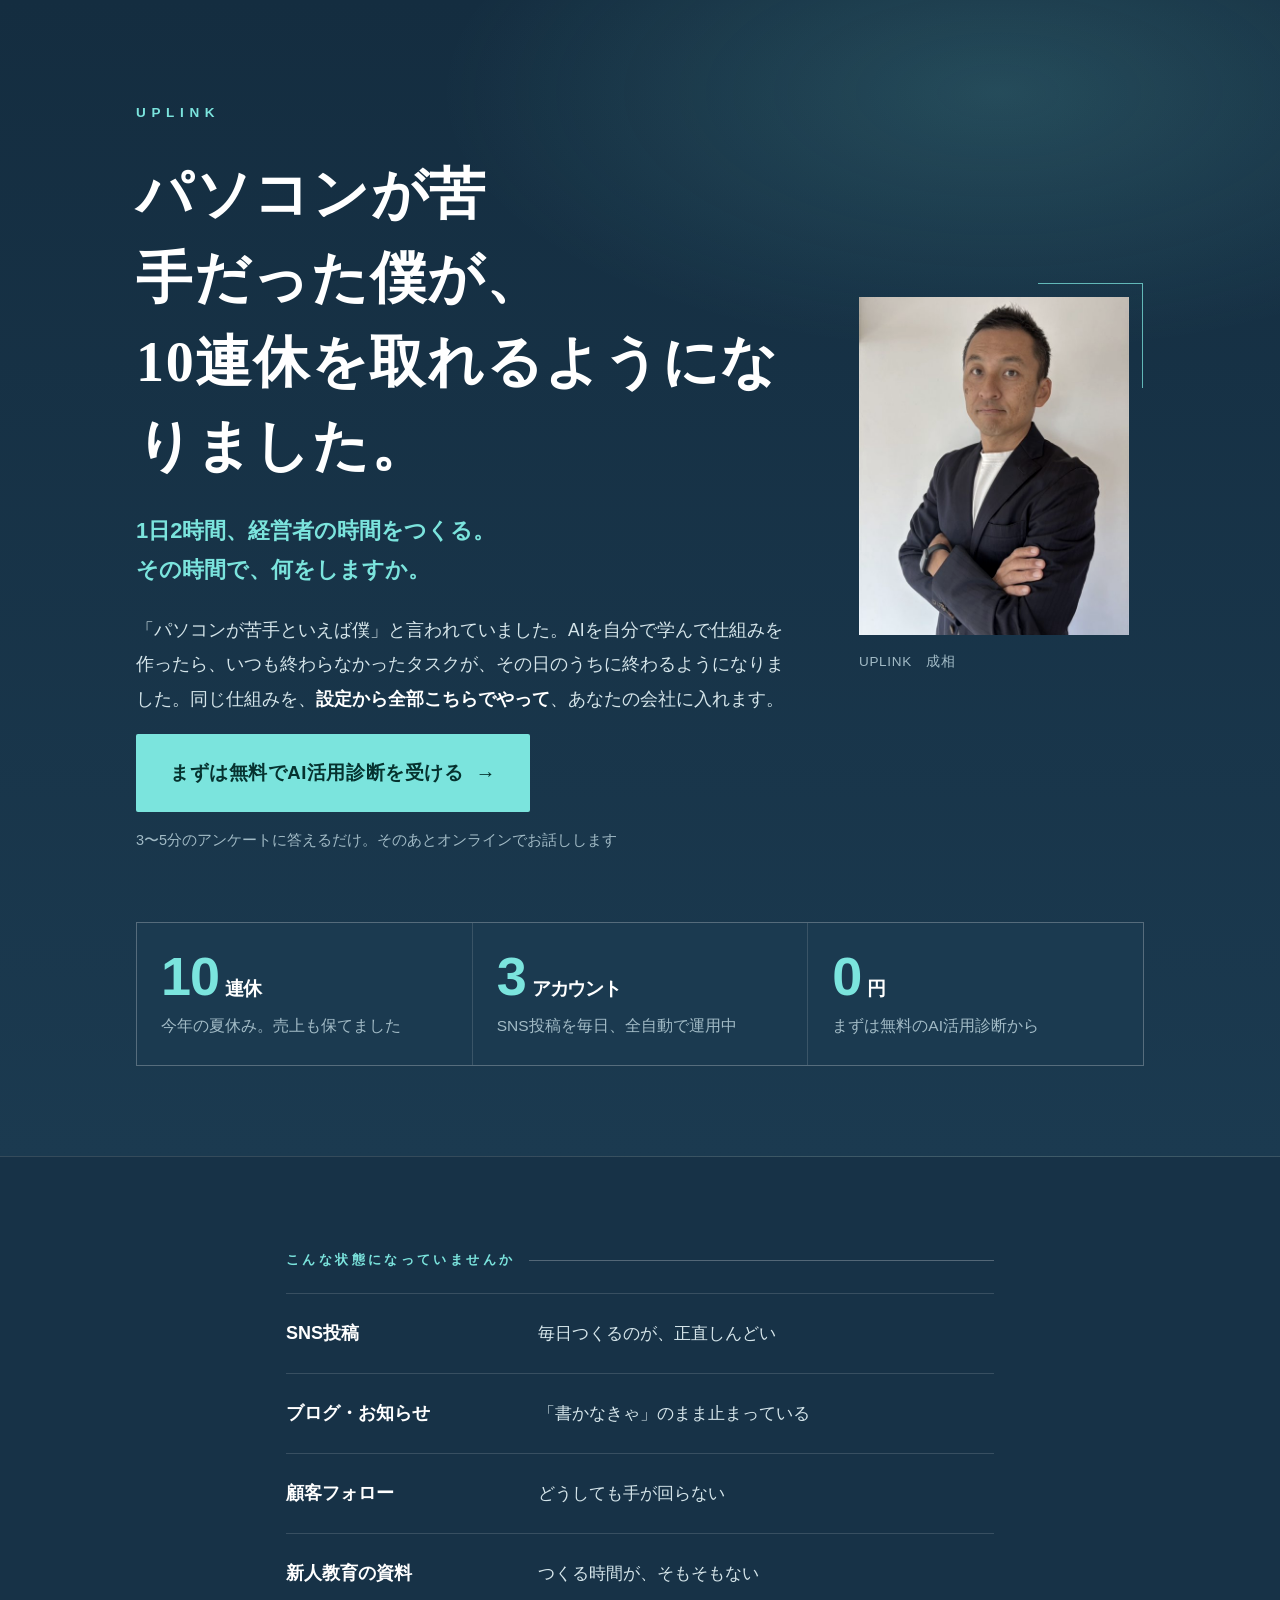
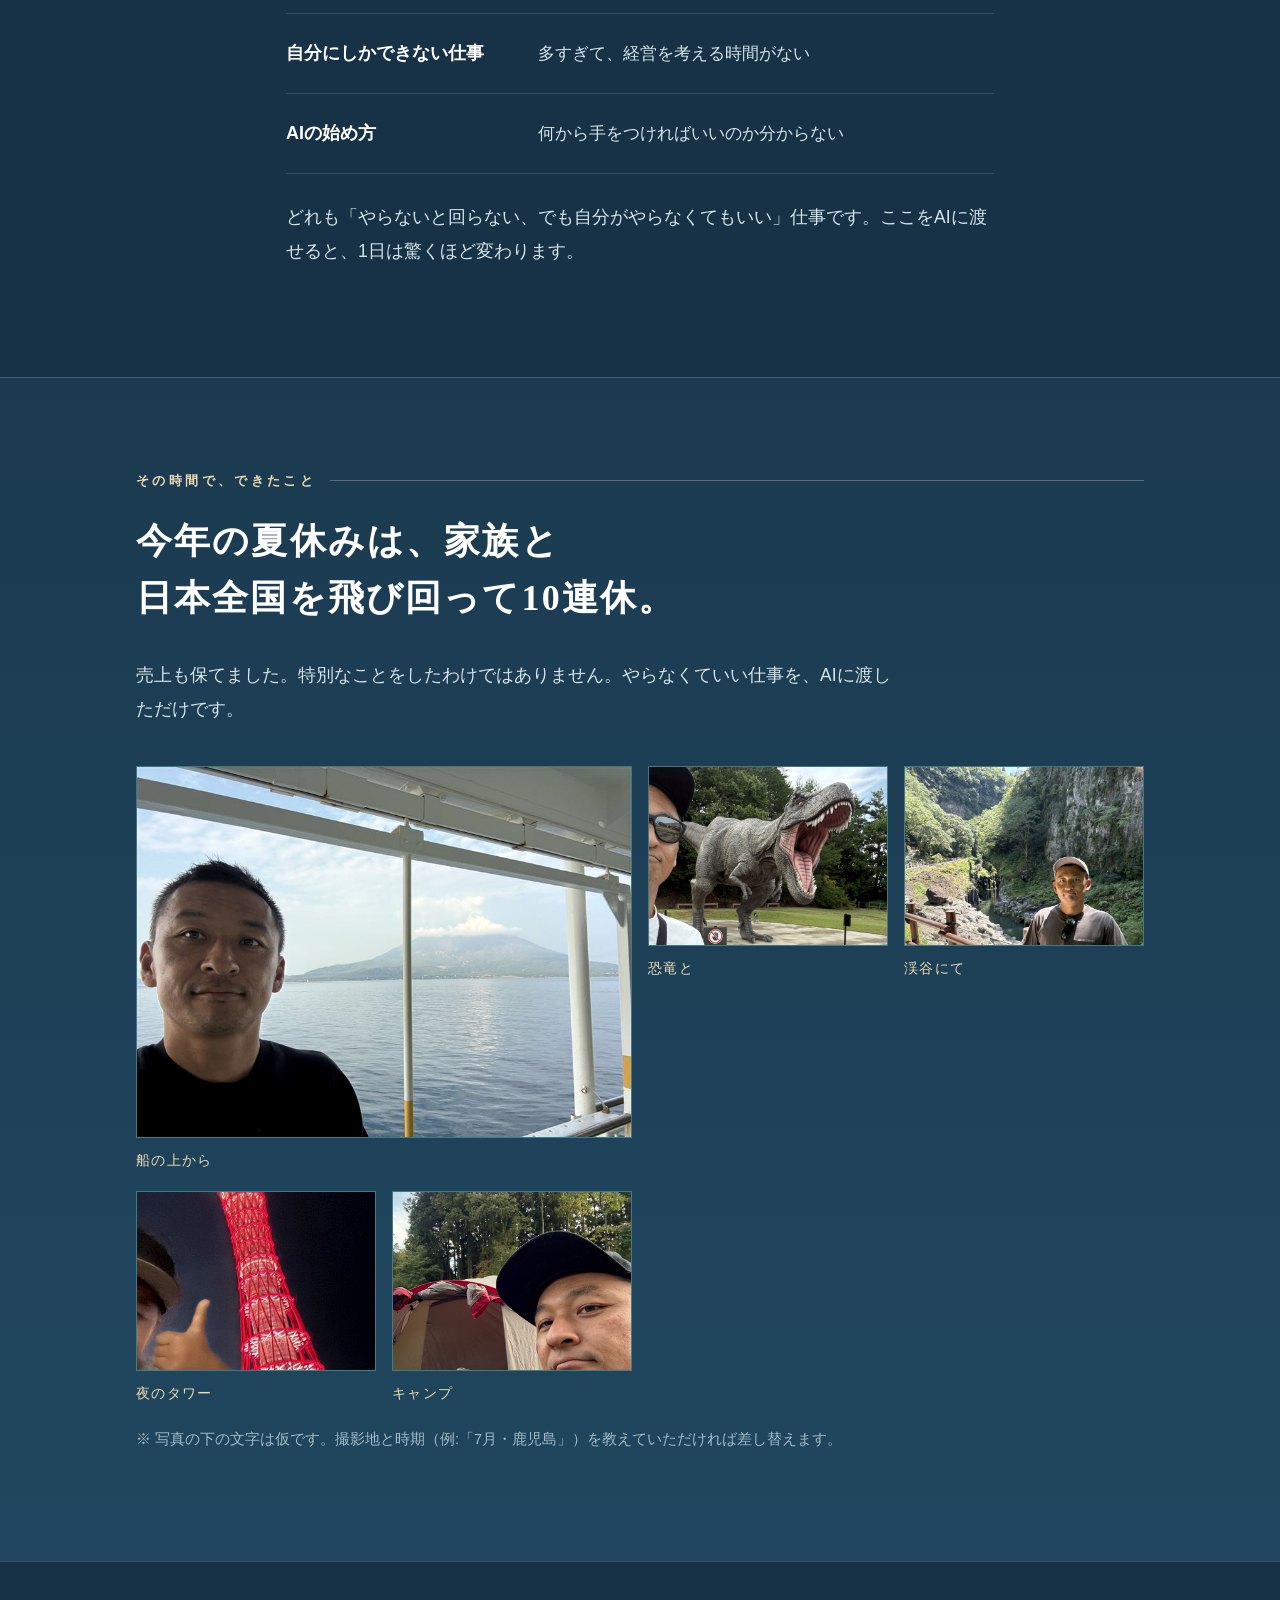
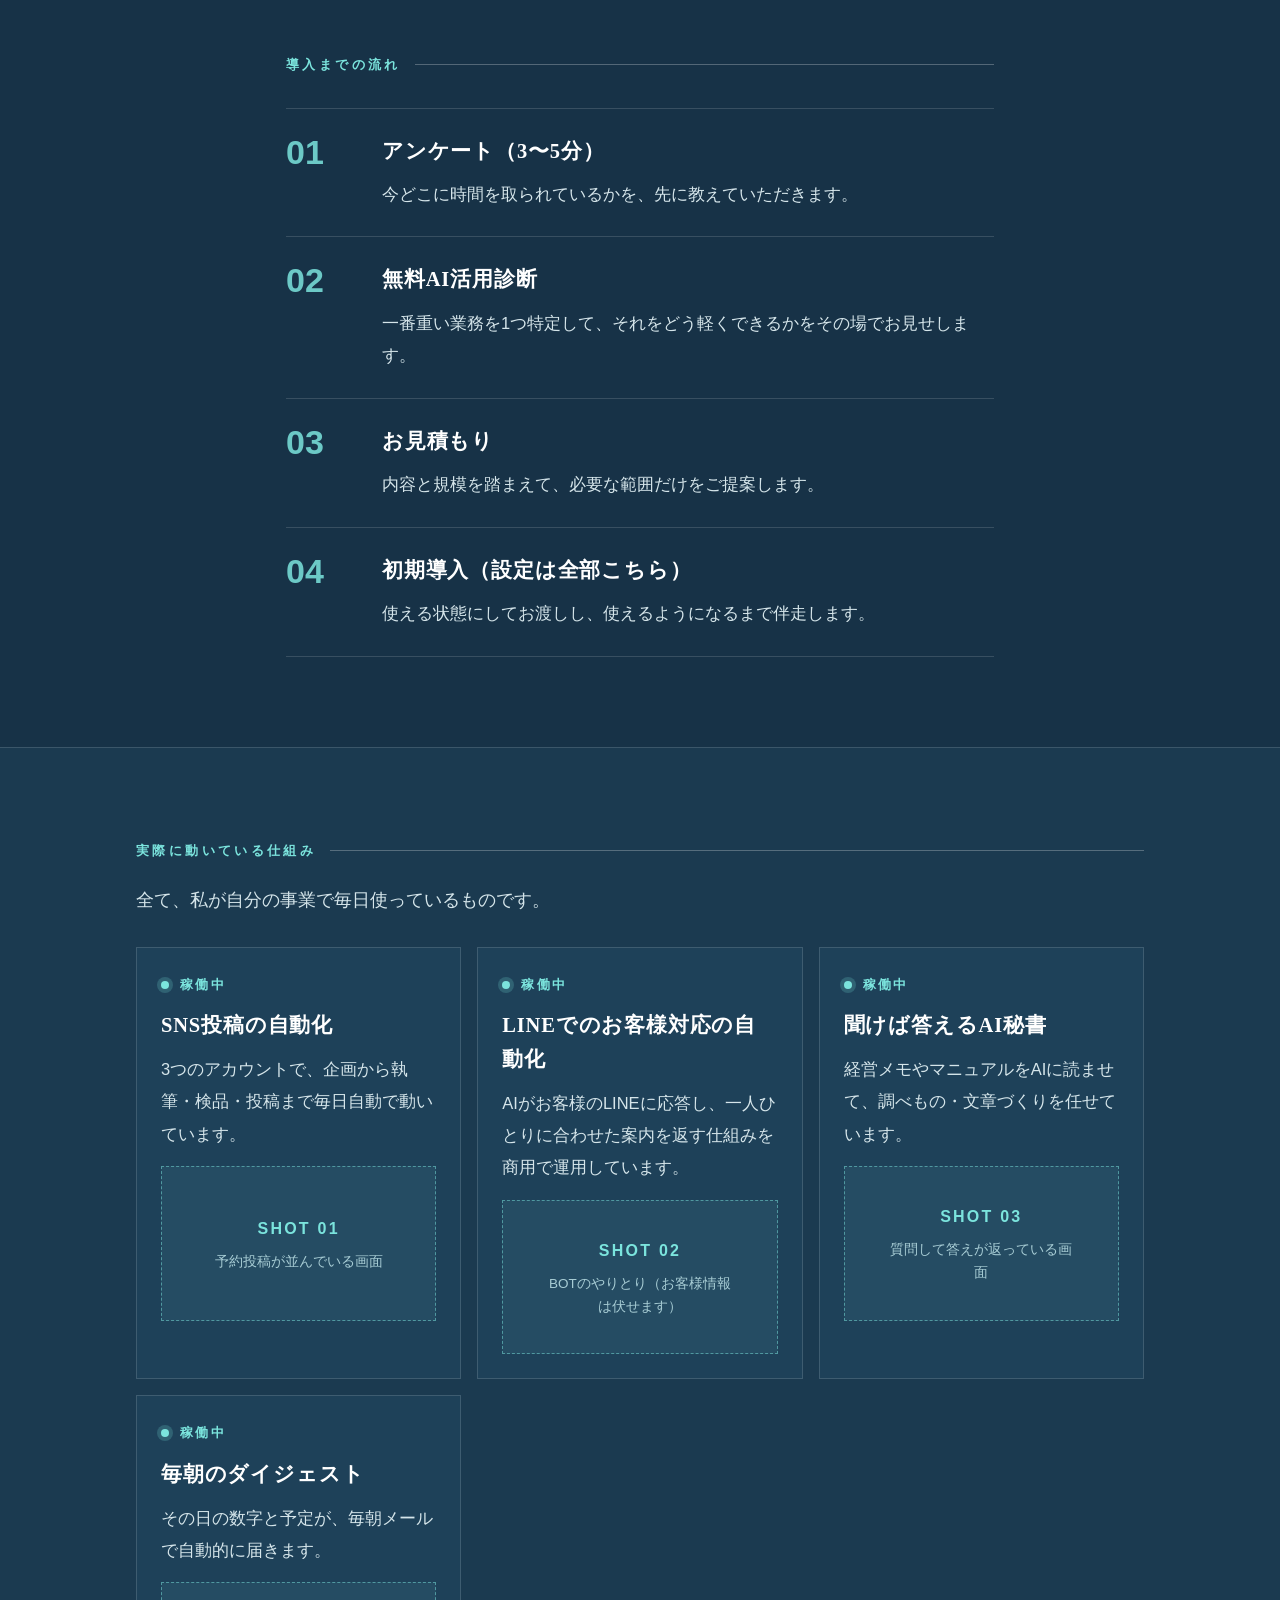
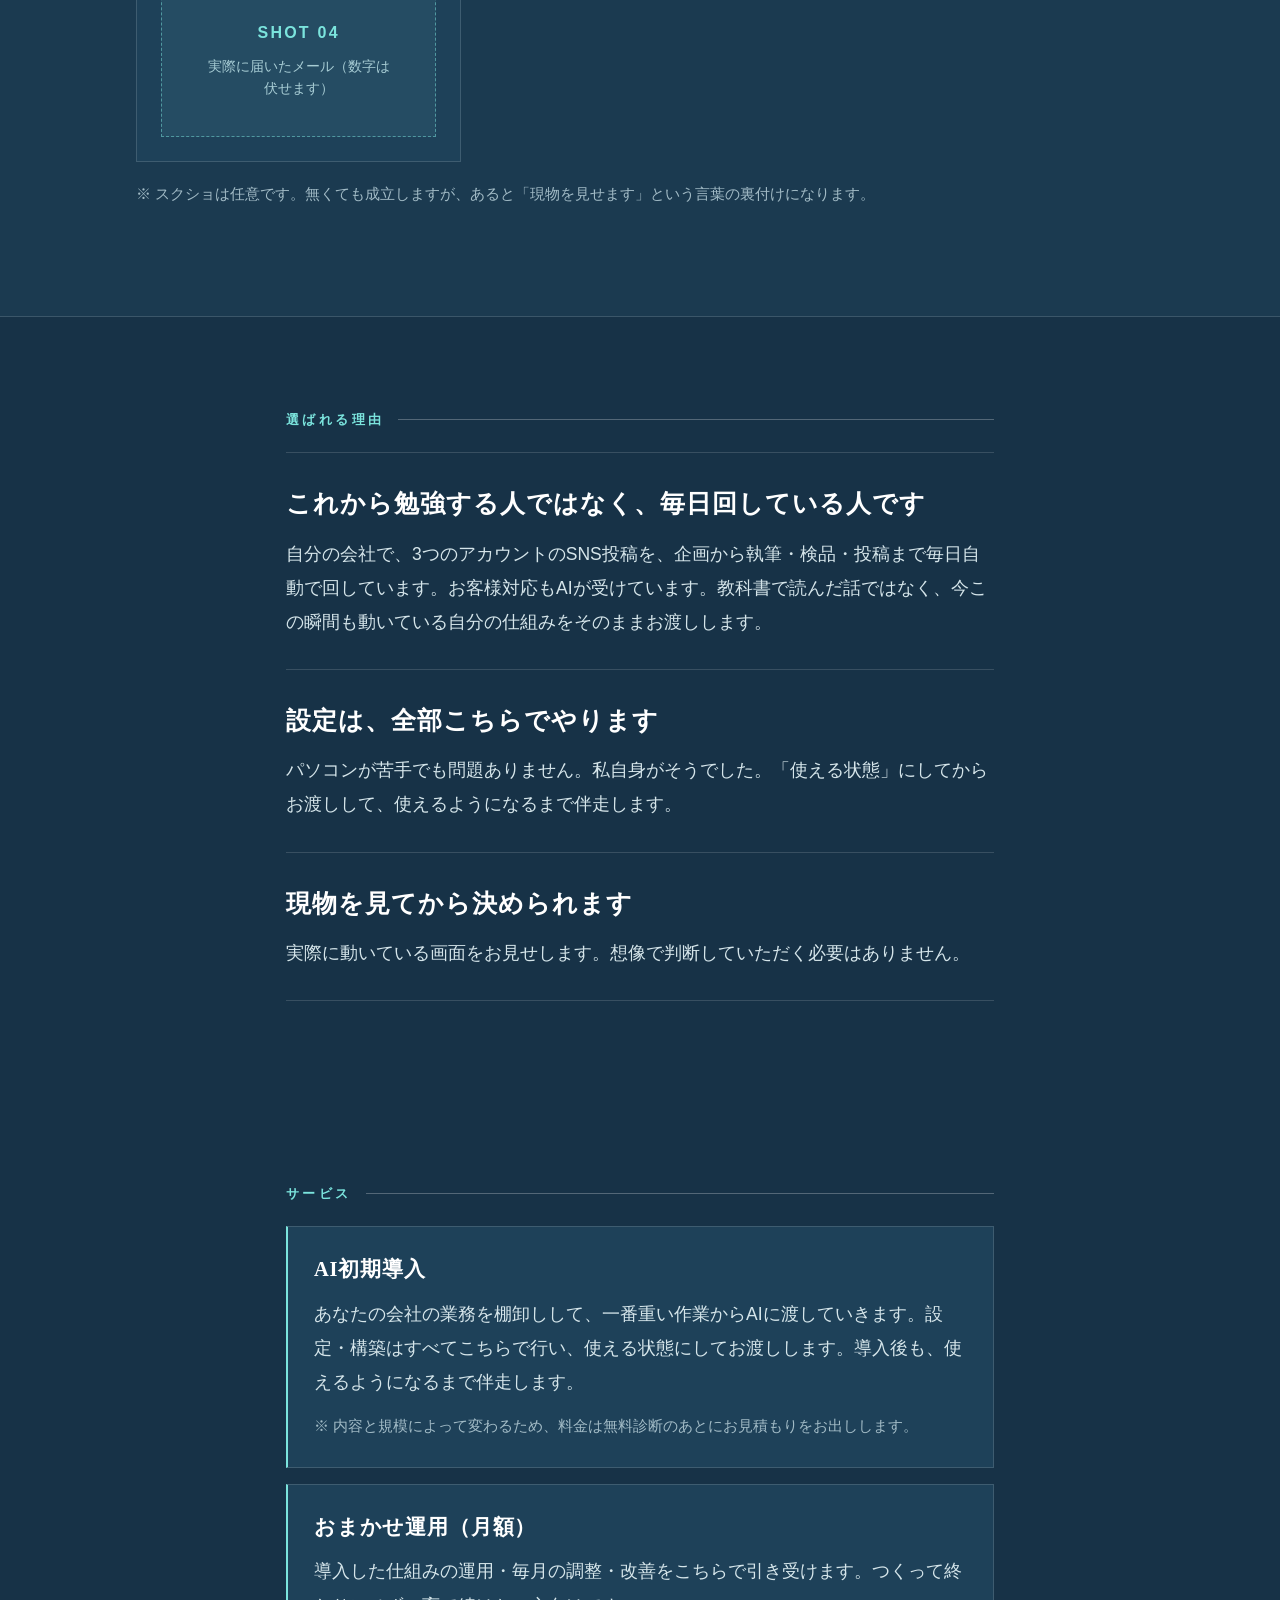
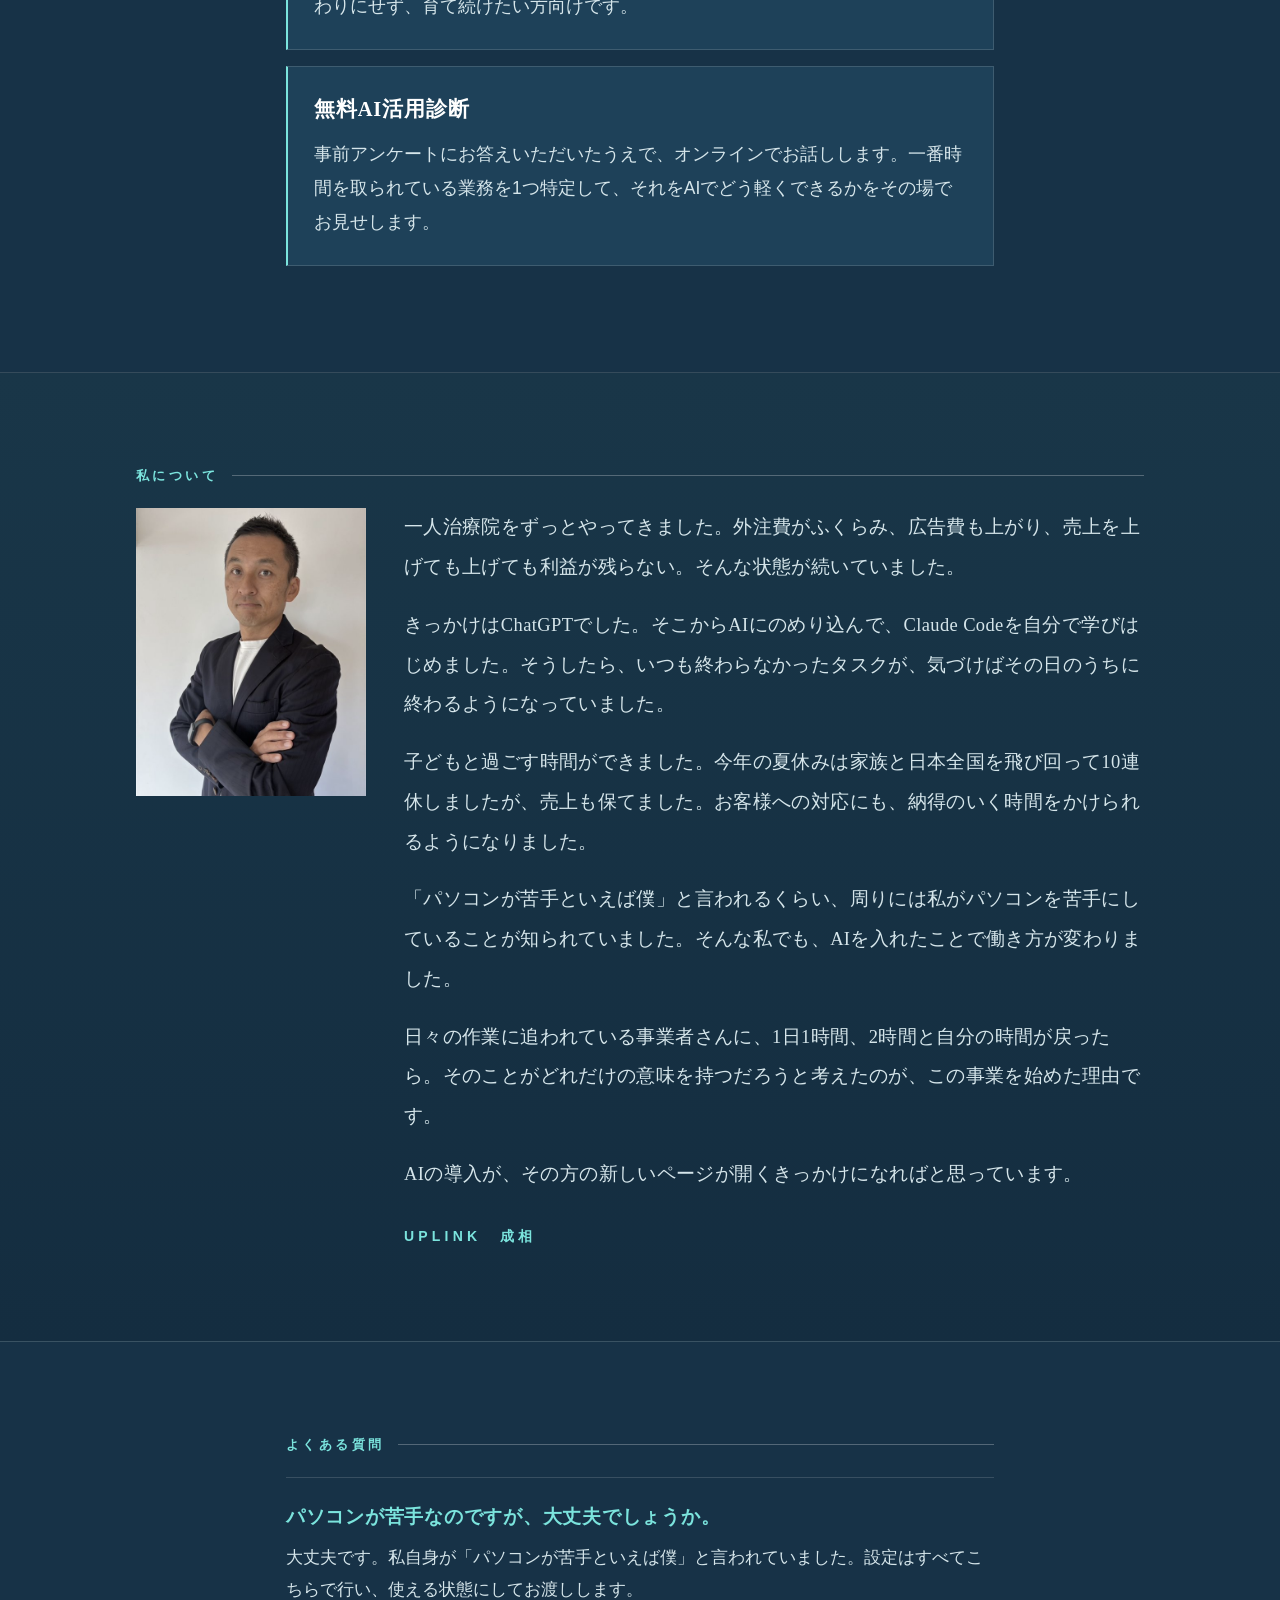
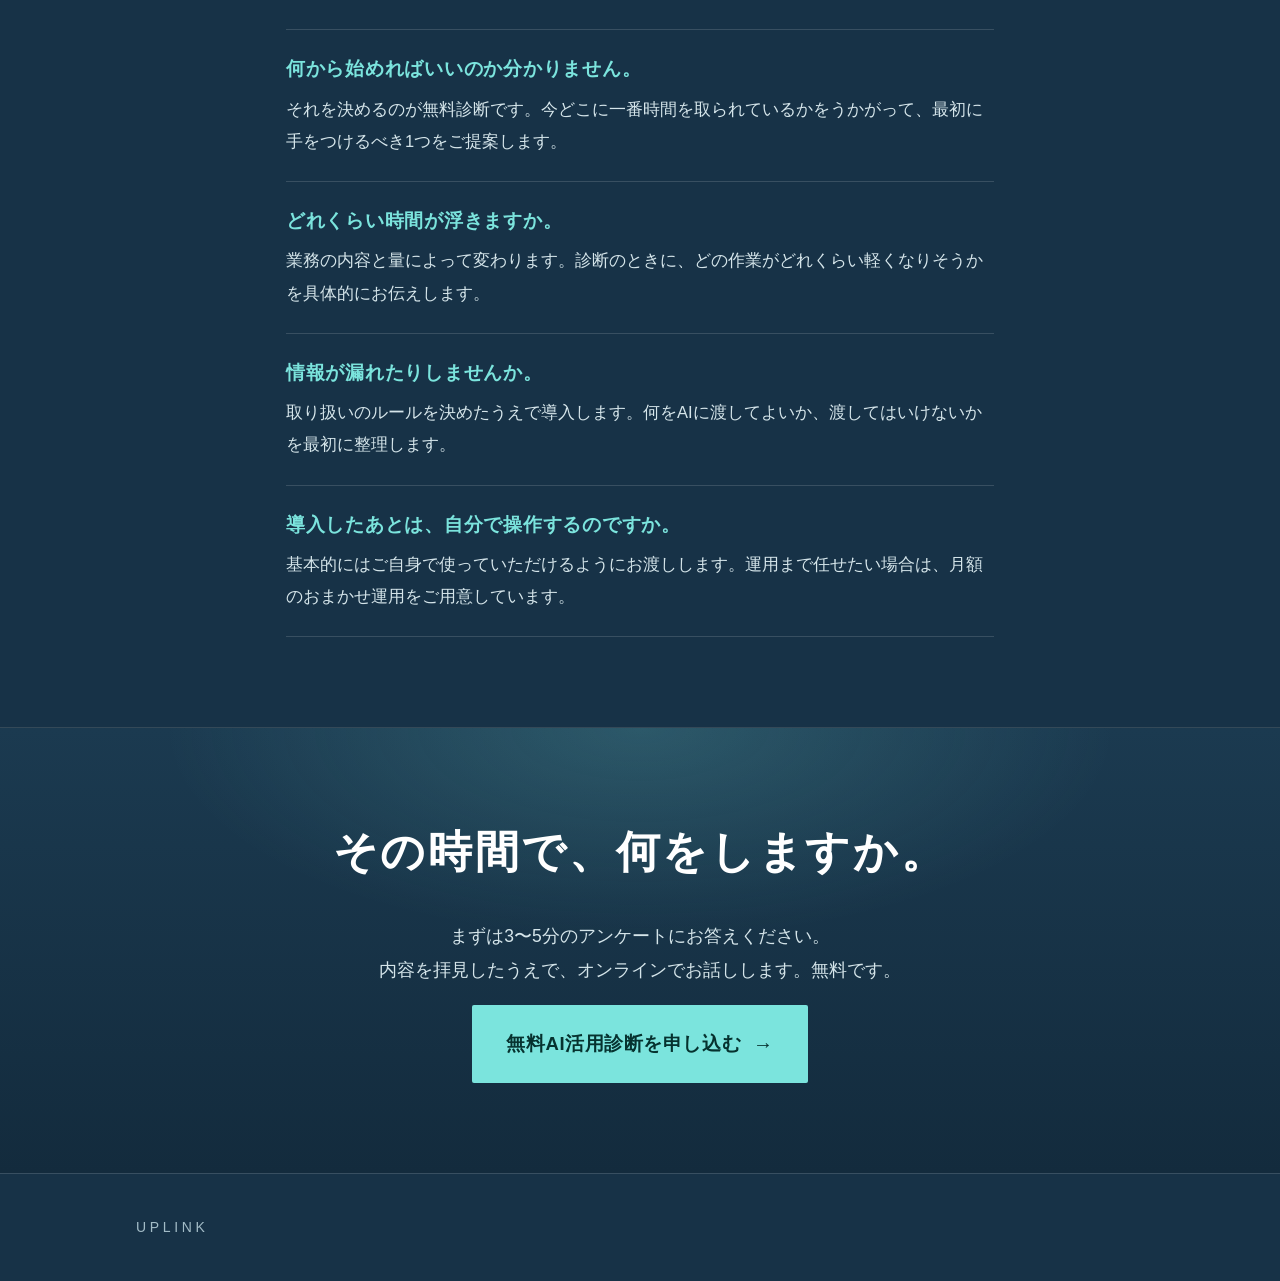
==== index.html @ 213b049e "UPLINK LP 初回公開" ====
<!DOCTYPE html>
<html lang="ja">
<head>
<meta charset="UTF-8">
<meta name="viewport" content="width=device-width, initial-scale=1">
<title>UPLINK｜パソコンが苦手な経営者のためのAI初期導入</title>
<meta name="description" content="1日2時間、経営者の時間をつくる。SNS投稿・顧客対応・書類作成をAIに任せる仕組みを、設定から全部こちらで行って導入します。まずは無料のAI活用診断から。">
<link rel="canonical" href="__SITE_URL__/">
<meta property="og:type" content="website">
<meta property="og:title" content="UPLINK｜パソコンが苦手な経営者のためのAI初期導入">
<meta property="og:description" content="1日2時間、経営者の時間をつくる。その時間で、何をしますか。">
<meta property="og:image" content="__SITE_URL__/images/ogp.jpg">
<meta property="og:url" content="__SITE_URL__/">
<meta property="og:site_name" content="UPLINK">
<meta name="twitter:card" content="summary_large_image">
<link rel="icon" href="favicon.svg" type="image/svg+xml">
<link rel="stylesheet" href="css/style.css">
</head>
<body>
<div class="lp">

  <div class="hero">
    <div class="wrap heroin">
      <div>
        <p class="brand">UPLINK</p>
        <h1>パソコンが苦手だった僕が、<br>10連休を取れるようになりました。</h1>
        <p class="sub">1日2時間、経営者の時間をつくる。<br>その時間で、何をしますか。</p>
        <p class="lead">「パソコンが苦手といえば僕」と言われていました。AIを自分で学んで仕組みを作ったら、いつも終わらなかったタスクが、その日のうちに終わるようになりました。同じ仕組みを、<strong>設定から全部こちらでやって</strong>、あなたの会社に入れます。</p>
        <a class="cta" href="https://timerex.net/s/tujido.rapport2019_afb5/5daf3edf" target="_blank" rel="noopener">まずは無料でAI活用診断を受ける</a>
        <p class="ctanote">3〜5分のアンケートに答えるだけ。そのあとオンラインでお話しします</p>
      </div>
      <figure class="portwrap" style="margin:0">
        <img src="images/portrait.jpg" alt="UPLINK 成相">
        <figcaption class="portcap">UPLINK　成相</figcaption>
      </figure>
    </div>
    <div class="wrap">
      <div class="figrow rv">
        <div class="fig"><b>10<i>連休</i></b><span>今年の夏休み。売上も保てました</span></div>
        <div class="fig"><b>3<i>アカウント</i></b><span>SNS投稿を毎日、全自動で運用中</span></div>
        <div class="fig"><b>0<i>円</i></b><span>まずは無料のAI活用診断から</span></div>
      </div>
    </div>
  </div>

  <div class="sec"><div class="wrap narrow">
    <p class="eye">こんな状態になっていませんか</p>
    <div class="probs rv">
      <div class="prob"><b>SNS投稿</b><span>毎日つくるのが、正直しんどい</span></div>
      <div class="prob"><b>ブログ・お知らせ</b><span>「書かなきゃ」のまま止まっている</span></div>
      <div class="prob"><b>顧客フォロー</b><span>どうしても手が回らない</span></div>
      <div class="prob"><b>新人教育の資料</b><span>つくる時間が、そもそもない</span></div>
      <div class="prob"><b>自分にしかできない仕事</b><span>多すぎて、経営を考える時間がない</span></div>
      <div class="prob"><b>AIの始め方</b><span>何から手をつければいいのか分からない</span></div>
    </div>
    <p style="margin-top:26px" class="lead">どれも「やらないと回らない、でも自分がやらなくてもいい」仕事です。ここをAIに渡せると、1日は驚くほど変わります。</p>
  </div></div>

  <div class="sec travel"><div class="wrap">
    <p class="eye am">その時間で、できたこと</p>
    <h2>今年の夏休みは、家族と<br>日本全国を飛び回って10連休。</h2>
    <p class="lead narrow">売上も保てました。特別なことをしたわけではありません。やらなくていい仕事を、AIに渡しただけです。</p>
    <div class="gal rv">
        <figure class="shot"><img src="images/t1.jpg" alt="船の上から" loading="lazy"><figcaption>船の上から</figcaption></figure>
        <figure class="shot"><img src="images/t2.jpg" alt="恐竜と" loading="lazy"><figcaption>恐竜と</figcaption></figure>
        <figure class="shot"><img src="images/t3.jpg" alt="渓谷にて" loading="lazy"><figcaption>渓谷にて</figcaption></figure>
        <figure class="shot"><img src="images/t4.jpg" alt="夜のタワー" loading="lazy"><figcaption>夜のタワー</figcaption></figure>
        <figure class="shot"><img src="images/t5.jpg" alt="キャンプ" loading="lazy"><figcaption>キャンプ</figcaption></figure>
    </div>
    <p class="mut" style="font-size:14.5px;margin-top:18px">※ 写真の下の文字は仮です。撮影地と時期（例:「7月・鹿児島」）を教えていただければ差し替えます。</p>
  </div></div>

  <div class="sec"><div class="wrap narrow">
    <p class="eye">導入までの流れ</p>
    <div class="steps rv">
      <div class="step"><div class="no">01</div><div><h3>アンケート（3〜5分）</h3><p>今どこに時間を取られているかを、先に教えていただきます。</p></div></div>
      <div class="step"><div class="no">02</div><div><h3>無料AI活用診断</h3><p>一番重い業務を1つ特定して、それをどう軽くできるかをその場でお見せします。</p></div></div>
      <div class="step"><div class="no">03</div><div><h3>お見積もり</h3><p>内容と規模を踏まえて、必要な範囲だけをご提案します。</p></div></div>
      <div class="step"><div class="no">04</div><div><h3>初期導入（設定は全部こちら）</h3><p>使える状態にしてお渡しし、使えるようになるまで伴走します。</p></div></div>
    </div>
  </div></div>

  <div class="sec" style="background:var(--bg2);border-block:1px solid var(--line)"><div class="wrap">
    <p class="eye">実際に動いている仕組み</p>
    <p class="lead">全て、私が自分の事業で毎日使っているものです。</p>
    <div class="mods rv">
      <div class="mod"><div class="modhead"><i class="dot"></i><span>稼働中</span></div>
        <h3>SNS投稿の自動化</h3><p>3つのアカウントで、企画から執筆・検品・投稿まで毎日自動で動いています。</p>
        <div class="slot wide"><b>SHOT 01</b><span>予約投稿が並んでいる画面</span></div></div>
      <div class="mod"><div class="modhead"><i class="dot"></i><span>稼働中</span></div>
        <h3>LINEでのお客様対応の自動化</h3><p>AIがお客様のLINEに応答し、一人ひとりに合わせた案内を返す仕組みを商用で運用しています。</p>
        <div class="slot wide"><b>SHOT 02</b><span>BOTのやりとり（お客様情報は伏せます）</span></div></div>
      <div class="mod"><div class="modhead"><i class="dot"></i><span>稼働中</span></div>
        <h3>聞けば答えるAI秘書</h3><p>経営メモやマニュアルをAIに読ませて、調べもの・文章づくりを任せています。</p>
        <div class="slot wide"><b>SHOT 03</b><span>質問して答えが返っている画面</span></div></div>
      <div class="mod"><div class="modhead"><i class="dot"></i><span>稼働中</span></div>
        <h3>毎朝のダイジェスト</h3><p>その日の数字と予定が、毎朝メールで自動的に届きます。</p>
        <div class="slot wide"><b>SHOT 04</b><span>実際に届いたメール（数字は伏せます）</span></div></div>
    </div>
    <p class="mut" style="font-size:14.5px;margin-top:18px">※ スクショは任意です。無くても成立しますが、あると「現物を見せます」という言葉の裏付けになります。</p>
  </div></div>

  <div class="sec"><div class="wrap narrow">
    <p class="eye">選ばれる理由</p>
    <div class="rv">
      <div class="reason"><h3>これから勉強する人ではなく、毎日回している人です</h3><p>自分の会社で、3つのアカウントのSNS投稿を、企画から執筆・検品・投稿まで毎日自動で回しています。お客様対応もAIが受けています。教科書で読んだ話ではなく、今この瞬間も動いている自分の仕組みをそのままお渡しします。</p></div>
      <div class="reason"><h3>設定は、全部こちらでやります</h3><p>パソコンが苦手でも問題ありません。私自身がそうでした。「使える状態」にしてからお渡しして、使えるようになるまで伴走します。</p></div>
      <div class="reason"><h3>現物を見てから決められます</h3><p>実際に動いている画面をお見せします。想像で判断していただく必要はありません。</p></div>
    </div>
  </div></div>

  <div class="sec"><div class="wrap narrow">
    <p class="eye">サービス</p>
    <div class="rv">
      <div class="svc"><h3>AI初期導入</h3><p>あなたの会社の業務を棚卸しして、一番重い作業からAIに渡していきます。設定・構築はすべてこちらで行い、使える状態にしてお渡しします。導入後も、使えるようになるまで伴走します。</p><p class="pn">※ 内容と規模によって変わるため、料金は無料診断のあとにお見積もりをお出しします。</p></div>
      <div class="svc"><h3>おまかせ運用（月額）</h3><p>導入した仕組みの運用・毎月の調整・改善をこちらで引き受けます。つくって終わりにせず、育て続けたい方向けです。</p></div>
      <div class="svc"><h3>無料AI活用診断</h3><p>事前アンケートにお答えいただいたうえで、オンラインでお話しします。一番時間を取られている業務を1つ特定して、それをAIでどう軽くできるかをその場でお見せします。</p></div>
    </div>
  </div></div>

  <div class="sec about"><div class="wrap">
    <p class="eye">私について</p>
    <div class="aboutin rv">
      <figure style="margin:0">
        <img src="images/portrait.jpg" alt="UPLINK 成相">
        
      </figure>
      <div class="story">
        <p>一人治療院をずっとやってきました。外注費がふくらみ、広告費も上がり、売上を上げても上げても利益が残らない。そんな状態が続いていました。</p>
        <p>きっかけはChatGPTでした。そこからAIにのめり込んで、Claude Codeを自分で学びはじめました。そうしたら、いつも終わらなかったタスクが、気づけばその日のうちに終わるようになっていました。</p>
        <p>子どもと過ごす時間ができました。今年の夏休みは家族と日本全国を飛び回って10連休しましたが、売上も保てました。お客様への対応にも、納得のいく時間をかけられるようになりました。</p>
        <p>「パソコンが苦手といえば僕」と言われるくらい、周りには私がパソコンを苦手にしていることが知られていました。そんな私でも、AIを入れたことで働き方が変わりました。</p>
        <p>日々の作業に追われている事業者さんに、1日1時間、2時間と自分の時間が戻ったら。そのことがどれだけの意味を持つだろうと考えたのが、この事業を始めた理由です。</p>
        <p>AIの導入が、その方の新しいページが開くきっかけになればと思っています。</p>
        <p class="sign">UPLINK　成相</p>
      </div>
    </div>
  </div></div>

  <div class="sec"><div class="wrap narrow">
    <p class="eye">よくある質問</p>
    <div class="rv">
      <div class="qa"><h3>パソコンが苦手なのですが、大丈夫でしょうか。</h3><p>大丈夫です。私自身が「パソコンが苦手といえば僕」と言われていました。設定はすべてこちらで行い、使える状態にしてお渡しします。</p></div>
      <div class="qa"><h3>何から始めればいいのか分かりません。</h3><p>それを決めるのが無料診断です。今どこに一番時間を取られているかをうかがって、最初に手をつけるべき1つをご提案します。</p></div>
      <div class="qa"><h3>どれくらい時間が浮きますか。</h3><p>業務の内容と量によって変わります。診断のときに、どの作業がどれくらい軽くなりそうかを具体的にお伝えします。</p></div>
      <div class="qa"><h3>情報が漏れたりしませんか。</h3><p>取り扱いのルールを決めたうえで導入します。何をAIに渡してよいか、渡してはいけないかを最初に整理します。</p></div>
      <div class="qa"><h3>導入したあとは、自分で操作するのですか。</h3><p>基本的にはご自身で使っていただけるようにお渡しします。運用まで任せたい場合は、月額のおまかせ運用をご用意しています。</p></div>
    </div>
  </div></div>

  <div class="sec final"><div class="wrap narrow">
    <h2>その時間で、何をしますか。</h2>
    <p class="lead">まずは3〜5分のアンケートにお答えください。<br>内容を拝見したうえで、オンラインでお話しします。無料です。</p>
    <a class="cta" href="https://timerex.net/s/tujido.rapport2019_afb5/5daf3edf" target="_blank" rel="noopener">無料AI活用診断を申し込む</a>
  </div></div>

  <div class="foot"><div class="wrap">UPLINK</div></div>
</div>

<script>
  (function(){
    var els = [].slice.call(document.querySelectorAll('.rv'));
    var reduce = window.matchMedia && window.matchMedia('(prefers-reduced-motion: reduce)').matches;
    if (reduce || !('IntersectionObserver' in window)) {
      els.forEach(function(e){ e.classList.add('on'); });
      return;
    }
    var io = new IntersectionObserver(function(entries){
      entries.forEach(function(en){
        if (en.isIntersecting) { en.target.classList.add('on'); io.unobserve(en.target); }
      });
    }, { rootMargin: '0px 0px -8% 0px', threshold: 0.08 });
    els.forEach(function(e){ io.observe(e); });
  })();
</script>
</body>
</html>
---- css/style.css ----
/* 単一の世界観に振り切った設計。配色は全て明示指定 */
  .lp{
    --bg:#173247; --bg2:#1B3A50; --surf:#1E4159; --surf2:#245068;
    --line:rgba(255,255,255,.14); --line2:rgba(255,255,255,.26);
    --ink:#FFFFFF; --ink2:#D5E5EA; --mut:#A2BBC6;
    --cy:#7BE4DD; --cyd:#06322F; --am:#EBDCB6;
    --fg:"Yu Gothic","YuGothic","Hiragino Kaku Gothic ProN","Noto Sans JP",sans-serif;
    --fm:"Yu Mincho","YuMincho","Hiragino Mincho ProN","Noto Serif JP",serif;
    --fn:"Segoe UI","Helvetica Neue",Arial,sans-serif;
    --u:10px;
    background:var(--bg); color:var(--ink); font-family:var(--fg);
    font-size:17.5px; font-weight:500; line-height:1.95;
    -webkit-font-smoothing:antialiased;
  }
  .lp *{box-sizing:border-box}
  .lp .wrap{max-width:1060px;margin:0 auto;padding-inline:26px}
  .lp .narrow{max-width:760px}
  .lp .sec{padding-block:calc(var(--u)*9);position:relative}
  .lp p{margin:0 0 18px}
  .lp strong{font-weight:700;color:#FFFFFF}

  /* 見出し */
  .lp h1{font-family:var(--fm);font-size:clamp(31px,5.6vw,56px);line-height:1.5;letter-spacing:.03em;
    margin:0 0 24px;font-weight:600;color:#FFFFFF;text-wrap:balance}
  .lp h2{font-family:var(--fm);font-size:clamp(25px,3.9vw,36px);line-height:1.6;letter-spacing:.06em;
    margin:0 0 calc(var(--u)*3);font-weight:600;color:#FFFFFF;text-wrap:balance}
  .lp h3{font-family:var(--fm);font-size:20.5px;line-height:1.65;margin:0 0 10px;font-weight:600;letter-spacing:.04em;color:#FFFFFF}
  .lp .lead{color:var(--ink2)}
  .lp .mut{color:var(--mut)}

  /* セクション見出しの目印（罫線＋ラベル） */
  .lp .eye{display:flex;align-items:center;gap:14px;margin:0 0 20px;
    font-size:13px;letter-spacing:.26em;font-weight:700;color:var(--cy)}
  .lp .eye::after{content:"";flex:1;height:1px;background:var(--line2)}
  .lp .eye.am{color:var(--am)}

  /* CTA */
  .lp .cta{display:inline-flex;align-items:center;gap:12px;background:var(--cy);color:var(--cyd);
    text-decoration:none;font-weight:700;font-size:18.5px;letter-spacing:.03em;
    padding:21px 34px;border-radius:2px;transition:transform .6s ease,box-shadow .6s ease}
  .lp .cta::after{content:"→";font-family:var(--fn);font-size:20px;line-height:1}
  .lp .cta:hover{transform:translateY(-2px);box-shadow:0 12px 30px rgba(123,228,221,.30)}
  .lp .cta:focus-visible{outline:2px solid #FFFFFF;outline-offset:3px}
  .lp .ctanote{font-size:14.5px;color:var(--mut);margin-top:14px}

  /* ===== ヒーロー ===== */
  .lp .hero{background:
      radial-gradient(900px 420px at 78% 8%,rgba(123,228,221,.16),transparent 62%),
      linear-gradient(180deg,#142D40 0%,#1B3A50 100%);
    border-bottom:1px solid var(--line);padding-block:calc(var(--u)*10) calc(var(--u)*9);overflow:hidden}
  .lp .heroin{display:grid;gap:44px;grid-template-columns:1fr;align-items:center}
  @media(min-width:900px){.lp .heroin{grid-template-columns:1fr 300px}}
  .lp .brand{font-family:var(--fn);font-size:13.5px;letter-spacing:.42em;font-weight:700;
    color:var(--cy);margin:0 0 26px}
  .lp .hero p.sub{font-size:clamp(18px,2.5vw,22px);line-height:1.75;color:var(--cy);
    font-weight:700;margin:0 0 24px}
  .lp .portwrap{position:relative;justify-self:center}
  .lp .portwrap::before{content:"";position:absolute;inset:-14px -14px auto auto;
    width:104px;height:104px;border-top:1px solid var(--cy);border-right:1px solid var(--cy);opacity:.75}
  .lp .portwrap img{display:block;width:100%;max-width:270px;aspect-ratio:4/5;object-fit:cover;
    filter:grayscale(.18) contrast(1.04)}
  .lp .portcap{font-size:13.5px;color:var(--mut);margin-top:14px;letter-spacing:.05em}

  /* 大きな数字 */
  .lp .figrow{display:grid;gap:1px;background:var(--line);border:1px solid var(--line);
    grid-template-columns:repeat(auto-fit,minmax(190px,1fr));margin-top:calc(var(--u)*5)}
  .lp .fig{background:var(--bg2);padding:26px 24px}
  .lp .fig b{display:block;font-family:var(--fn);font-size:clamp(38px,6vw,54px);line-height:1;
    font-weight:700;color:var(--cy);font-variant-numeric:tabular-nums;letter-spacing:-.02em}
  .lp .fig b i{font-style:normal;font-size:19px;font-family:var(--fg);margin-left:6px;color:#FFFFFF;font-weight:700}
  .lp .fig span{display:block;font-size:15.5px;color:var(--mut);margin-top:10px;line-height:1.7}

  /* ===== 悩みリスト（連番は付けない=順序ではないため） ===== */
  .lp .probs{display:grid;gap:0;border-top:1px solid var(--line)}
  .lp .prob{display:grid;gap:6px 22px;grid-template-columns:1fr;padding:22px 0;
    border-bottom:1px solid var(--line)}
  @media(min-width:720px){.lp .prob{grid-template-columns:230px 1fr;align-items:baseline}}
  .lp .prob b{font-size:18px;color:#FFFFFF;font-weight:700}
  .lp .prob span{color:var(--ink2);font-size:16.5px}

  /* ===== 旅の記録（暖色） ===== */
  .lp .travel{background:linear-gradient(180deg,#1B3A50 0%,#20475F 100%);
    border-block:1px solid var(--line)}
  .lp .gal{display:grid;gap:16px;grid-template-columns:repeat(auto-fit,minmax(230px,1fr));margin-top:calc(var(--u)*4)}
  .lp .shot{margin:0;position:relative}
  .lp .shot img{display:block;width:100%;aspect-ratio:4/3;object-fit:cover;
    border:1px solid rgba(123,228,221,.34);filter:saturate(.94) contrast(1.03)}
  .lp .shot figcaption{font-size:14px;color:var(--am);margin-top:9px;letter-spacing:.09em}
  .lp .gal .shot:first-child{grid-column:span 2}
  @media(max-width:560px){.lp .gal .shot:first-child{grid-column:auto}}
  .lp .slot{border:1px dashed rgba(235,220,182,.5);background:rgba(235,220,182,.06);
    display:flex;flex-direction:column;align-items:center;justify-content:center;text-align:center;
    gap:7px;padding:18px;color:var(--am);aspect-ratio:4/3}
  .lp .slot b{font-family:var(--fn);font-size:16px;letter-spacing:.14em;font-weight:700}
  .lp .slot span{font-size:13.5px;line-height:1.7;color:#CFC3A0;max-width:26ch}
  .lp .slot.wide{aspect-ratio:16/9;border-color:rgba(123,228,221,.5);background:rgba(123,228,221,.07);color:var(--cy)}
  .lp .slot.wide span{color:#A7CCD4}

  /* ===== 流れ（本物の順序なので連番を使う） ===== */
  .lp .steps{display:grid;gap:0;margin-top:calc(var(--u)*3)}
  .lp .step{display:grid;grid-template-columns:74px 1fr;gap:22px;padding:26px 0;
    border-top:1px solid var(--line);position:relative}
  .lp .step:last-child{border-bottom:1px solid var(--line)}
  .lp .step .no{font-family:var(--fn);font-size:34px;font-weight:700;line-height:1;color:var(--cy);
    font-variant-numeric:tabular-nums;opacity:.85}
  .lp .step p{margin:0;color:var(--ink2);font-size:16.5px}

  /* ===== 仕組み（計器盤） ===== */
  .lp .mods{display:grid;gap:16px;grid-template-columns:repeat(auto-fit,minmax(290px,1fr));margin-top:calc(var(--u)*3)}
  .lp .mod{background:var(--surf);border:1px solid var(--line);padding:24px}
  .lp .modhead{display:flex;align-items:center;gap:11px;margin-bottom:12px}
  .lp .dot{width:8px;height:8px;border-radius:50%;background:var(--cy);flex:none;
    box-shadow:0 0 0 4px rgba(123,228,221,.20)}
  .lp .modhead span{font-family:var(--fg);font-size:13px;letter-spacing:.18em;color:var(--cy);font-weight:700}
  .lp .mod p{margin:0;color:var(--ink2);font-size:16.5px}
  .lp .mod .slot{margin-top:16px}

  /* ===== 選ばれる理由 ===== */
  .lp .reason{border-top:1px solid var(--line);padding:30px 0}
  .lp .reason:last-of-type{border-bottom:1px solid var(--line)}
  .lp .reason h3{font-size:clamp(20px,2.6vw,25px);margin-bottom:12px}
  .lp .reason p{margin:0;color:var(--ink2)}

  /* ===== サービス ===== */
  .lp .svc{background:var(--surf);border:1px solid var(--line);border-left:2px solid var(--cy);padding:26px;margin-bottom:16px}
  .lp .svc p{margin:0;color:var(--ink2)}
  .lp .svc .pn{font-size:15px;color:var(--mut);margin-top:12px}

  /* ===== 私について（明朝で声を変える） ===== */
  .lp .about{background:linear-gradient(180deg,#193648 0%,#142D40 100%);border-block:1px solid var(--line)}
  .lp .aboutin{display:grid;gap:38px;grid-template-columns:1fr}
  @media(min-width:860px){.lp .aboutin{grid-template-columns:230px 1fr}}
  .lp .aboutin img{width:100%;max-width:240px;aspect-ratio:4/5;object-fit:cover;filter:grayscale(.18)}
  .lp .story{font-family:var(--fm);font-size:18.5px;line-height:2.15;letter-spacing:.02em;color:var(--ink2)}
  .lp .story p:last-child{margin-bottom:0}
  .lp .sign{font-family:var(--fn);font-size:14px;letter-spacing:.3em;color:var(--cy);margin-top:26px;font-weight:700}

  /* ===== FAQ ===== */
  .lp .qa{border-top:1px solid var(--line);padding:24px 0}
  .lp .qa:last-of-type{border-bottom:1px solid var(--line)}
  .lp .qa h3{color:var(--cy);font-size:18.5px;margin-bottom:8px}
  .lp .qa p{margin:0;color:var(--ink2);font-size:16.5px}

  /* ===== 最終CTA ===== */
  .lp .final{background:
      radial-gradient(720px 320px at 50% 0%,rgba(123,228,221,.18),transparent 66%),
      linear-gradient(180deg,#1B3A50 0%,#132B3D 100%);
    text-align:center;border-top:1px solid var(--line)}
  .lp .final h2{font-size:clamp(28px,4.6vw,44px)}
  .lp .foot{border-top:1px solid var(--line);padding-block:calc(var(--u)*4);
    font-family:var(--fn);font-size:14px;letter-spacing:.26em;color:var(--mut)}

  /* 出現アニメーション（控えめに=0.6s） */
  .lp .rv{opacity:0;transform:translateY(10px);transition:opacity .6s ease,transform .6s ease}
  .lp .rv.on{opacity:1;transform:none}
  @media(prefers-reduced-motion:reduce){
    .lp .rv{opacity:1;transform:none;transition:none}
    .lp .cta{transition:none}
  }

  /* プレビュー用の外枠 */
  body{margin:0;background:#05080F}
  .bar{font-family:"Yu Gothic","Hiragino Kaku Gothic ProN",sans-serif;color:#93A2BA;
    background:#122736;border-bottom:1px solid rgba(255,255,255,.1);
    padding:12px 22px;font-size:13.5px;line-height:1.7}
  .bar b{color:#7BE4DD}
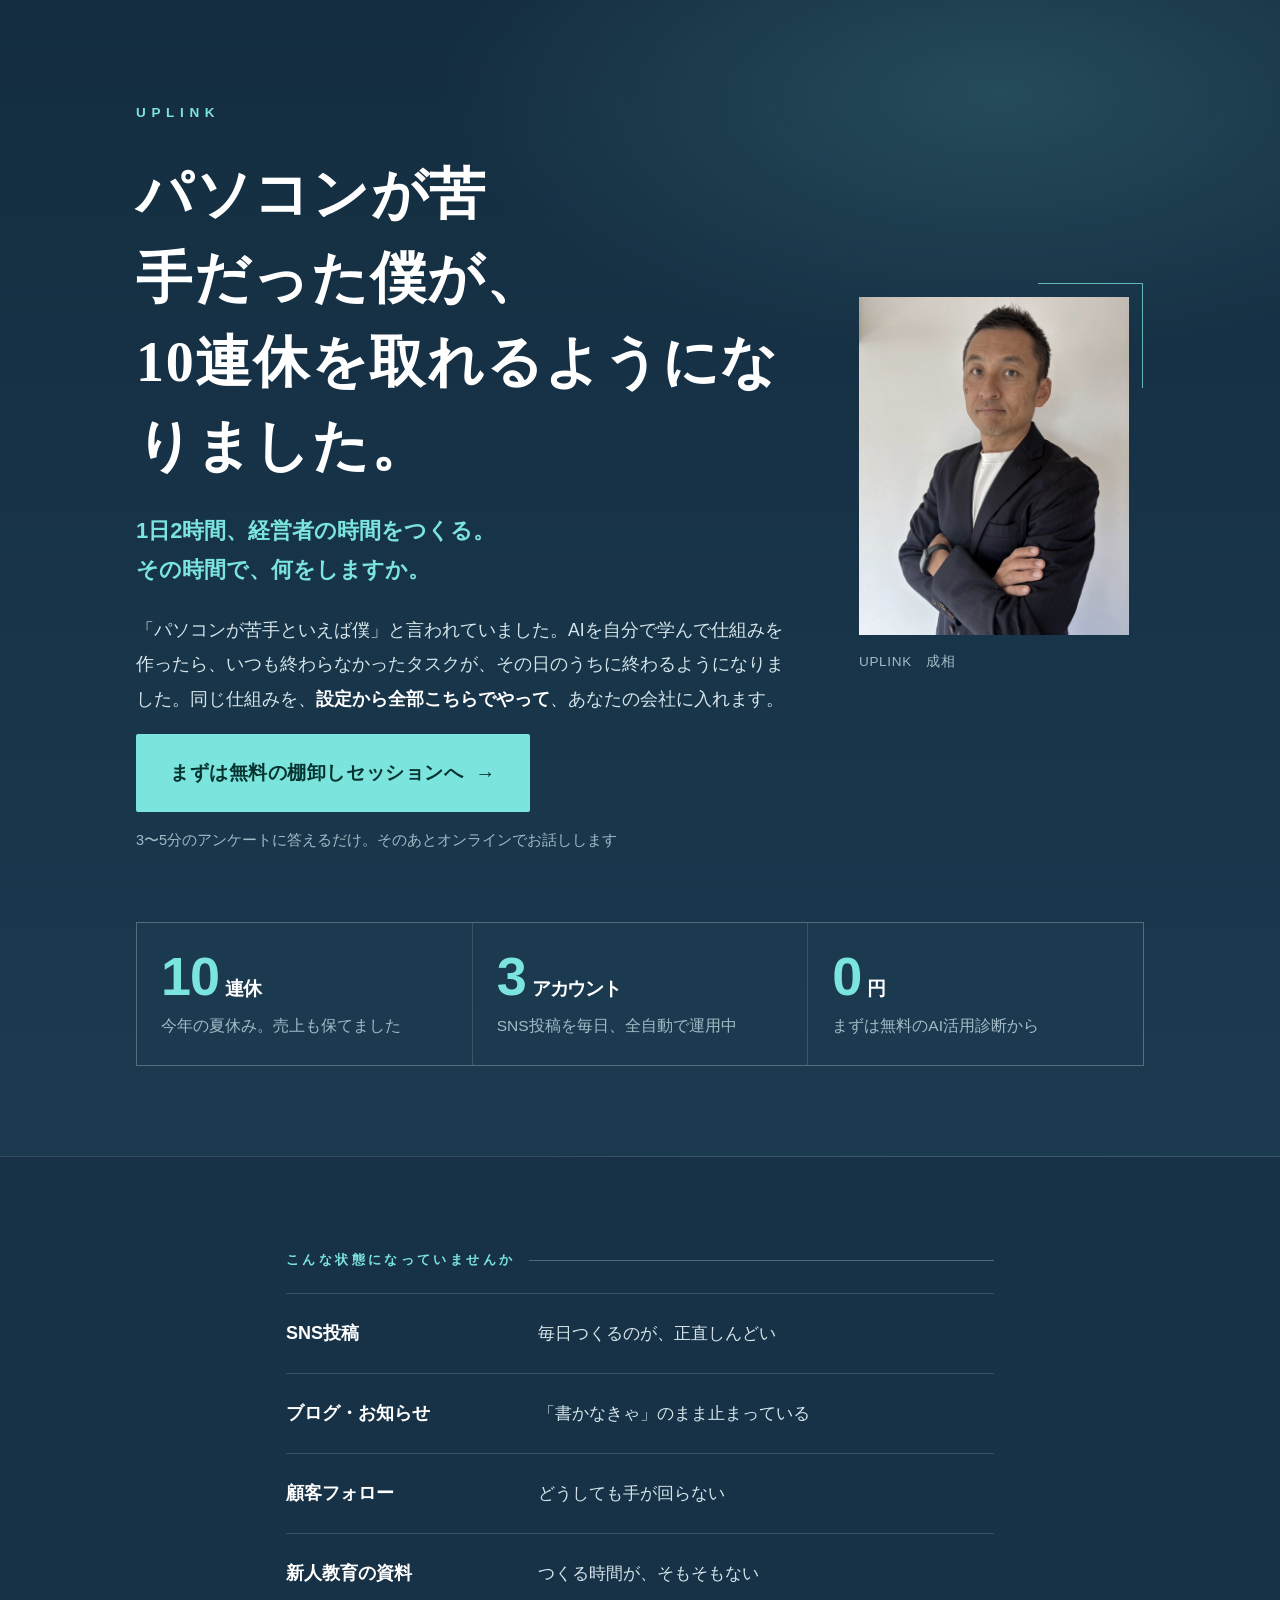
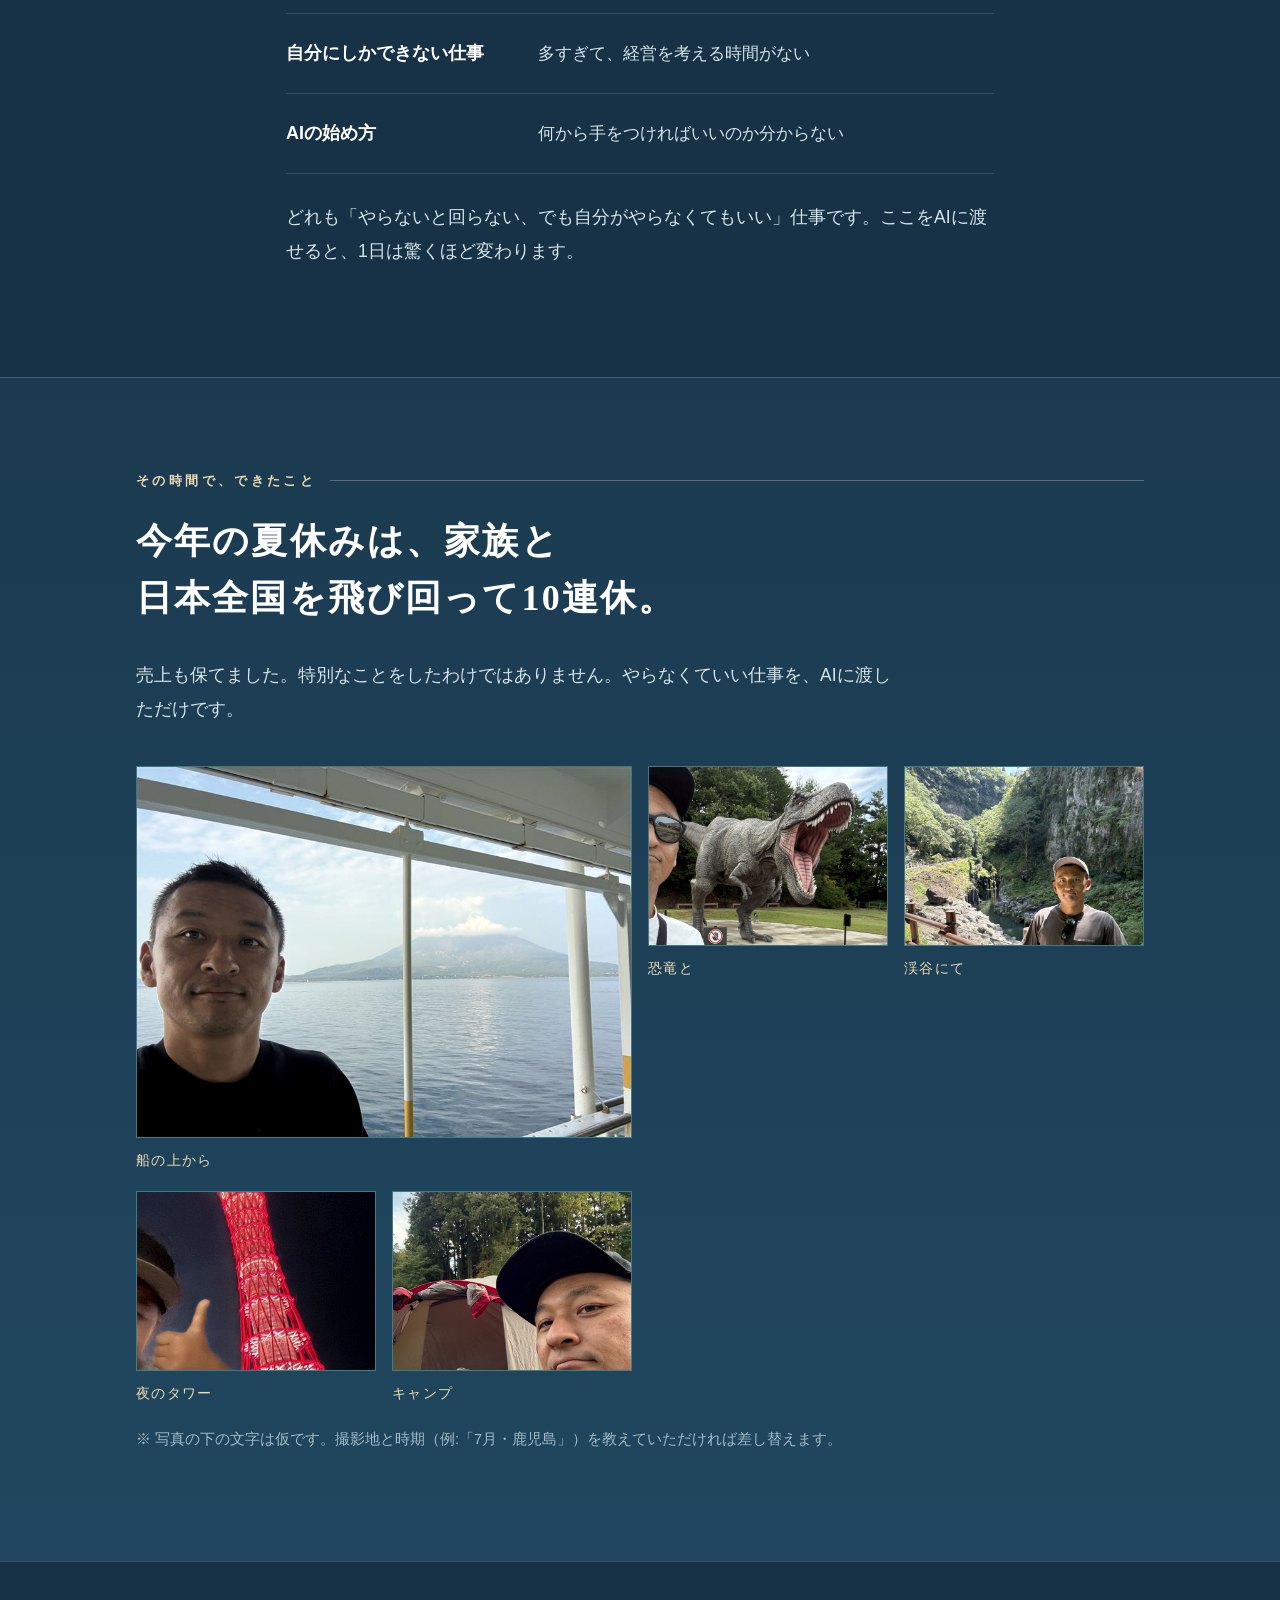
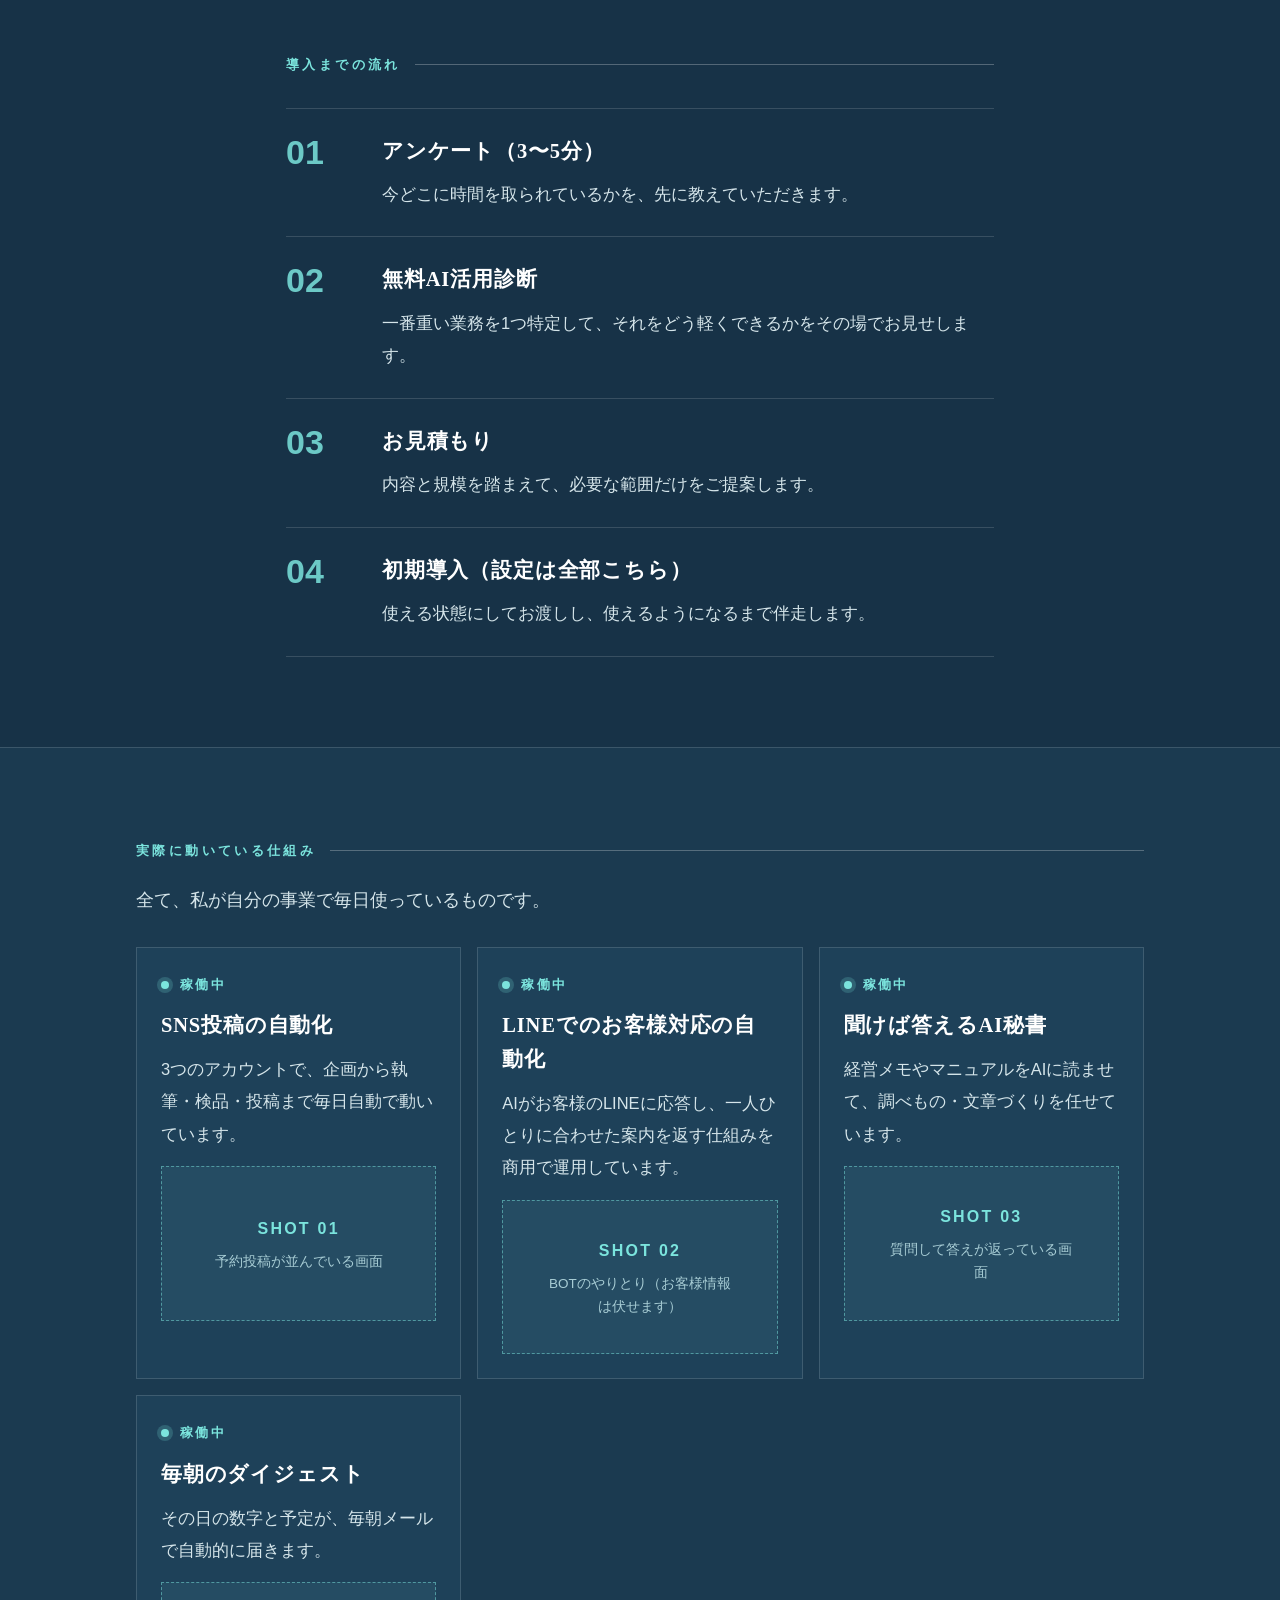
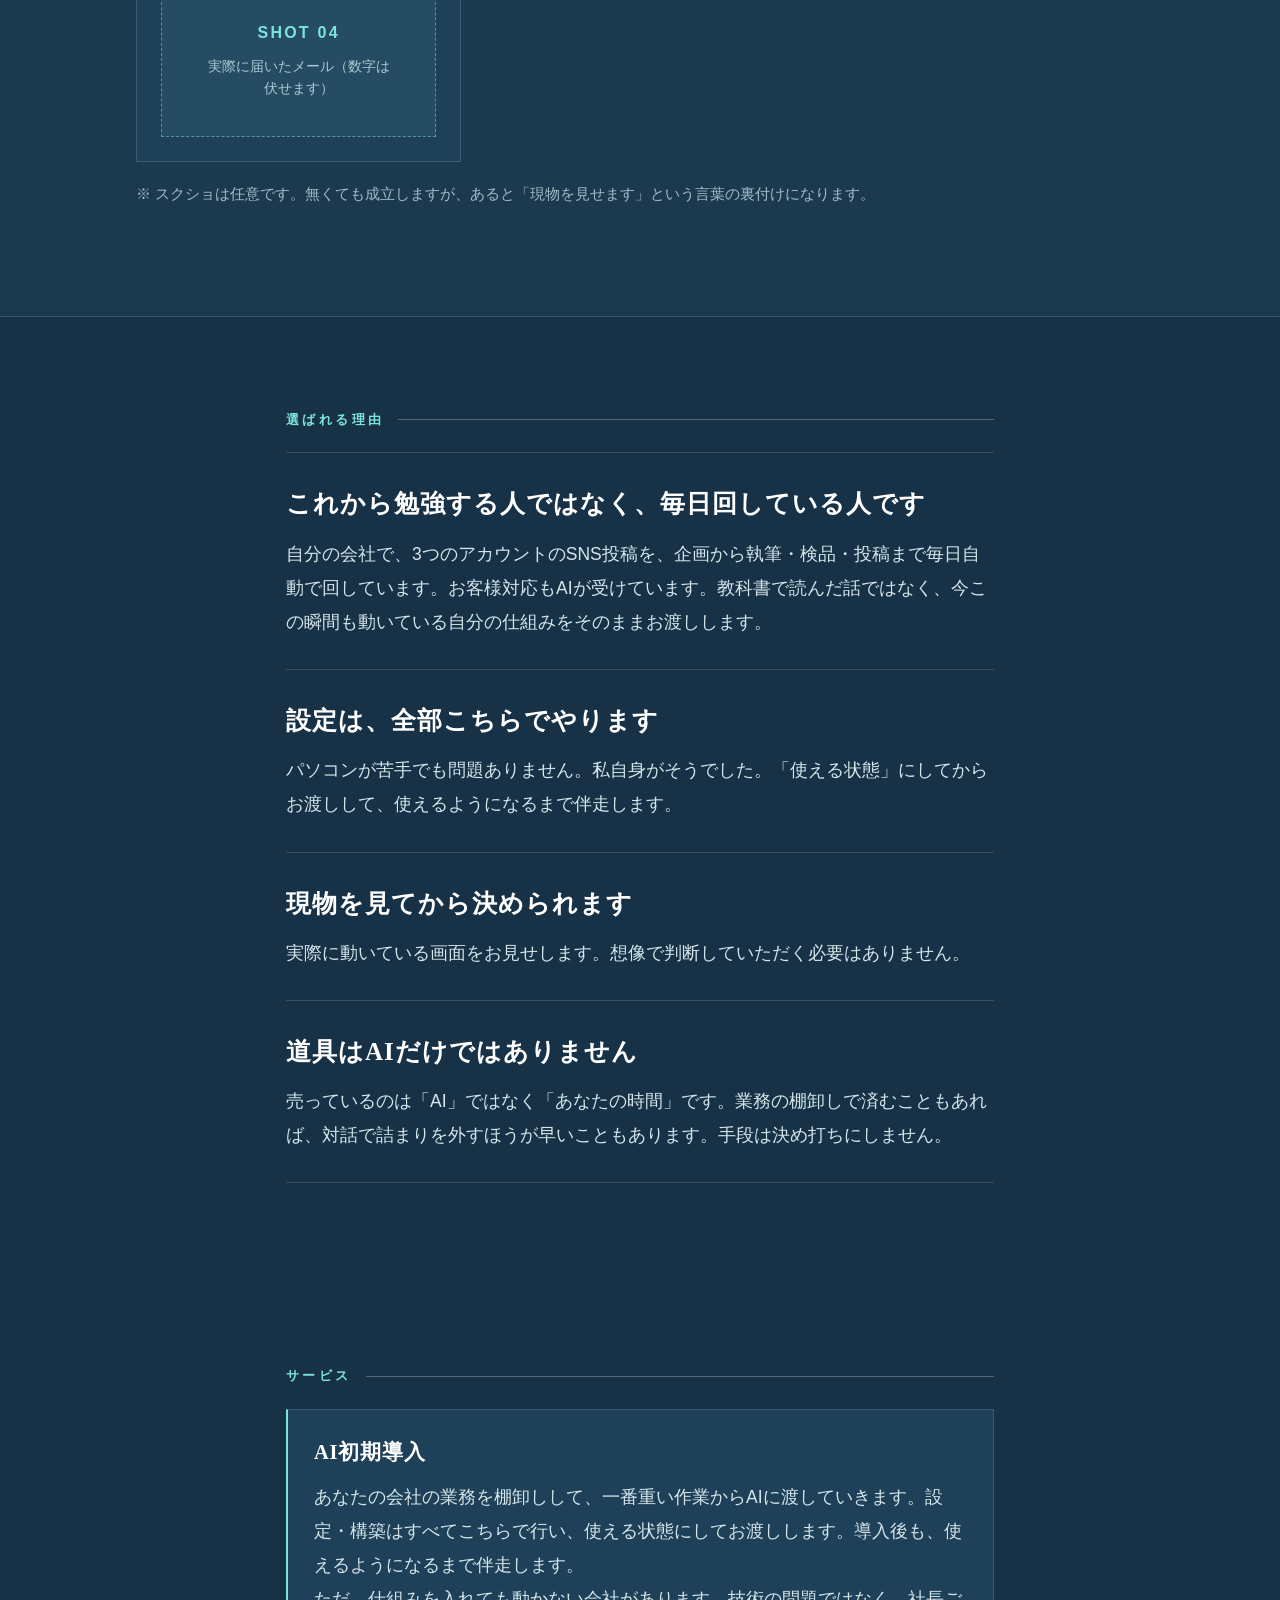
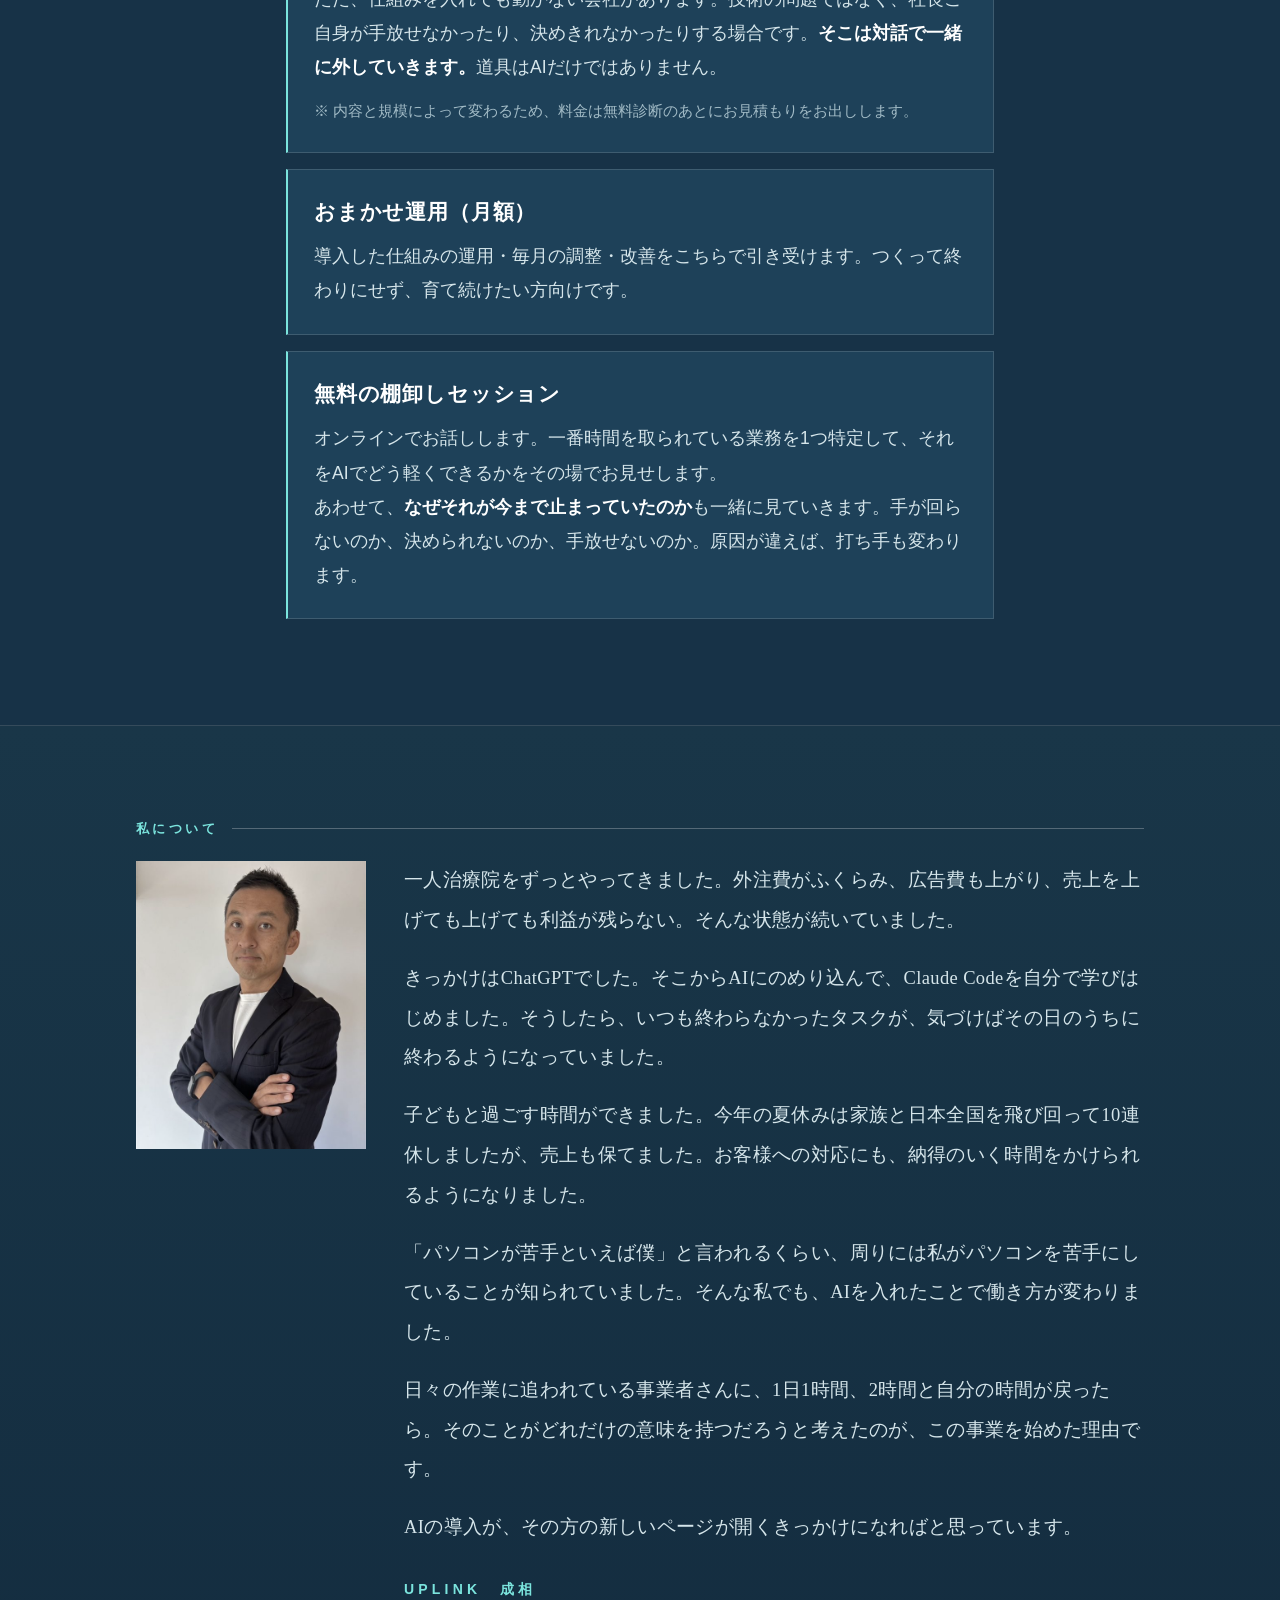
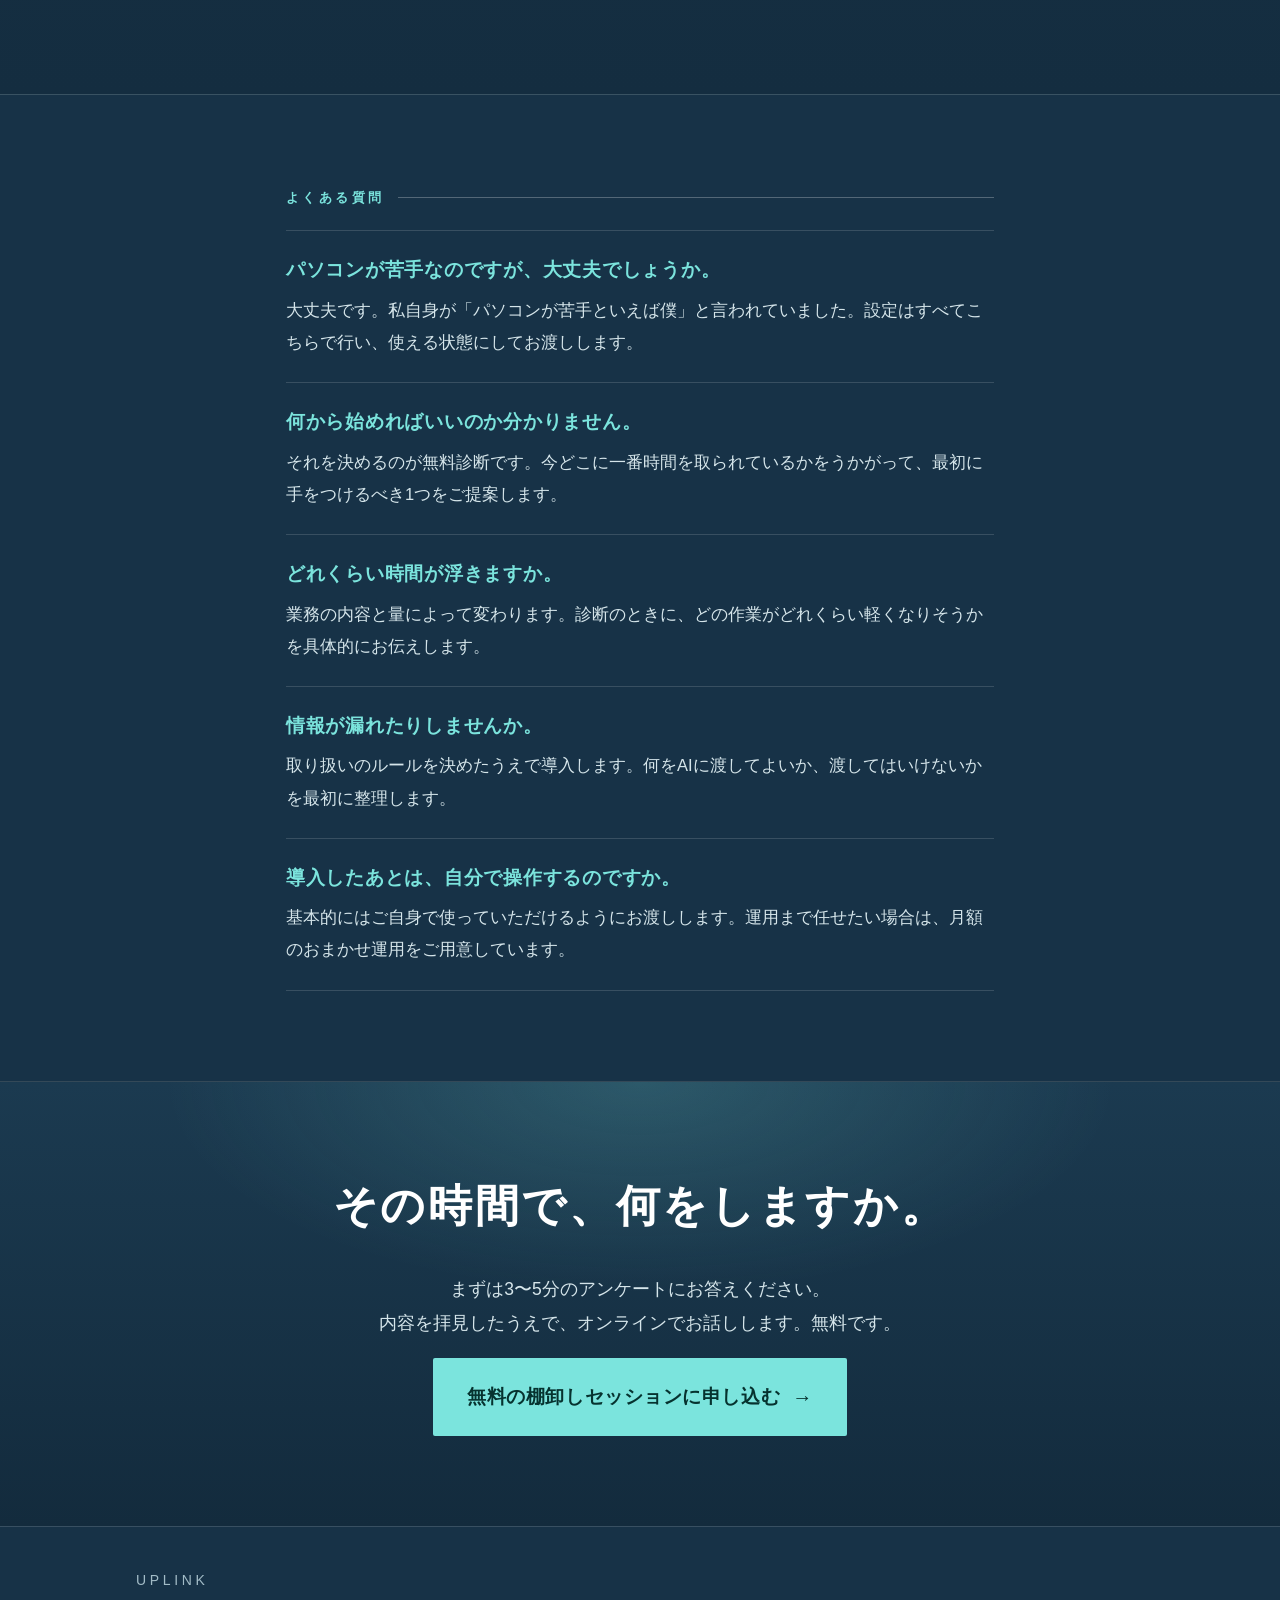
==== commit 8c86ede5: "サービス欄に棚卸しセッションとコーチングを追加" ====
--- a/index.html
+++ b/index.html
@@ -26,7 +26,7 @@
         <h1>パソコンが苦手だった僕が、<br>10連休を取れるようになりました。</h1>
         <p class="sub">1日2時間、経営者の時間をつくる。<br>その時間で、何をしますか。</p>
         <p class="lead">「パソコンが苦手といえば僕」と言われていました。AIを自分で学んで仕組みを作ったら、いつも終わらなかったタスクが、その日のうちに終わるようになりました。同じ仕組みを、<strong>設定から全部こちらでやって</strong>、あなたの会社に入れます。</p>
-        <a class="cta" href="https://timerex.net/s/tujido.rapport2019_afb5/5daf3edf" target="_blank" rel="noopener">まずは無料でAI活用診断を受ける</a>
+        <a class="cta" href="https://timerex.net/s/tujido.rapport2019_afb5/5daf3edf" target="_blank" rel="noopener">まずは無料の棚卸しセッションへ</a>
         <p class="ctanote">3〜5分のアンケートに答えるだけ。そのあとオンラインでお話しします</p>
       </div>
       <figure class="portwrap" style="margin:0">
@@ -106,15 +106,16 @@
       <div class="reason"><h3>これから勉強する人ではなく、毎日回している人です</h3><p>自分の会社で、3つのアカウントのSNS投稿を、企画から執筆・検品・投稿まで毎日自動で回しています。お客様対応もAIが受けています。教科書で読んだ話ではなく、今この瞬間も動いている自分の仕組みをそのままお渡しします。</p></div>
       <div class="reason"><h3>設定は、全部こちらでやります</h3><p>パソコンが苦手でも問題ありません。私自身がそうでした。「使える状態」にしてからお渡しして、使えるようになるまで伴走します。</p></div>
       <div class="reason"><h3>現物を見てから決められます</h3><p>実際に動いている画面をお見せします。想像で判断していただく必要はありません。</p></div>
+      <div class="reason"><h3>道具はAIだけではありません</h3><p>売っているのは「AI」ではなく「あなたの時間」です。業務の棚卸しで済むこともあれば、対話で詰まりを外すほうが早いこともあります。手段は決め打ちにしません。</p></div>
     </div>
   </div></div>
 
   <div class="sec"><div class="wrap narrow">
     <p class="eye">サービス</p>
     <div class="rv">
-      <div class="svc"><h3>AI初期導入</h3><p>あなたの会社の業務を棚卸しして、一番重い作業からAIに渡していきます。設定・構築はすべてこちらで行い、使える状態にしてお渡しします。導入後も、使えるようになるまで伴走します。</p><p class="pn">※ 内容と規模によって変わるため、料金は無料診断のあとにお見積もりをお出しします。</p></div>
+      <div class="svc"><h3>AI初期導入</h3><p>あなたの会社の業務を棚卸しして、一番重い作業からAIに渡していきます。設定・構築はすべてこちらで行い、使える状態にしてお渡しします。導入後も、使えるようになるまで伴走します。</p><p>ただ、仕組みを入れても動かない会社があります。技術の問題ではなく、社長ご自身が手放せなかったり、決めきれなかったりする場合です。<strong>そこは対話で一緒に外していきます。</strong>道具はAIだけではありません。</p><p class="pn">※ 内容と規模によって変わるため、料金は無料診断のあとにお見積もりをお出しします。</p></div>
       <div class="svc"><h3>おまかせ運用（月額）</h3><p>導入した仕組みの運用・毎月の調整・改善をこちらで引き受けます。つくって終わりにせず、育て続けたい方向けです。</p></div>
-      <div class="svc"><h3>無料AI活用診断</h3><p>事前アンケートにお答えいただいたうえで、オンラインでお話しします。一番時間を取られている業務を1つ特定して、それをAIでどう軽くできるかをその場でお見せします。</p></div>
+      <div class="svc"><h3>無料の棚卸しセッション</h3><p>オンラインでお話しします。一番時間を取られている業務を1つ特定して、それをAIでどう軽くできるかをその場でお見せします。</p><p>あわせて、<strong>なぜそれが今まで止まっていたのか</strong>も一緒に見ていきます。手が回らないのか、決められないのか、手放せないのか。原因が違えば、打ち手も変わります。</p></div>
     </div>
   </div></div>
 
@@ -151,7 +152,7 @@
   <div class="sec final"><div class="wrap narrow">
     <h2>その時間で、何をしますか。</h2>
     <p class="lead">まずは3〜5分のアンケートにお答えください。<br>内容を拝見したうえで、オンラインでお話しします。無料です。</p>
-    <a class="cta" href="https://timerex.net/s/tujido.rapport2019_afb5/5daf3edf" target="_blank" rel="noopener">無料AI活用診断を申し込む</a>
+    <a class="cta" href="https://timerex.net/s/tujido.rapport2019_afb5/5daf3edf" target="_blank" rel="noopener">無料の棚卸しセッションに申し込む</a>
   </div></div>
 
   <div class="foot"><div class="wrap">UPLINK</div></div>
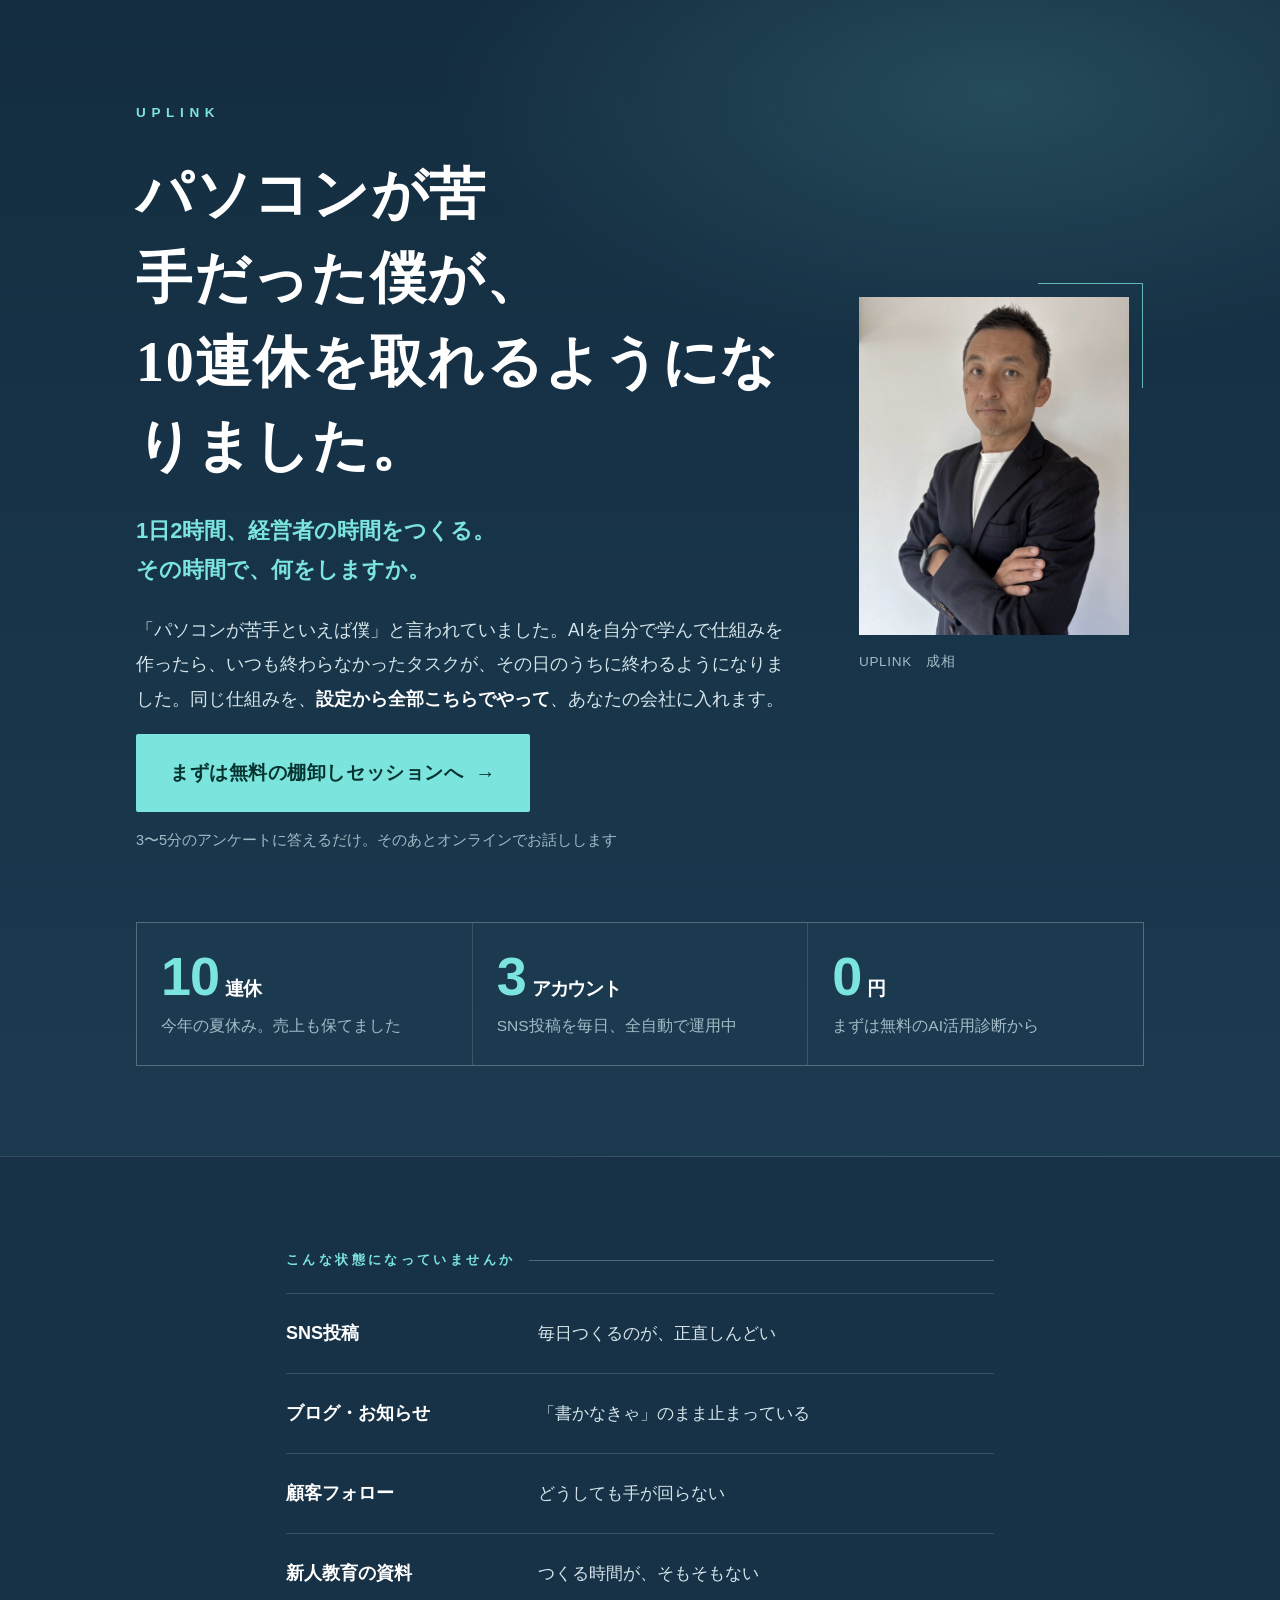
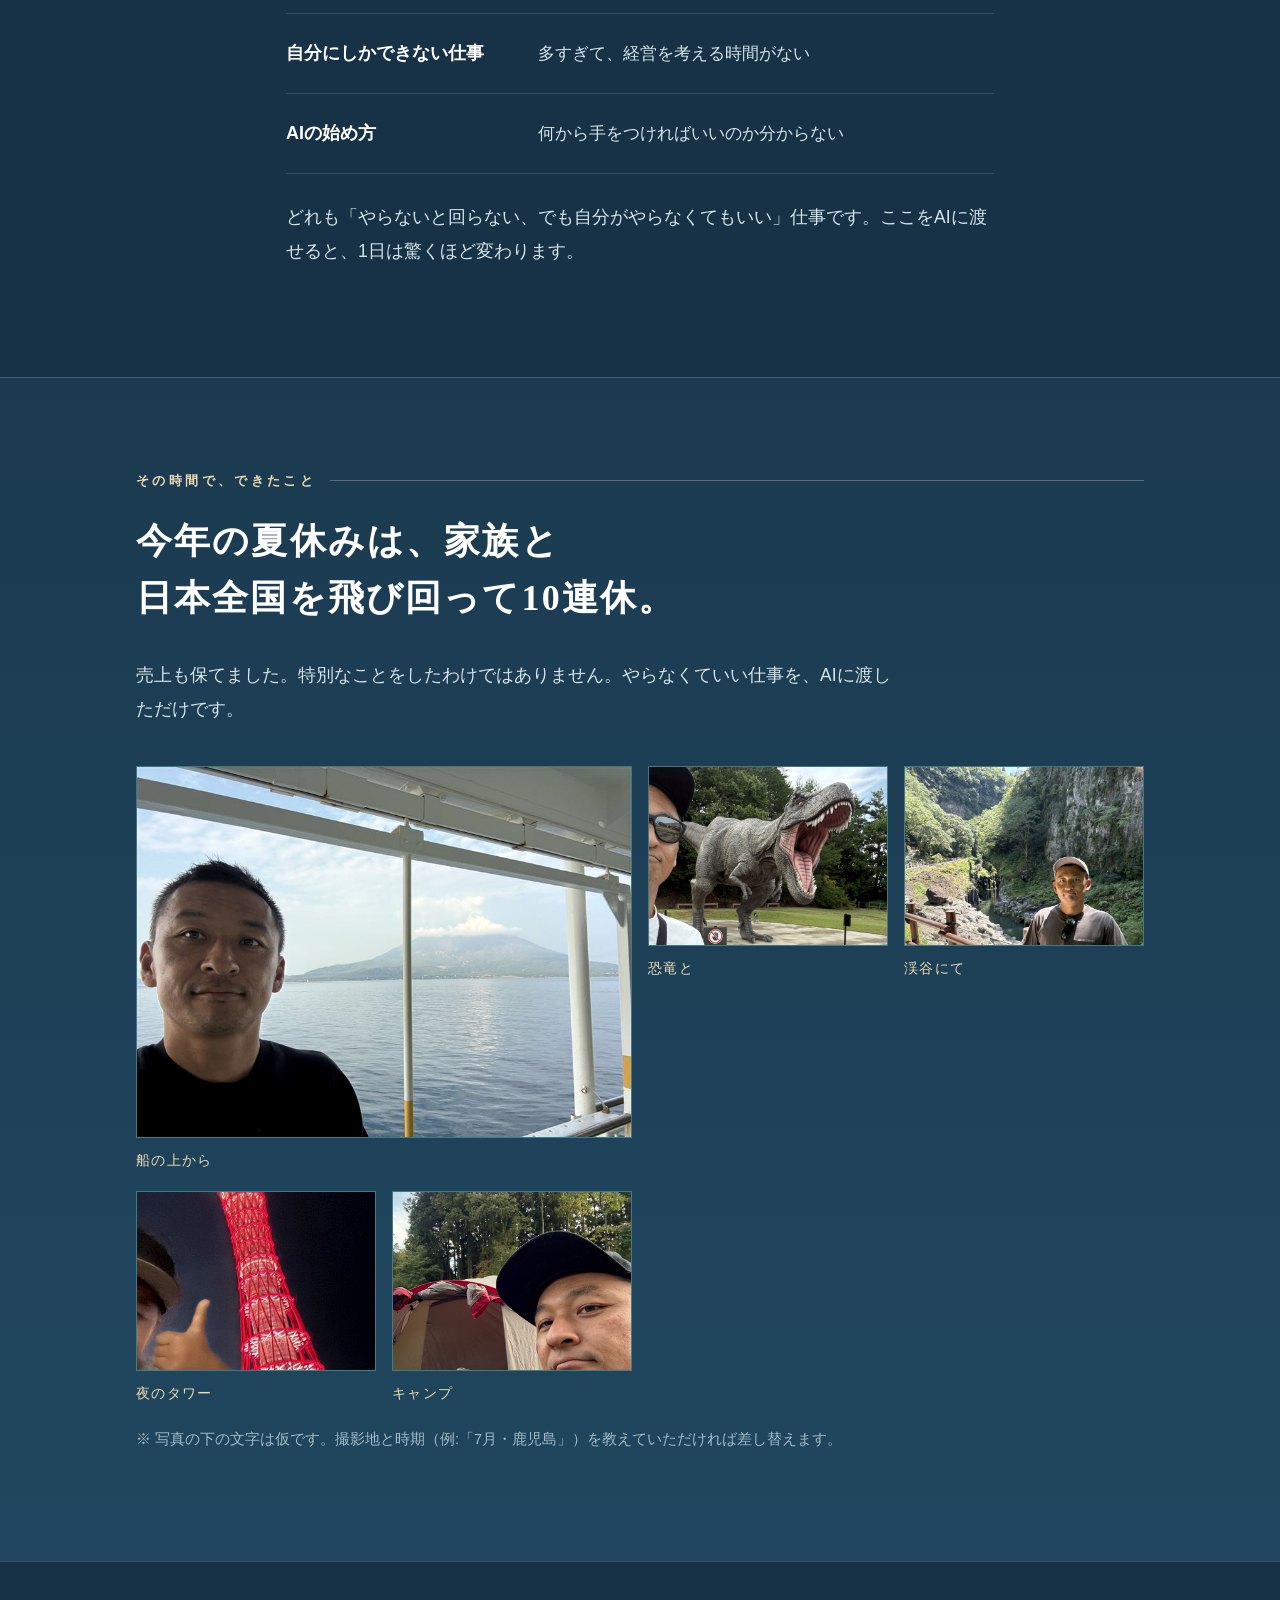
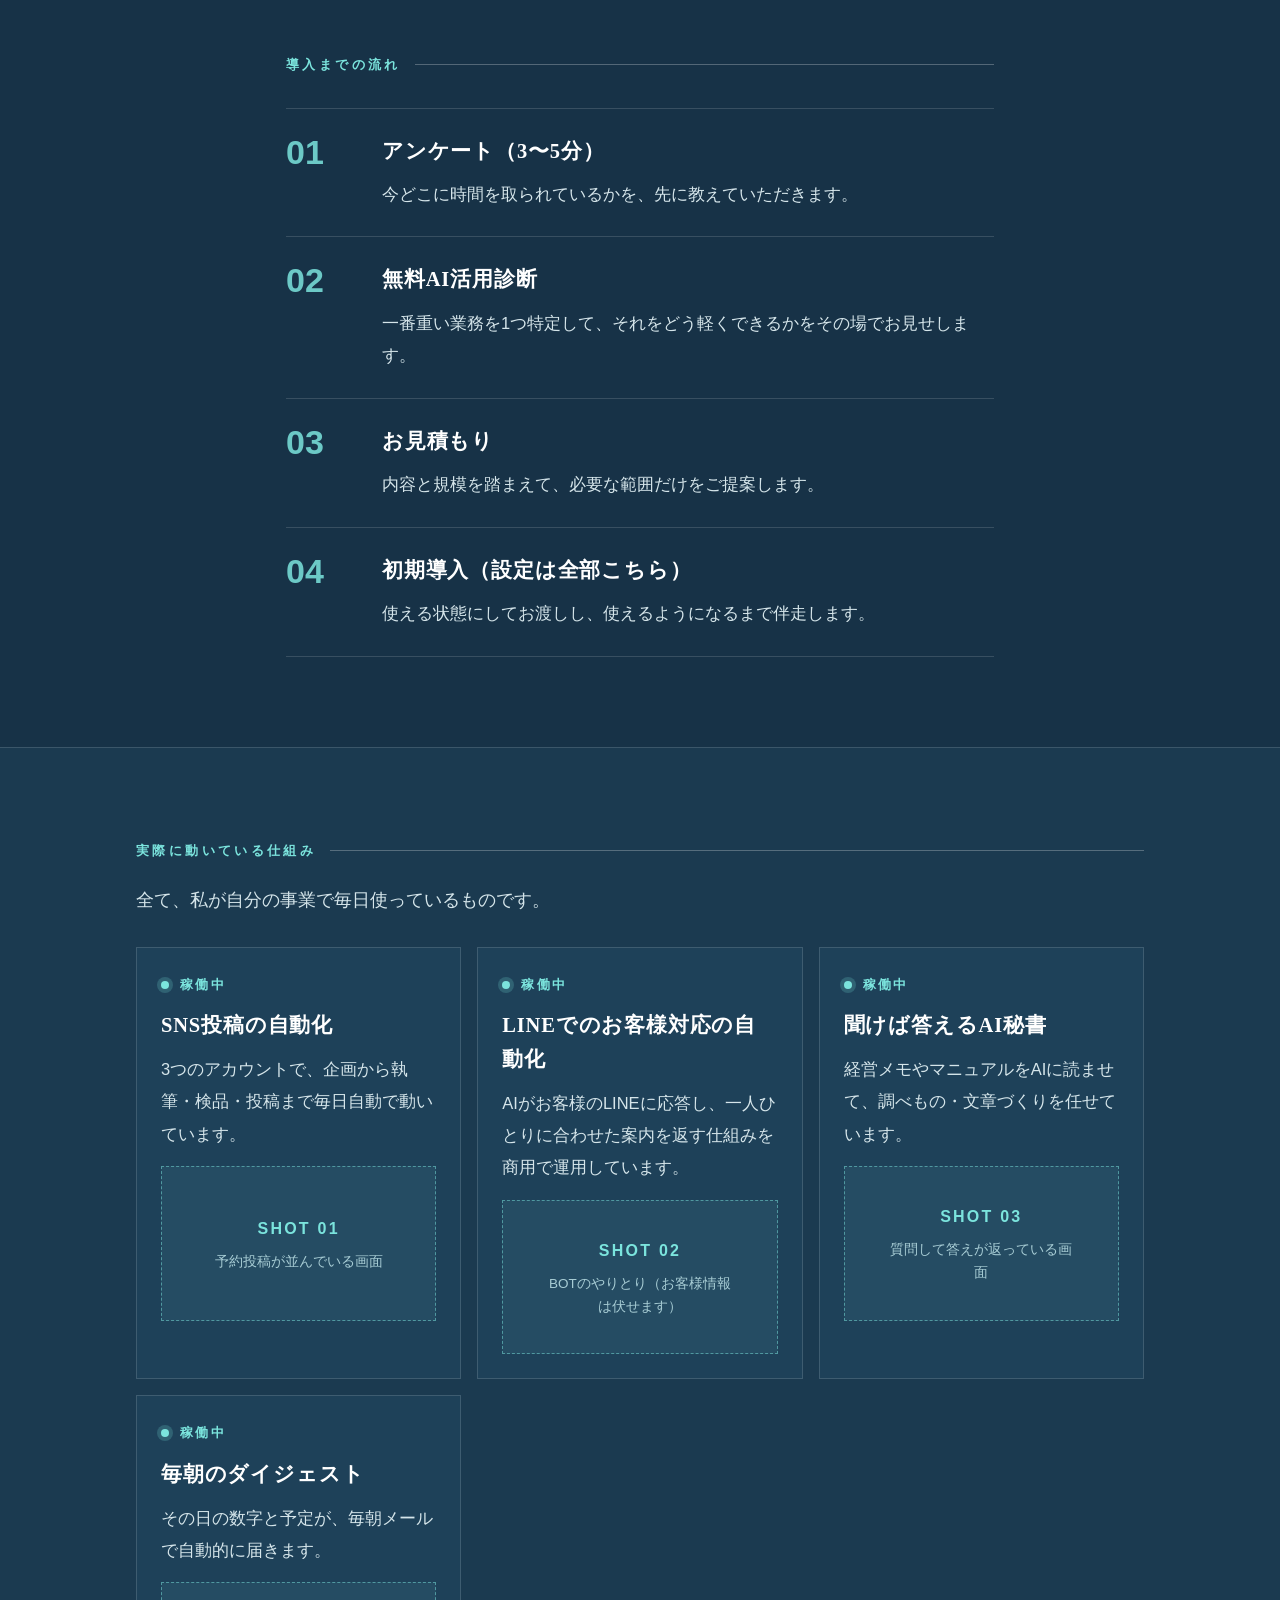
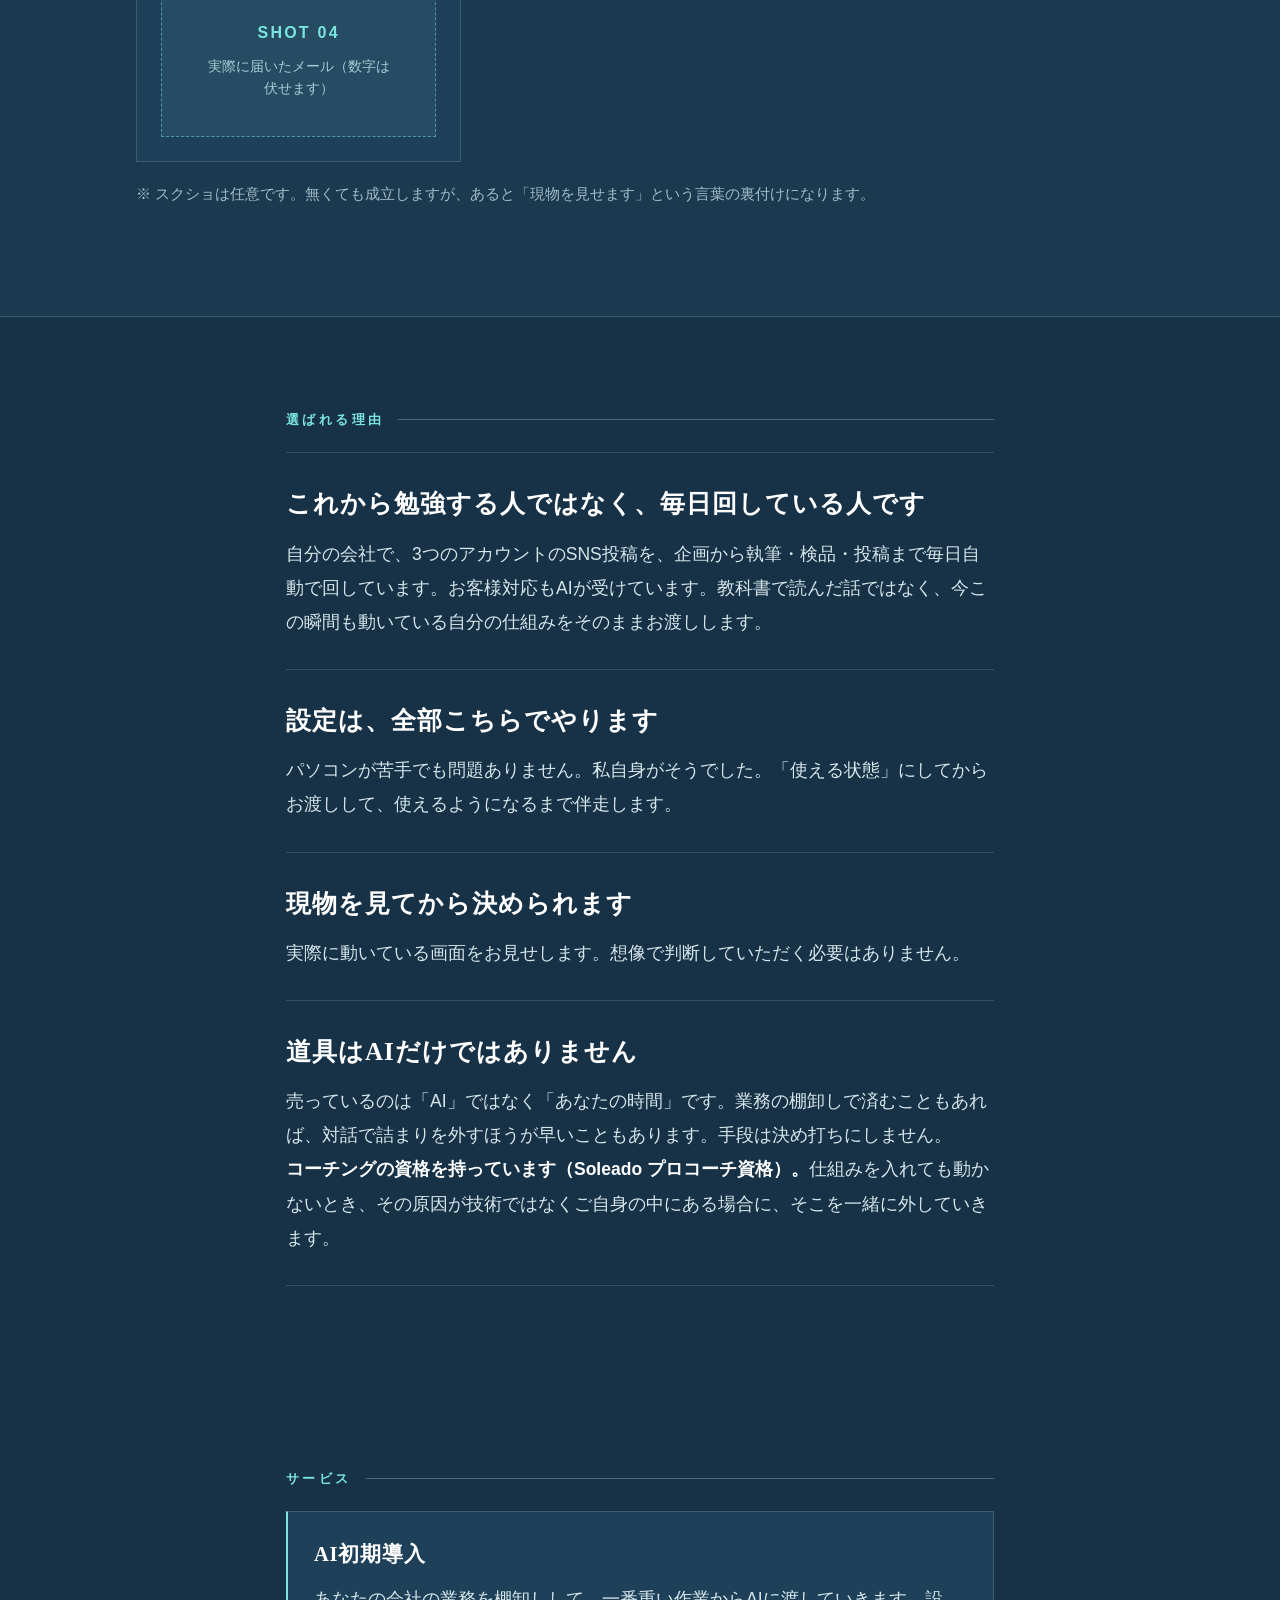
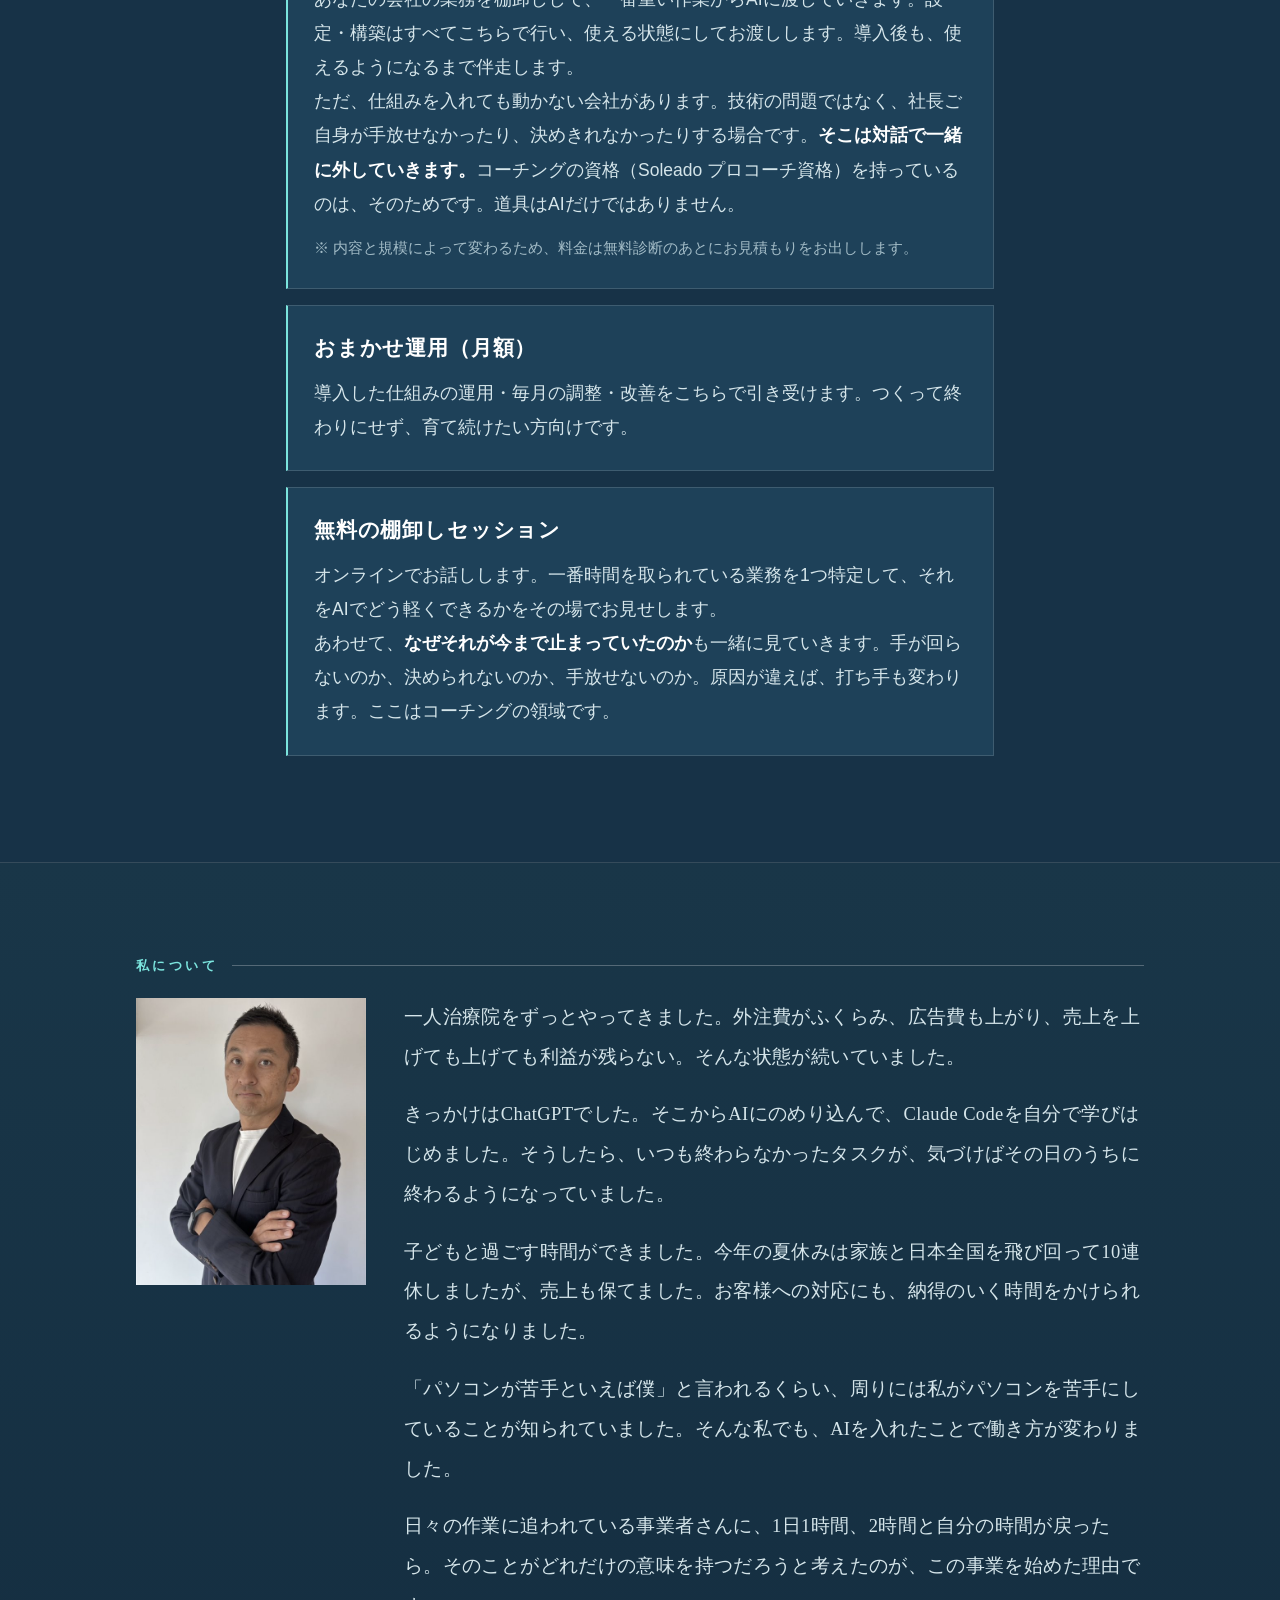
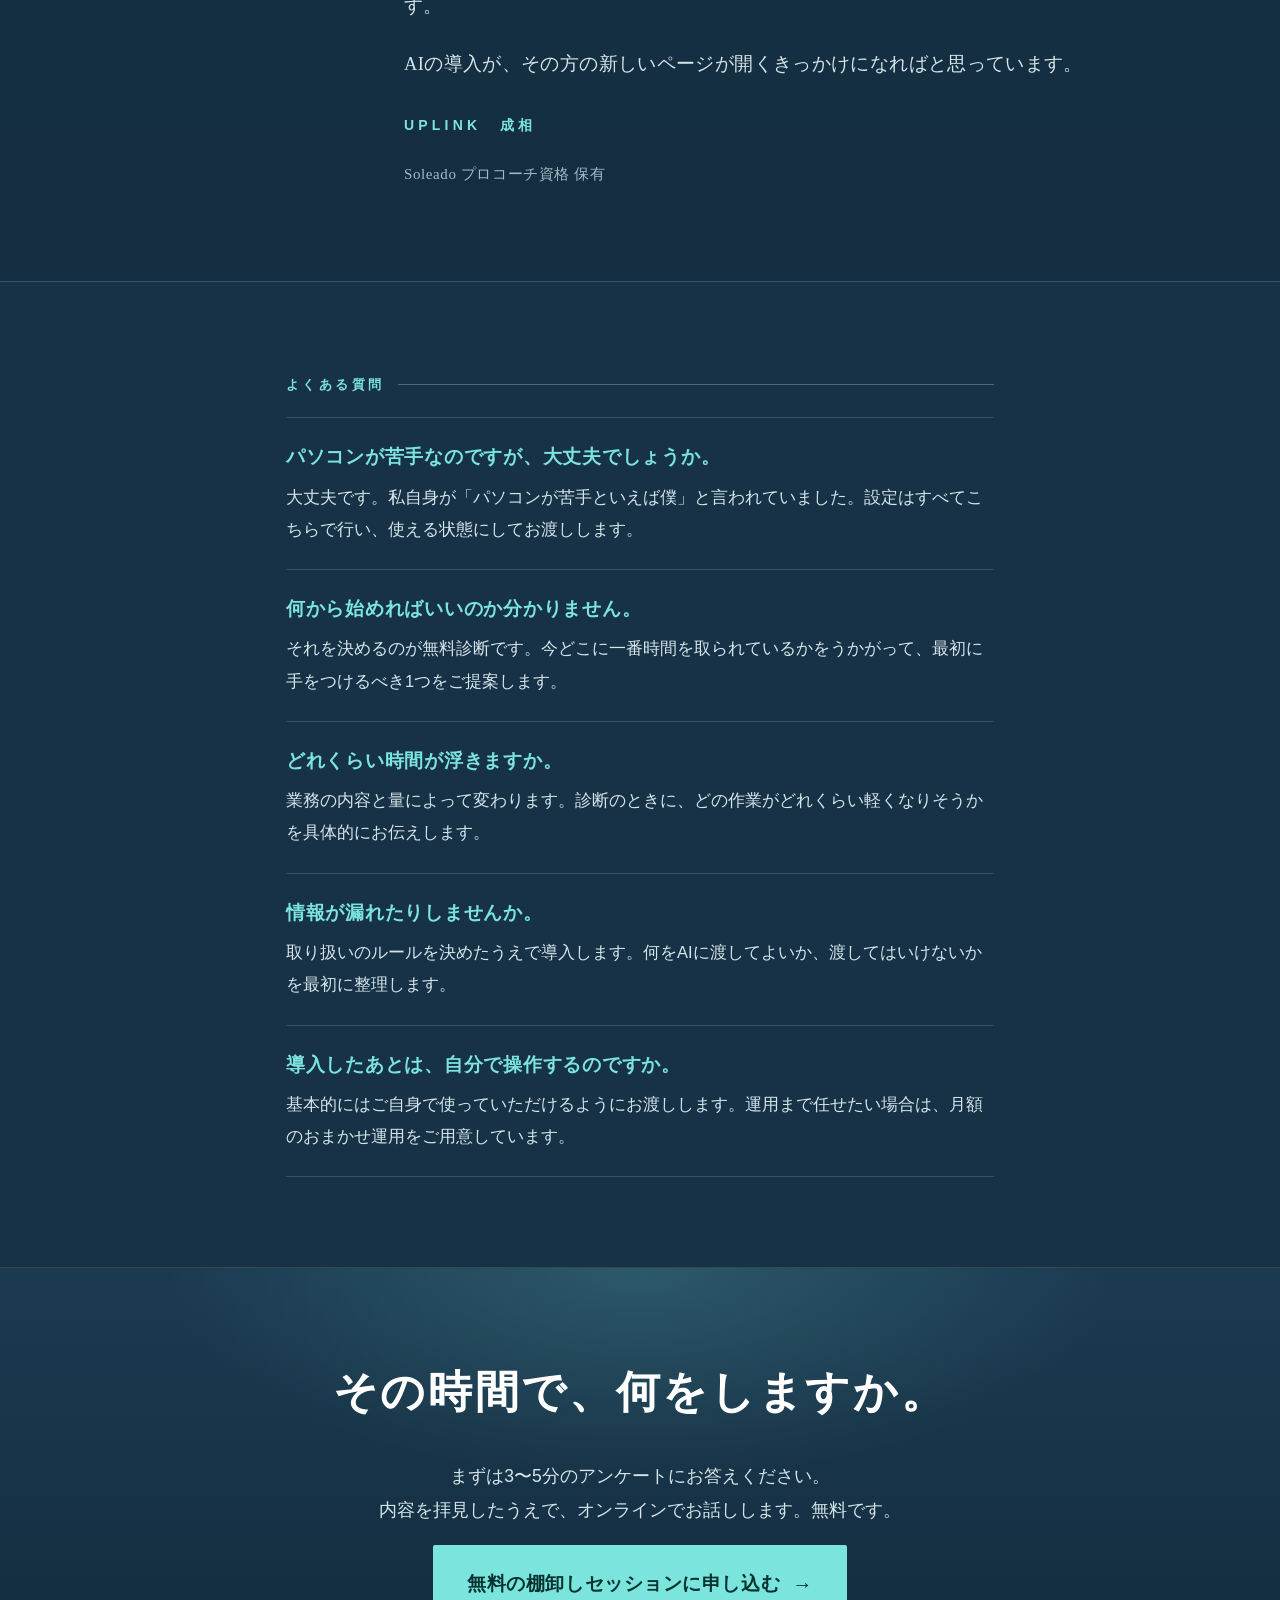
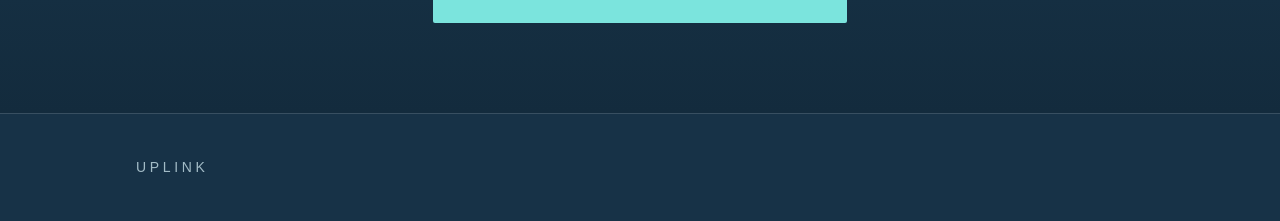
==== commit 8a1c34cc: "コーチング資格(Soleado プロコーチ資格)を追記" ====
--- a/index.html
+++ b/index.html
@@ -106,16 +106,16 @@
       <div class="reason"><h3>これから勉強する人ではなく、毎日回している人です</h3><p>自分の会社で、3つのアカウントのSNS投稿を、企画から執筆・検品・投稿まで毎日自動で回しています。お客様対応もAIが受けています。教科書で読んだ話ではなく、今この瞬間も動いている自分の仕組みをそのままお渡しします。</p></div>
       <div class="reason"><h3>設定は、全部こちらでやります</h3><p>パソコンが苦手でも問題ありません。私自身がそうでした。「使える状態」にしてからお渡しして、使えるようになるまで伴走します。</p></div>
       <div class="reason"><h3>現物を見てから決められます</h3><p>実際に動いている画面をお見せします。想像で判断していただく必要はありません。</p></div>
-      <div class="reason"><h3>道具はAIだけではありません</h3><p>売っているのは「AI」ではなく「あなたの時間」です。業務の棚卸しで済むこともあれば、対話で詰まりを外すほうが早いこともあります。手段は決め打ちにしません。</p></div>
+      <div class="reason"><h3>道具はAIだけではありません</h3><p>売っているのは「AI」ではなく「あなたの時間」です。業務の棚卸しで済むこともあれば、対話で詰まりを外すほうが早いこともあります。手段は決め打ちにしません。</p><p><strong>コーチングの資格を持っています（Soleado プロコーチ資格）。</strong>仕組みを入れても動かないとき、その原因が技術ではなくご自身の中にある場合に、そこを一緒に外していきます。</p></div>
     </div>
   </div></div>
 
   <div class="sec"><div class="wrap narrow">
     <p class="eye">サービス</p>
     <div class="rv">
-      <div class="svc"><h3>AI初期導入</h3><p>あなたの会社の業務を棚卸しして、一番重い作業からAIに渡していきます。設定・構築はすべてこちらで行い、使える状態にしてお渡しします。導入後も、使えるようになるまで伴走します。</p><p>ただ、仕組みを入れても動かない会社があります。技術の問題ではなく、社長ご自身が手放せなかったり、決めきれなかったりする場合です。<strong>そこは対話で一緒に外していきます。</strong>道具はAIだけではありません。</p><p class="pn">※ 内容と規模によって変わるため、料金は無料診断のあとにお見積もりをお出しします。</p></div>
+      <div class="svc"><h3>AI初期導入</h3><p>あなたの会社の業務を棚卸しして、一番重い作業からAIに渡していきます。設定・構築はすべてこちらで行い、使える状態にしてお渡しします。導入後も、使えるようになるまで伴走します。</p><p>ただ、仕組みを入れても動かない会社があります。技術の問題ではなく、社長ご自身が手放せなかったり、決めきれなかったりする場合です。<strong>そこは対話で一緒に外していきます。</strong>コーチングの資格（Soleado プロコーチ資格）を持っているのは、そのためです。道具はAIだけではありません。</p><p class="pn">※ 内容と規模によって変わるため、料金は無料診断のあとにお見積もりをお出しします。</p></div>
       <div class="svc"><h3>おまかせ運用（月額）</h3><p>導入した仕組みの運用・毎月の調整・改善をこちらで引き受けます。つくって終わりにせず、育て続けたい方向けです。</p></div>
-      <div class="svc"><h3>無料の棚卸しセッション</h3><p>オンラインでお話しします。一番時間を取られている業務を1つ特定して、それをAIでどう軽くできるかをその場でお見せします。</p><p>あわせて、<strong>なぜそれが今まで止まっていたのか</strong>も一緒に見ていきます。手が回らないのか、決められないのか、手放せないのか。原因が違えば、打ち手も変わります。</p></div>
+      <div class="svc"><h3>無料の棚卸しセッション</h3><p>オンラインでお話しします。一番時間を取られている業務を1つ特定して、それをAIでどう軽くできるかをその場でお見せします。</p><p>あわせて、<strong>なぜそれが今まで止まっていたのか</strong>も一緒に見ていきます。手が回らないのか、決められないのか、手放せないのか。原因が違えば、打ち手も変わります。ここはコーチングの領域です。</p></div>
     </div>
   </div></div>
 
@@ -134,6 +134,7 @@
         <p>日々の作業に追われている事業者さんに、1日1時間、2時間と自分の時間が戻ったら。そのことがどれだけの意味を持つだろうと考えたのが、この事業を始めた理由です。</p>
         <p>AIの導入が、その方の新しいページが開くきっかけになればと思っています。</p>
         <p class="sign">UPLINK　成相</p>
+        <p style="font-size:15px;color:var(--mut);margin:10px 0 0;letter-spacing:.04em">Soleado プロコーチ資格 保有</p>
       </div>
     </div>
   </div></div>
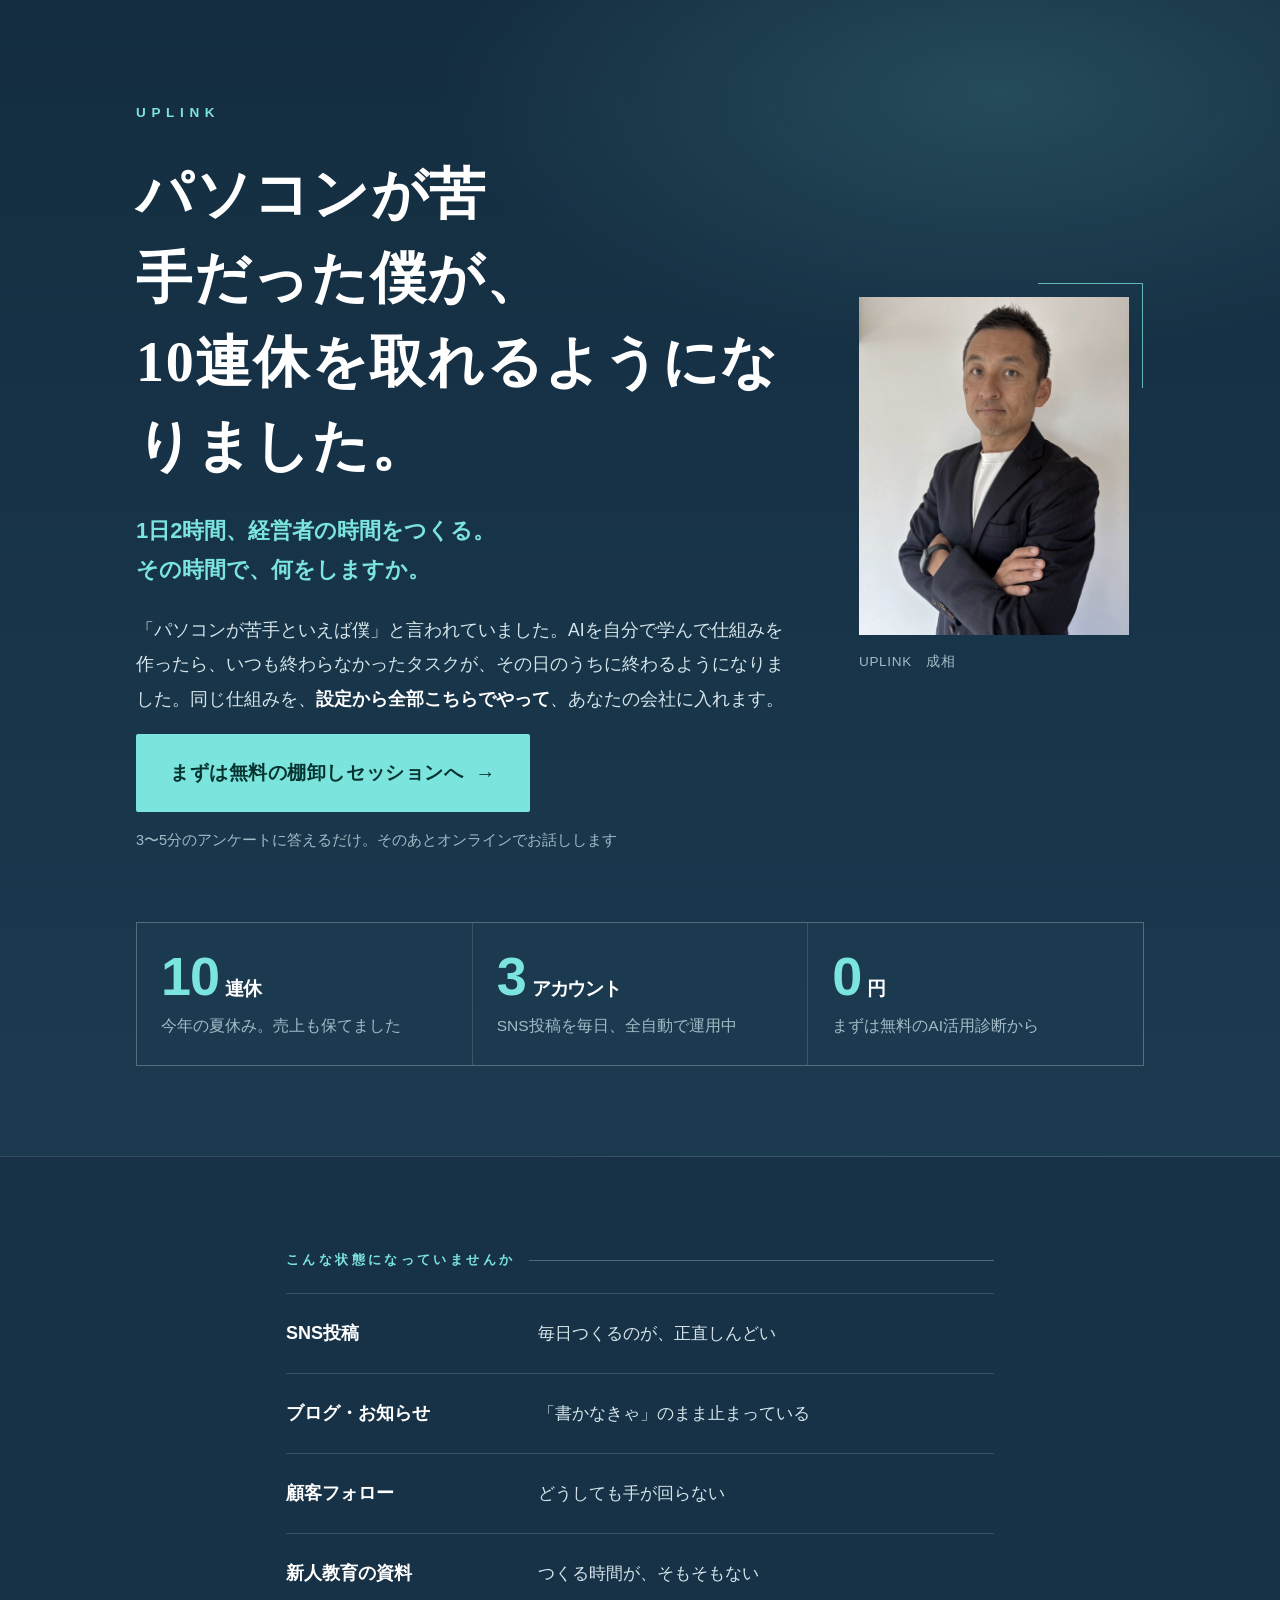
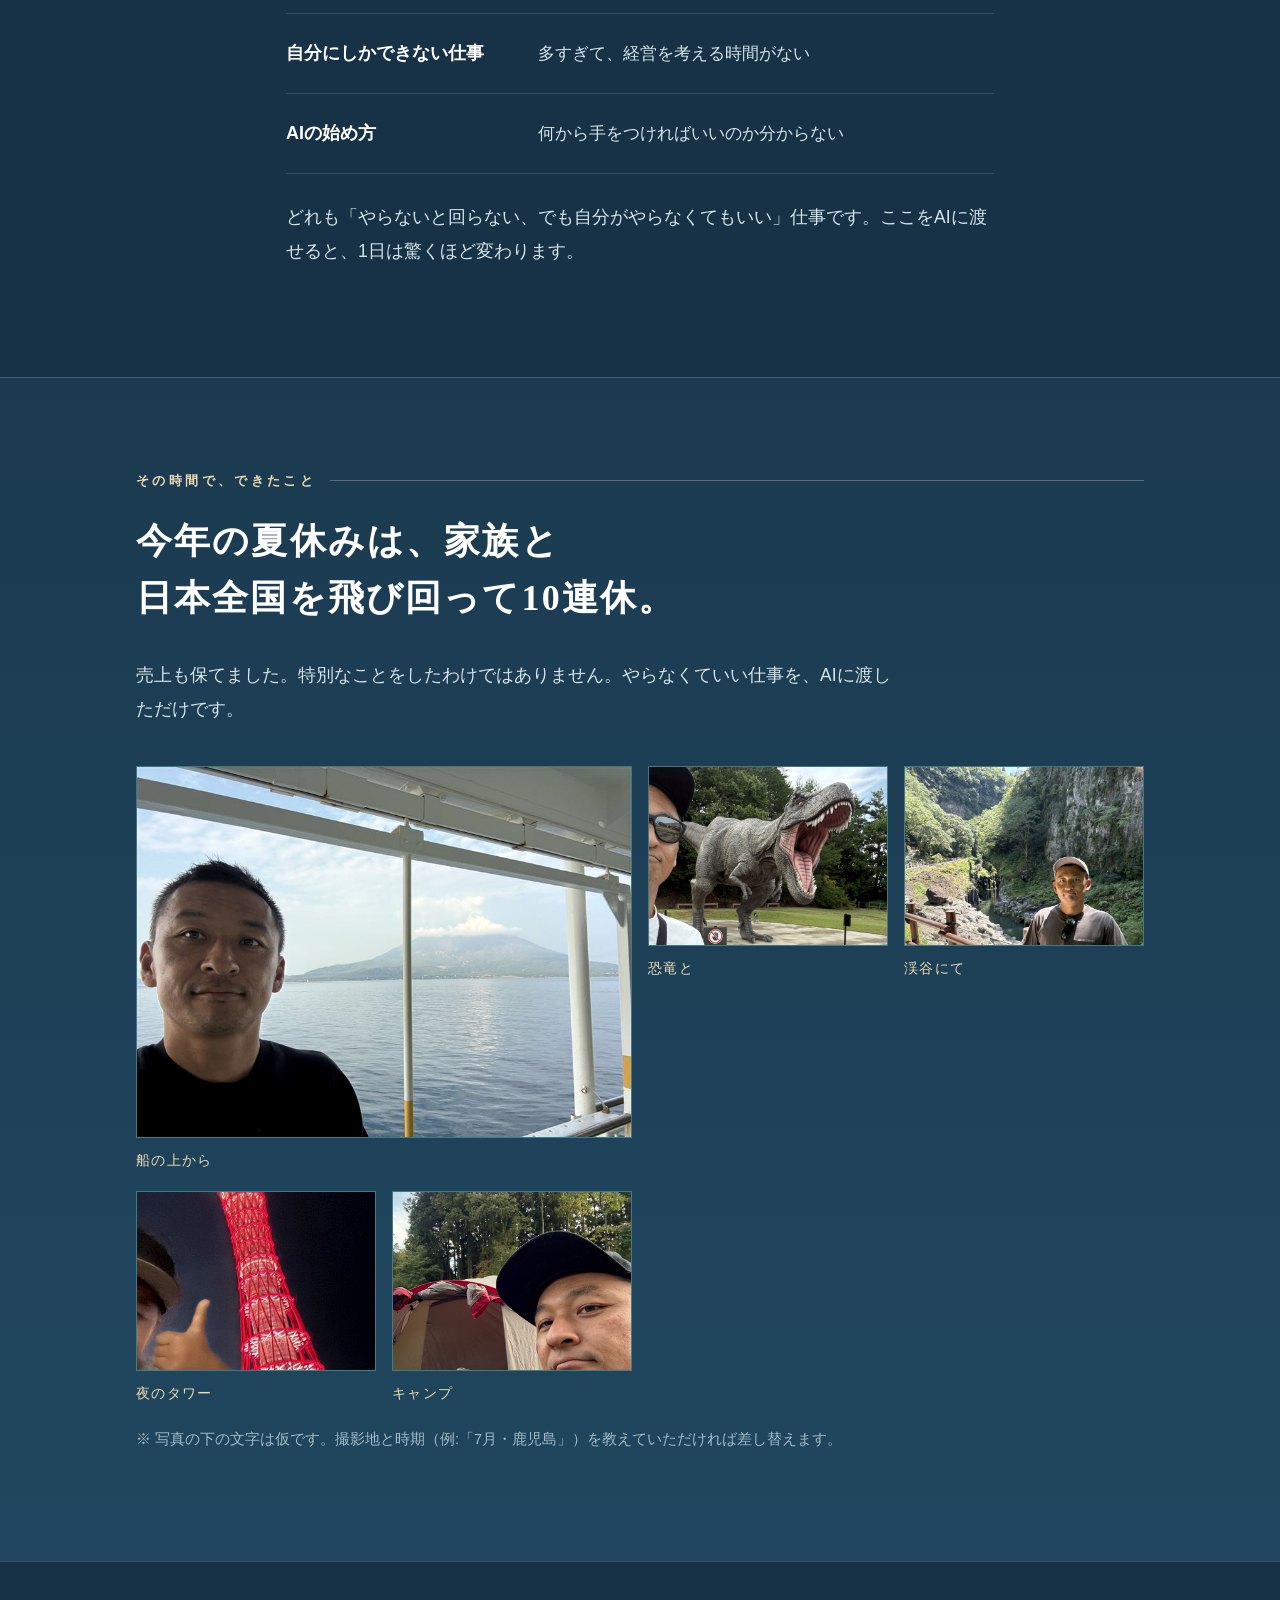
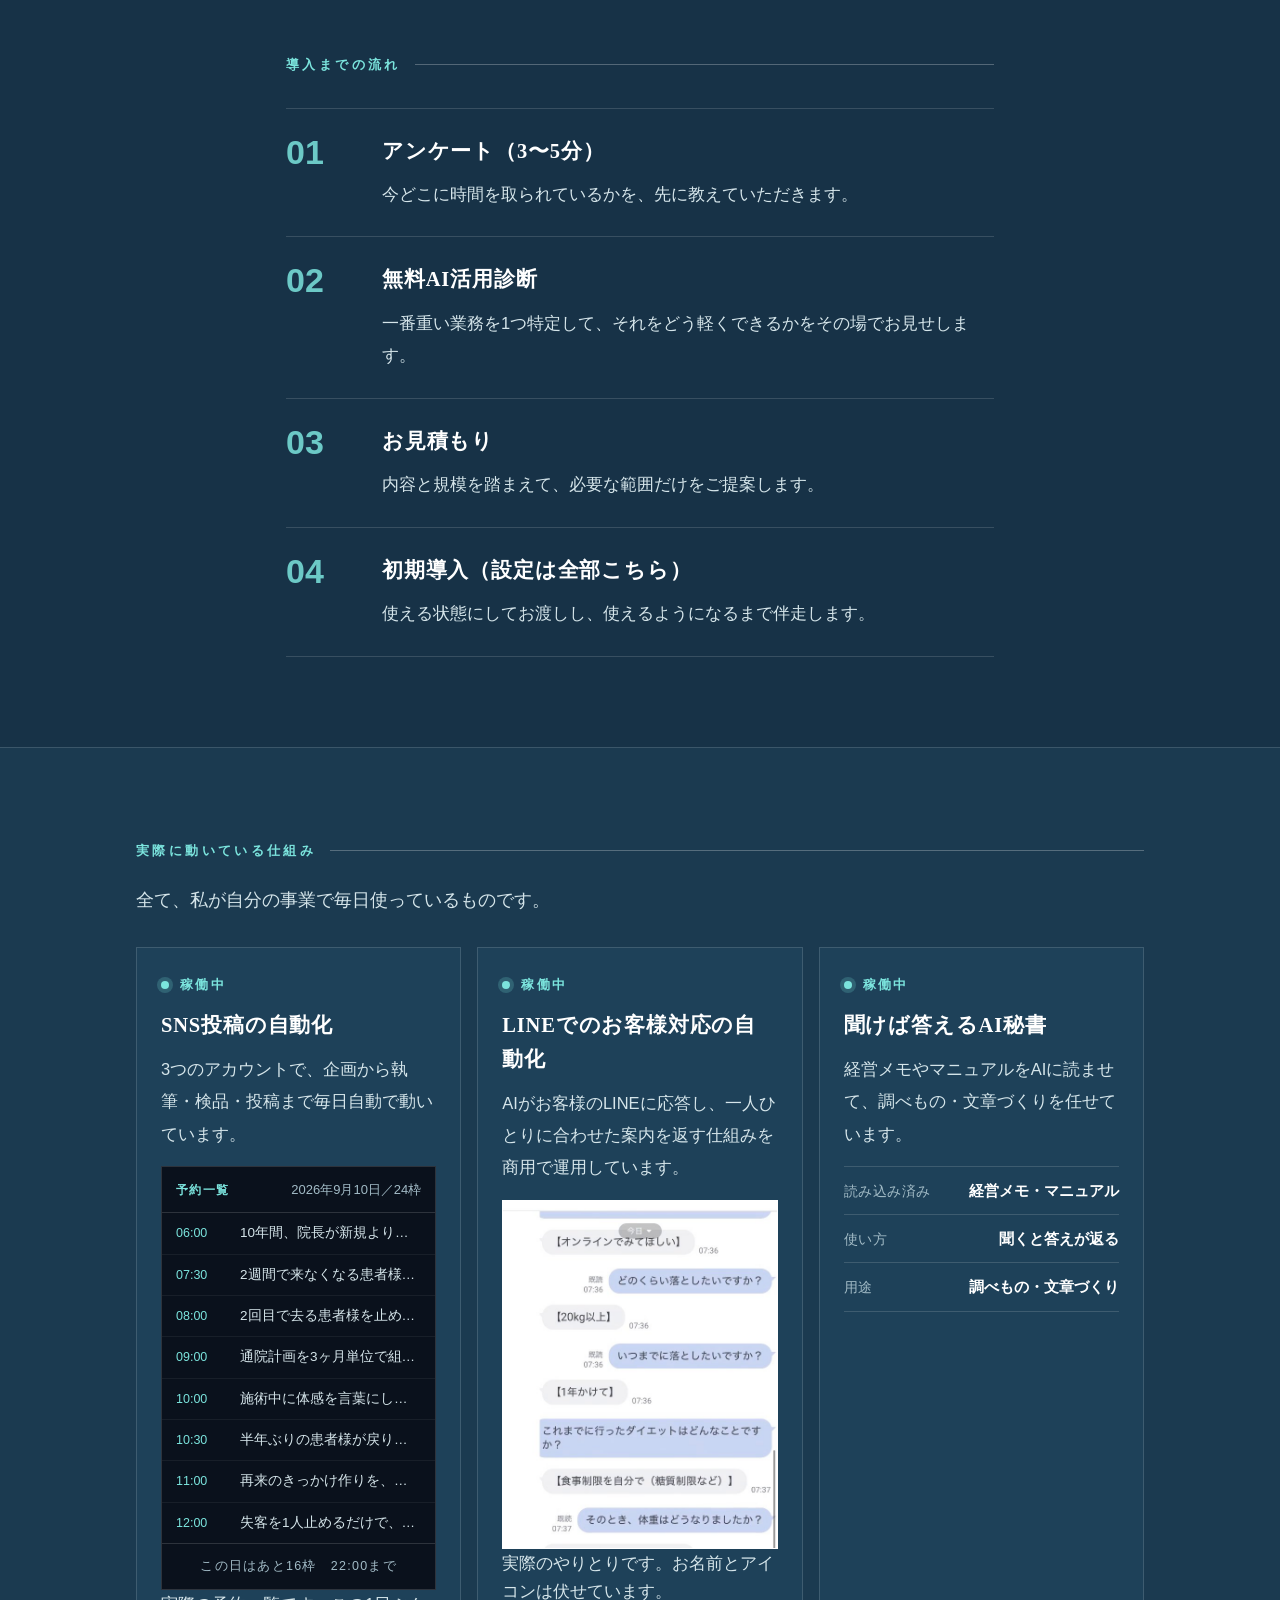
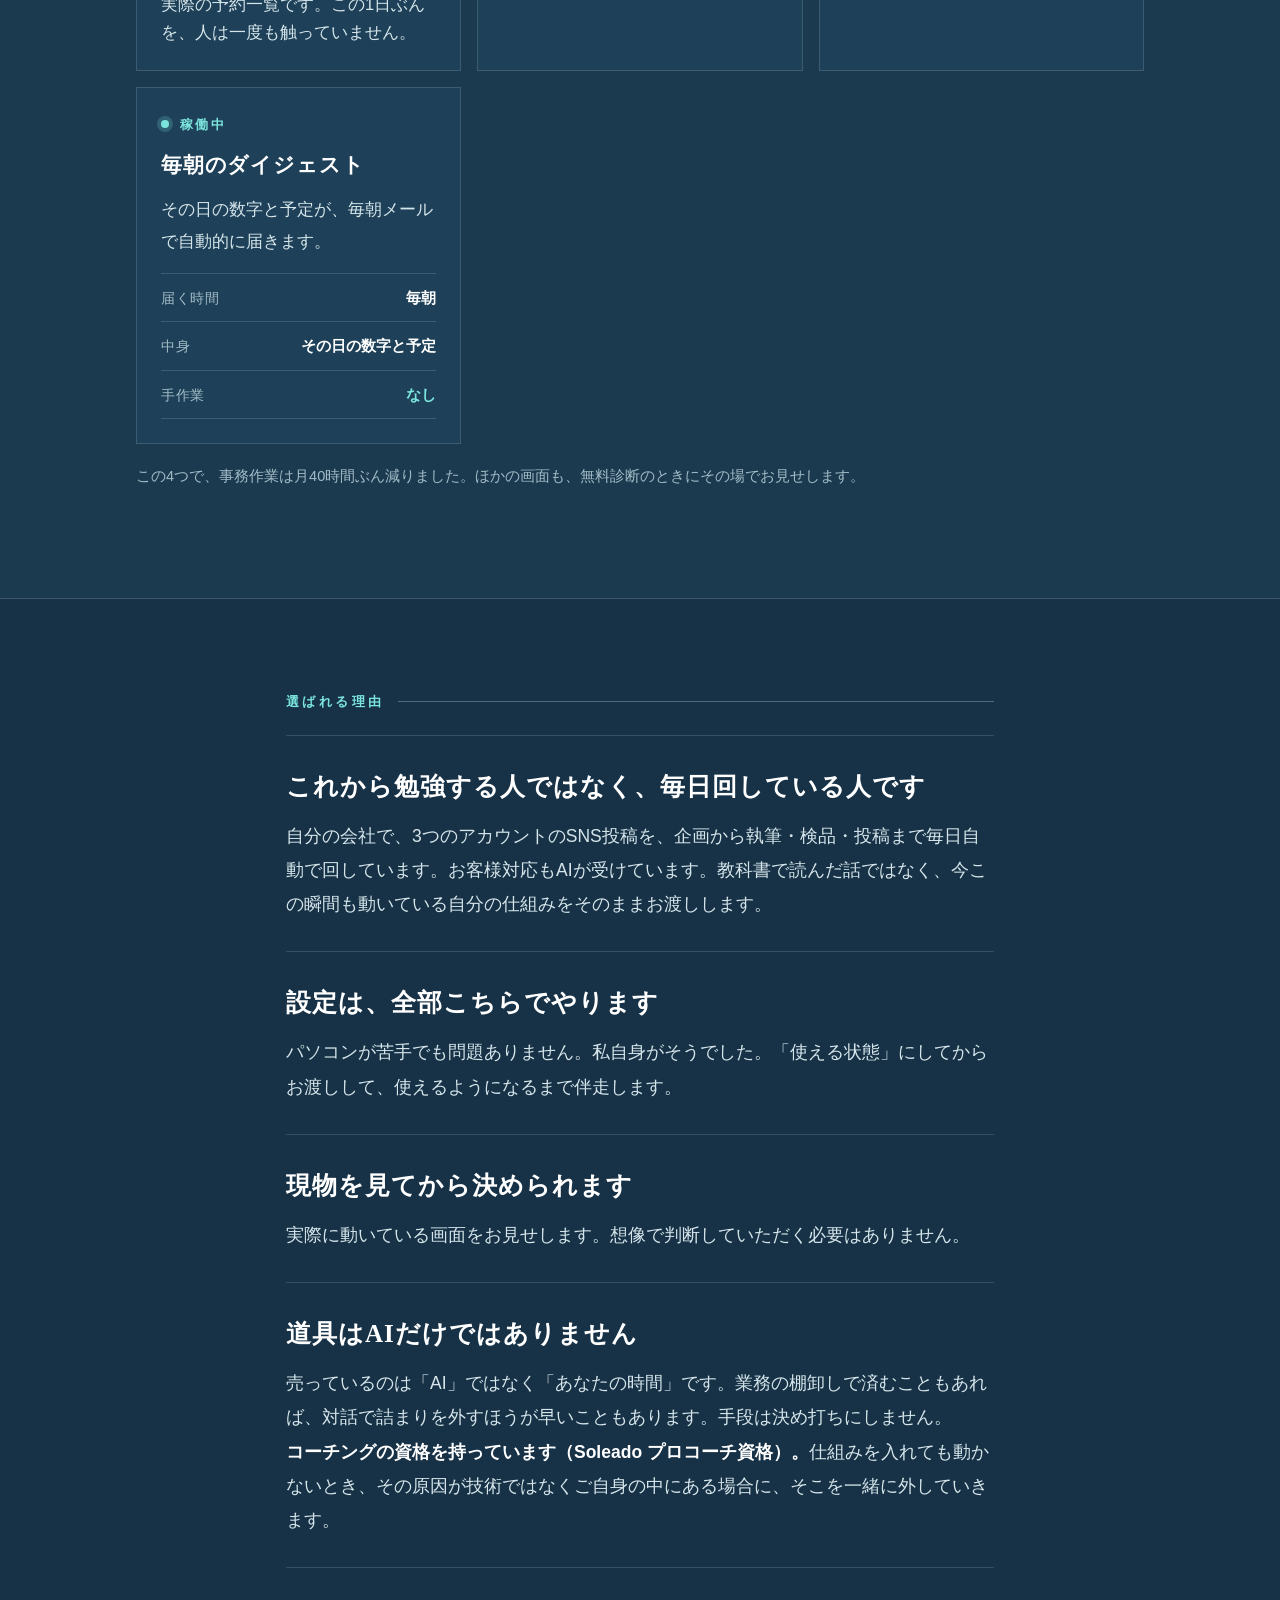
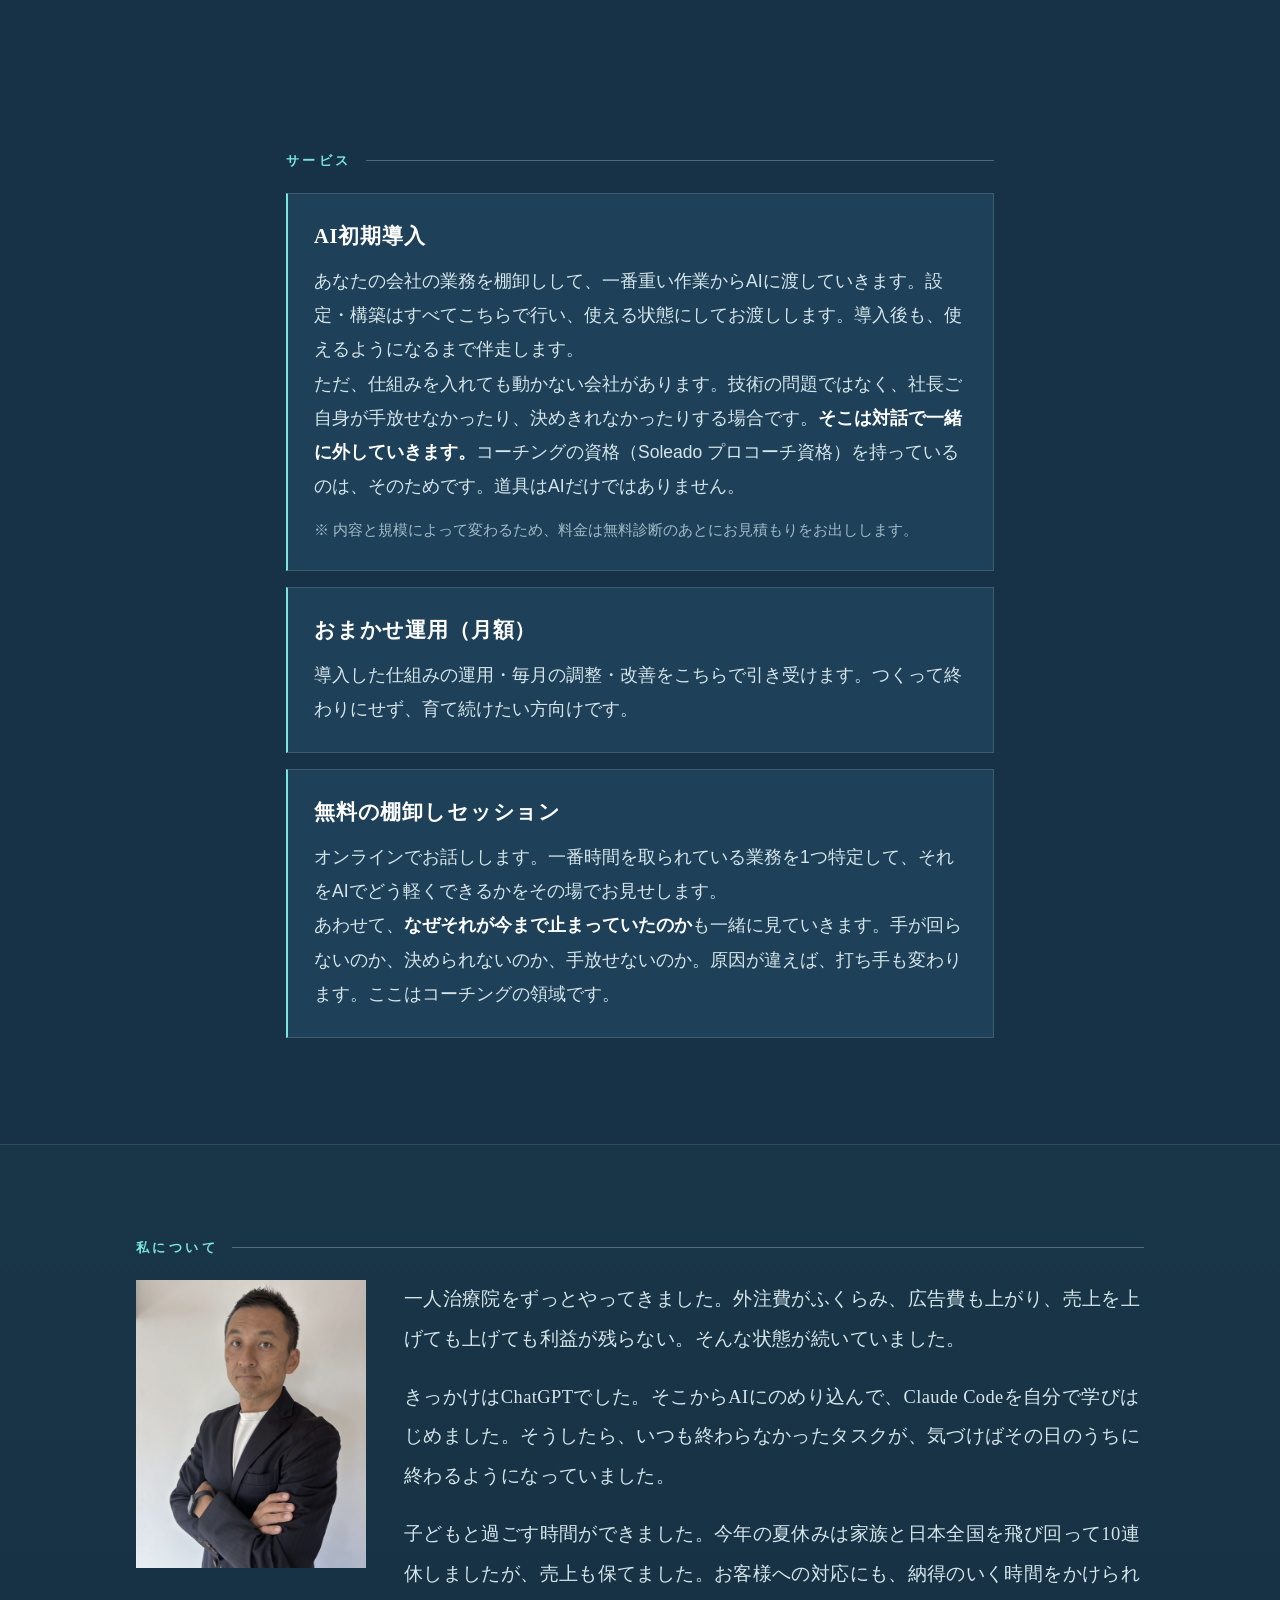
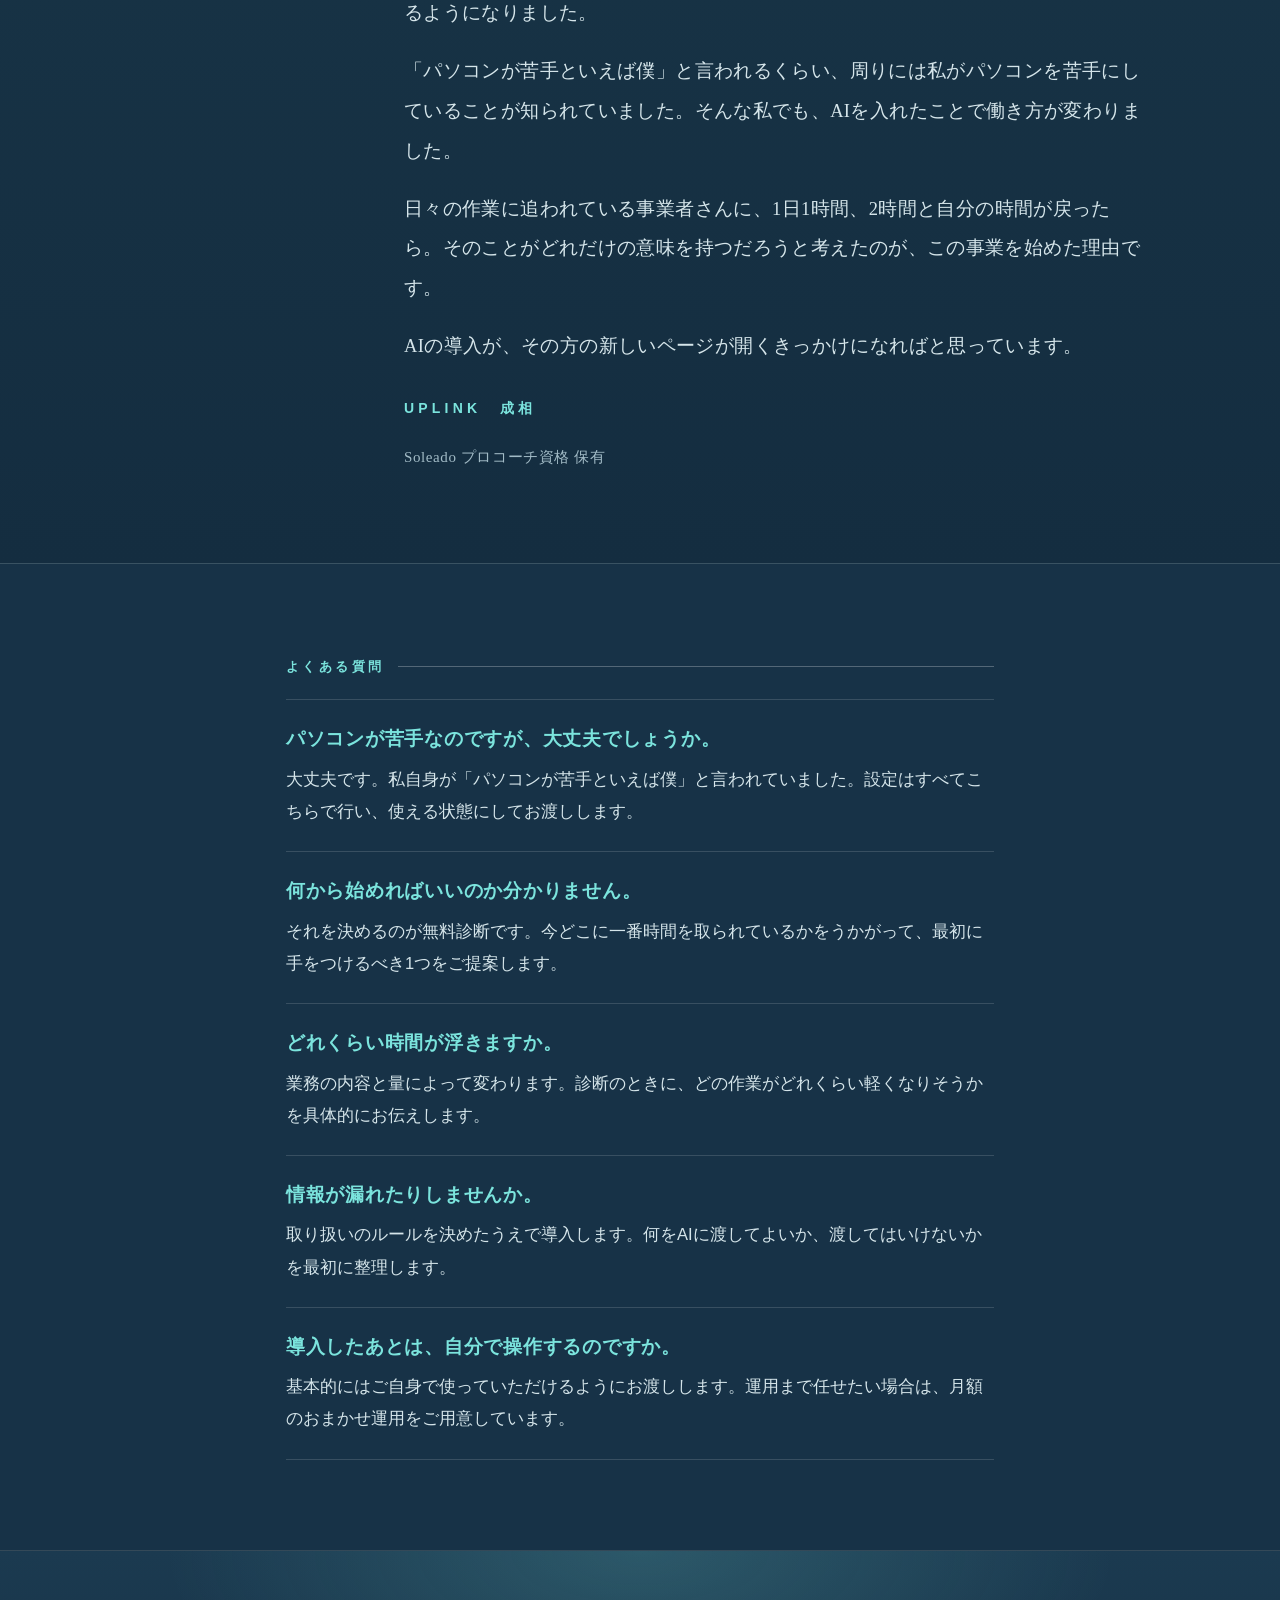
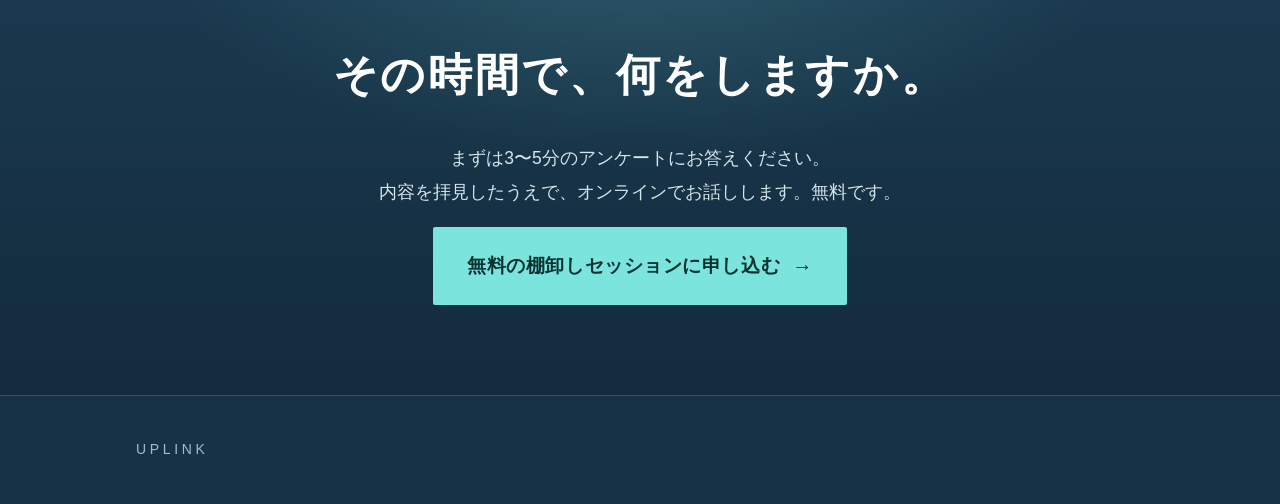
==== commit e83634d6: "実際に動いている仕組み: SHOT枠4つを実データに差し替え スクリーンショット待ちで空いていた点線枠を、写真なしで成立する形に置き換えた。  - SNS投稿の自動化: 実際の予約一覧（2026-09" ====
--- a/index.html
+++ b/index.html
@@ -84,20 +84,52 @@
     <p class="eye">実際に動いている仕組み</p>
     <p class="lead">全て、私が自分の事業で毎日使っているものです。</p>
     <div class="mods rv">
+
       <div class="mod"><div class="modhead"><i class="dot"></i><span>稼働中</span></div>
         <h3>SNS投稿の自動化</h3><p>3つのアカウントで、企画から執筆・検品・投稿まで毎日自動で動いています。</p>
-        <div class="slot wide"><b>SHOT 01</b><span>予約投稿が並んでいる画面</span></div></div>
+        <div class="sched">
+          <div class="schhead"><b>予約一覧</b><span>2026年9月10日／24枠</span></div>
+          <ul>
+            <li><time>06:00</time><span>10年間、院長が新規より先に見てきた1つの数字</span></li>
+            <li><time>07:30</time><span>2週間で来なくなる患者様を、院長は35,000円の説明で減らしました</span></li>
+            <li><time>08:00</time><span>2回目で去る患者様を止める、院長の3つの声かけ</span></li>
+            <li><time>09:00</time><span>通院計画を3ヶ月単位で組む院長が、途中で変えない1つの前提</span></li>
+            <li><time>10:00</time><span>施術中に体感を言葉にしてもらう、院長の3つの聞き方</span></li>
+            <li><time>10:30</time><span>半年ぶりの患者様が戻りやすくなる、院長の3つの入口</span></li>
+            <li><time>11:00</time><span>再来のきっかけ作りを、僕はAIとの2択の文面で用意しています</span></li>
+            <li><time>12:00</time><span>失客を1人止めるだけで、院長にとっては新規5万円分に相当します</span></li>
+          </ul>
+          <div class="more">この日はあと16枠　22:00まで</div>
+        </div>
+        <p class="shotcap">実際の予約一覧です。この1日ぶんを、人は一度も触っていません。</p>
+      </div>
+
       <div class="mod"><div class="modhead"><i class="dot"></i><span>稼働中</span></div>
         <h3>LINEでのお客様対応の自動化</h3><p>AIがお客様のLINEに応答し、一人ひとりに合わせた案内を返す仕組みを商用で運用しています。</p>
-        <div class="slot wide"><b>SHOT 02</b><span>BOTのやりとり（お客様情報は伏せます）</span></div></div>
+        <div class="shotimg"><img src="images/line-bot.jpg" alt="AIがお客様のLINEに応答しているやりとり" loading="lazy" width="590" height="750"></div>
+        <p class="shotcap">実際のやりとりです。お名前とアイコンは伏せています。</p>
+      </div>
+
       <div class="mod"><div class="modhead"><i class="dot"></i><span>稼働中</span></div>
         <h3>聞けば答えるAI秘書</h3><p>経営メモやマニュアルをAIに読ませて、調べもの・文章づくりを任せています。</p>
-        <div class="slot wide"><b>SHOT 03</b><span>質問して答えが返っている画面</span></div></div>
+        <dl class="spec">
+          <div><dt>読み込み済み</dt><dd>経営メモ・マニュアル</dd></div>
+          <div><dt>使い方</dt><dd>聞くと答えが返る</dd></div>
+          <div><dt>用途</dt><dd>調べもの・文章づくり</dd></div>
+        </dl>
+      </div>
+
       <div class="mod"><div class="modhead"><i class="dot"></i><span>稼働中</span></div>
         <h3>毎朝のダイジェスト</h3><p>その日の数字と予定が、毎朝メールで自動的に届きます。</p>
-        <div class="slot wide"><b>SHOT 04</b><span>実際に届いたメール（数字は伏せます）</span></div></div>
-    </div>
-    <p class="mut" style="font-size:14.5px;margin-top:18px">※ スクショは任意です。無くても成立しますが、あると「現物を見せます」という言葉の裏付けになります。</p>
+        <dl class="spec">
+          <div><dt>届く時間</dt><dd>毎朝</dd></div>
+          <div><dt>中身</dt><dd>その日の数字と予定</dd></div>
+          <div><dt>手作業</dt><dd><em>なし</em></dd></div>
+        </dl>
+      </div>
+
+    </div>
+    <p class="mut" style="font-size:14.5px;margin-top:18px">この4つで、事務作業は月40時間ぶん減りました。ほかの画面も、無料診断のときにその場でお見せします。</p>
   </div></div>
 
   <div class="sec"><div class="wrap narrow">
--- a/css/style.css
+++ b/css/style.css
@@ -164,3 +164,29 @@
     background:#122736;border-bottom:1px solid rgba(255,255,255,.1);
     padding:12px 22px;font-size:13.5px;line-height:1.7}
   .bar b{color:#7BE4DD}
+
+/* ===== 実際に動いている仕組み：スクショの代わりに置く要素（2026-09-09） ===== */
+.lp .sched{margin-top:16px;border:1px solid var(--line);background:#0A111C}
+.lp .schhead{display:flex;justify-content:space-between;align-items:baseline;gap:12px;
+  padding:10px 14px;border-bottom:1px solid var(--line);font-size:13px;color:var(--mut)}
+.lp .schhead b{color:var(--cy);font-family:var(--fn);letter-spacing:.12em;font-size:12px}
+.lp .sched ul{list-style:none;margin:0;padding:0}
+.lp .sched li{display:grid;grid-template-columns:52px 1fr;gap:12px;align-items:baseline;
+  padding:8px 14px;border-bottom:1px solid rgba(255,255,255,.06)}
+.lp .sched li:last-child{border-bottom:none}
+.lp .sched time{font-family:var(--fn);font-size:12.5px;color:var(--cy);font-variant-numeric:tabular-nums}
+.lp .sched li span{font-size:13.5px;line-height:1.65;color:var(--ink2);
+  overflow:hidden;text-overflow:ellipsis;white-space:nowrap;display:block}
+.lp .sched .more{padding:10px;text-align:center;font-size:12.5px;letter-spacing:.1em;
+  color:var(--mut);border-top:1px solid var(--line)}
+
+.lp .shotimg{margin-top:16px;border:1px solid var(--line);background:#FFFFFF;overflow:hidden}
+.lp .shotimg img{display:block;width:100%;height:auto}
+.lp .shotcap{margin:10px 0 0;font-size:12.5px;line-height:1.7;color:var(--mut)}
+
+.lp .spec{margin:16px 0 0;border-top:1px solid var(--line)}
+.lp .spec div{display:flex;justify-content:space-between;align-items:baseline;gap:18px;
+  padding:9px 0;border-bottom:1px solid var(--line)}
+.lp .spec dt{margin:0;color:var(--mut);font-size:14px;letter-spacing:.04em;white-space:nowrap}
+.lp .spec dd{margin:0;color:#FFFFFF;font-size:15px;font-weight:700;text-align:right}
+.lp .spec dd em{font-style:normal;color:var(--cy)}
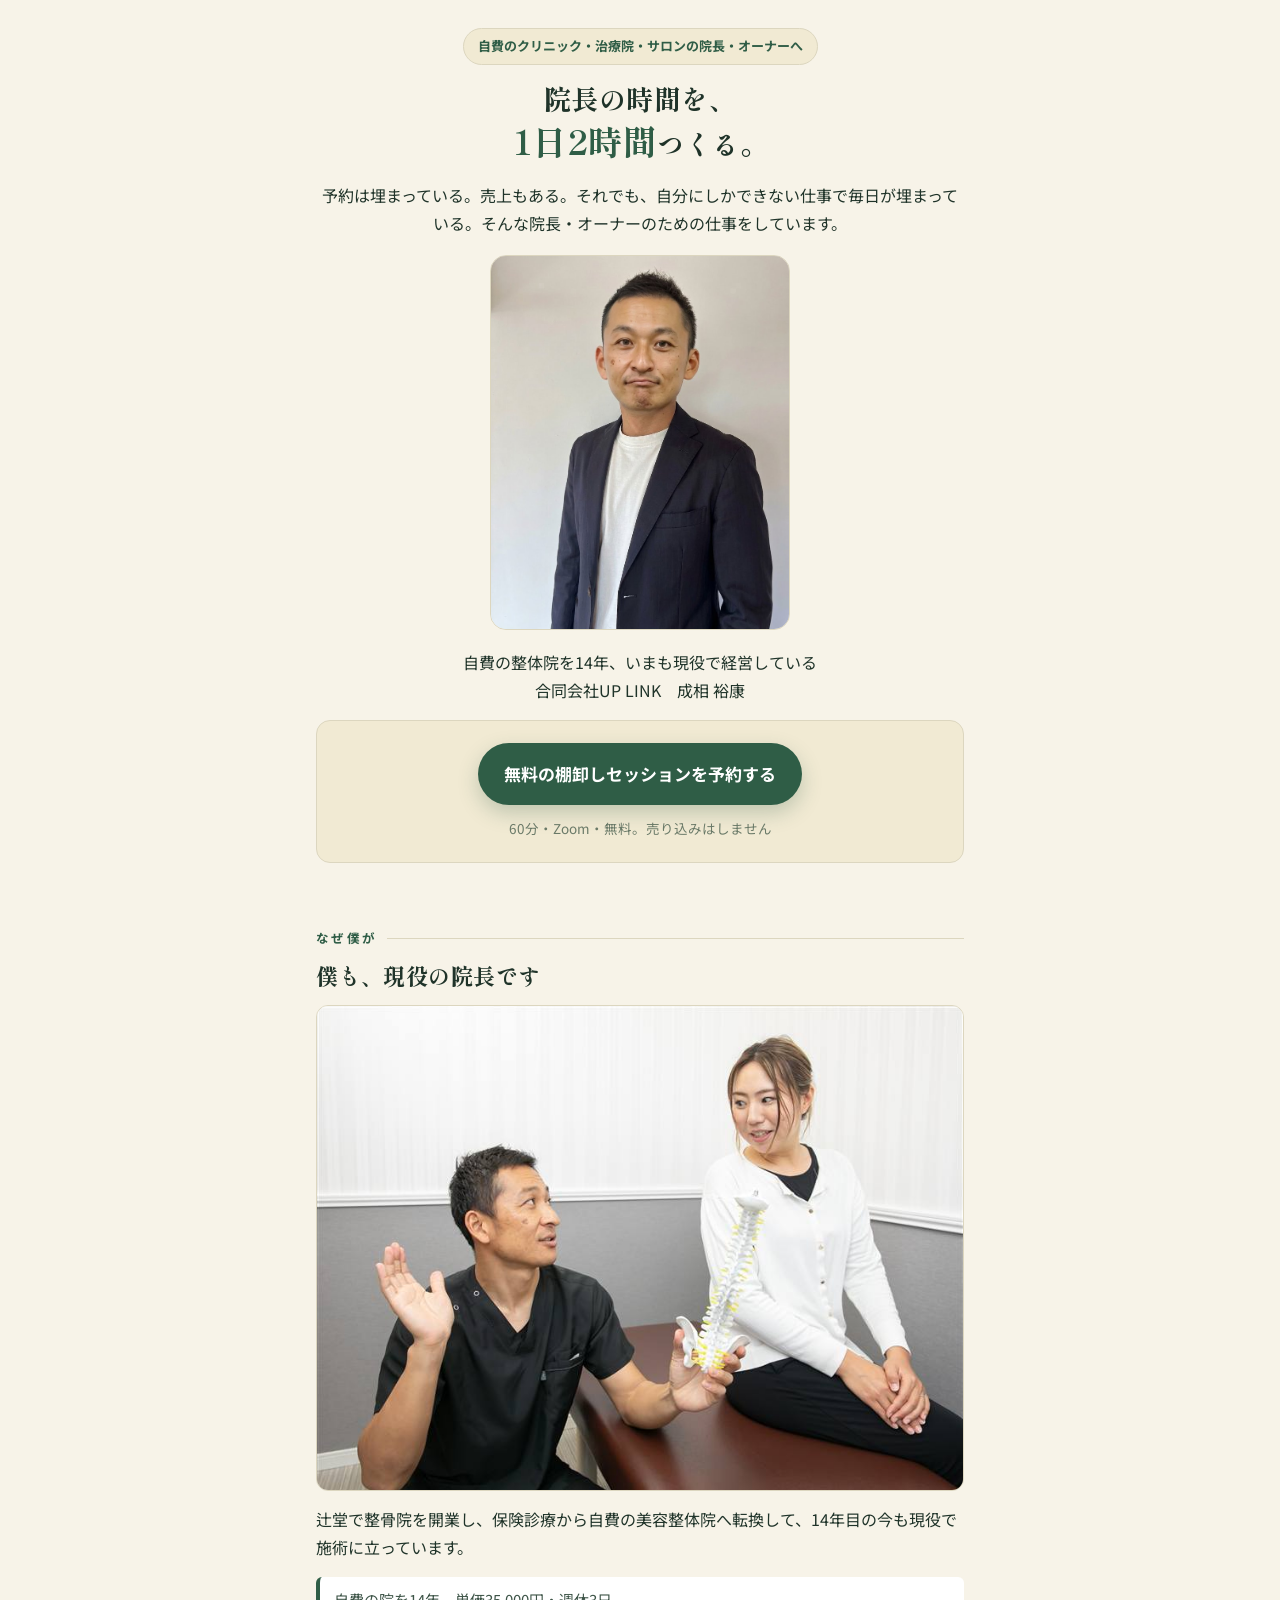
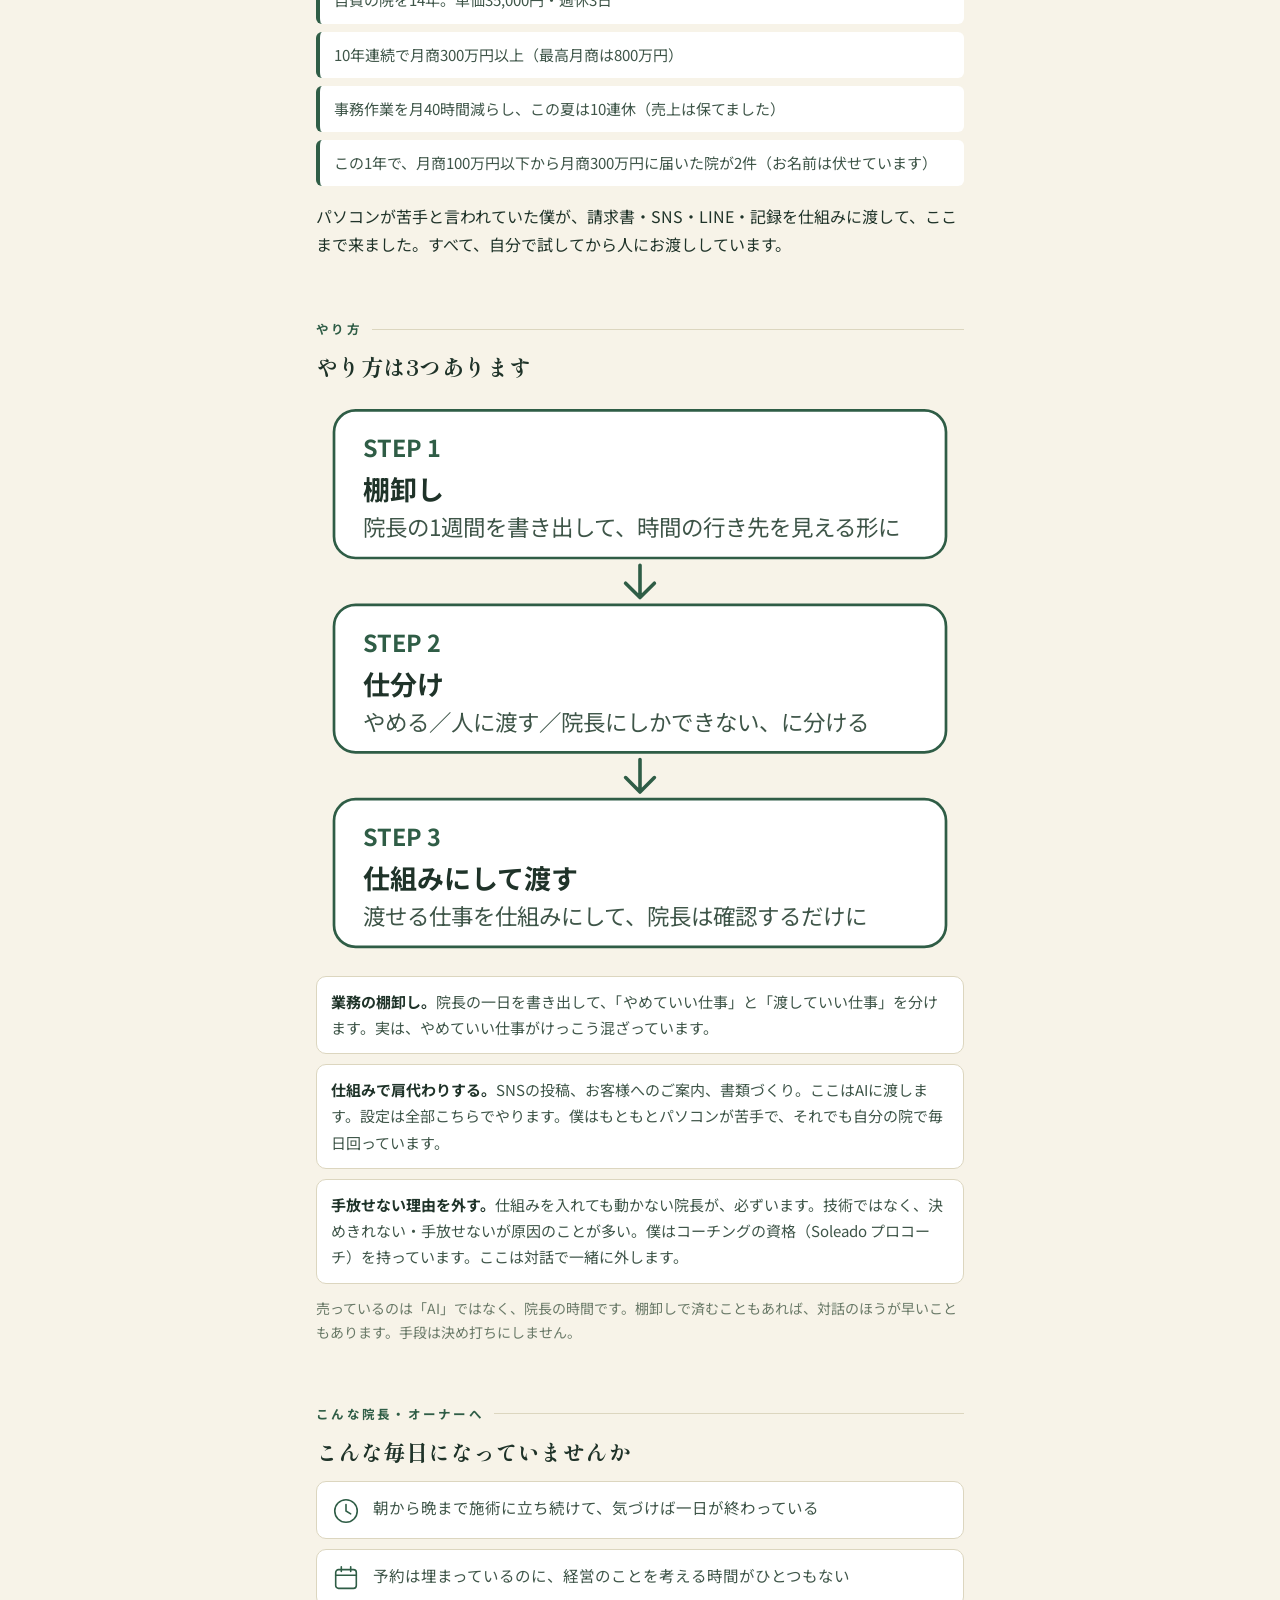
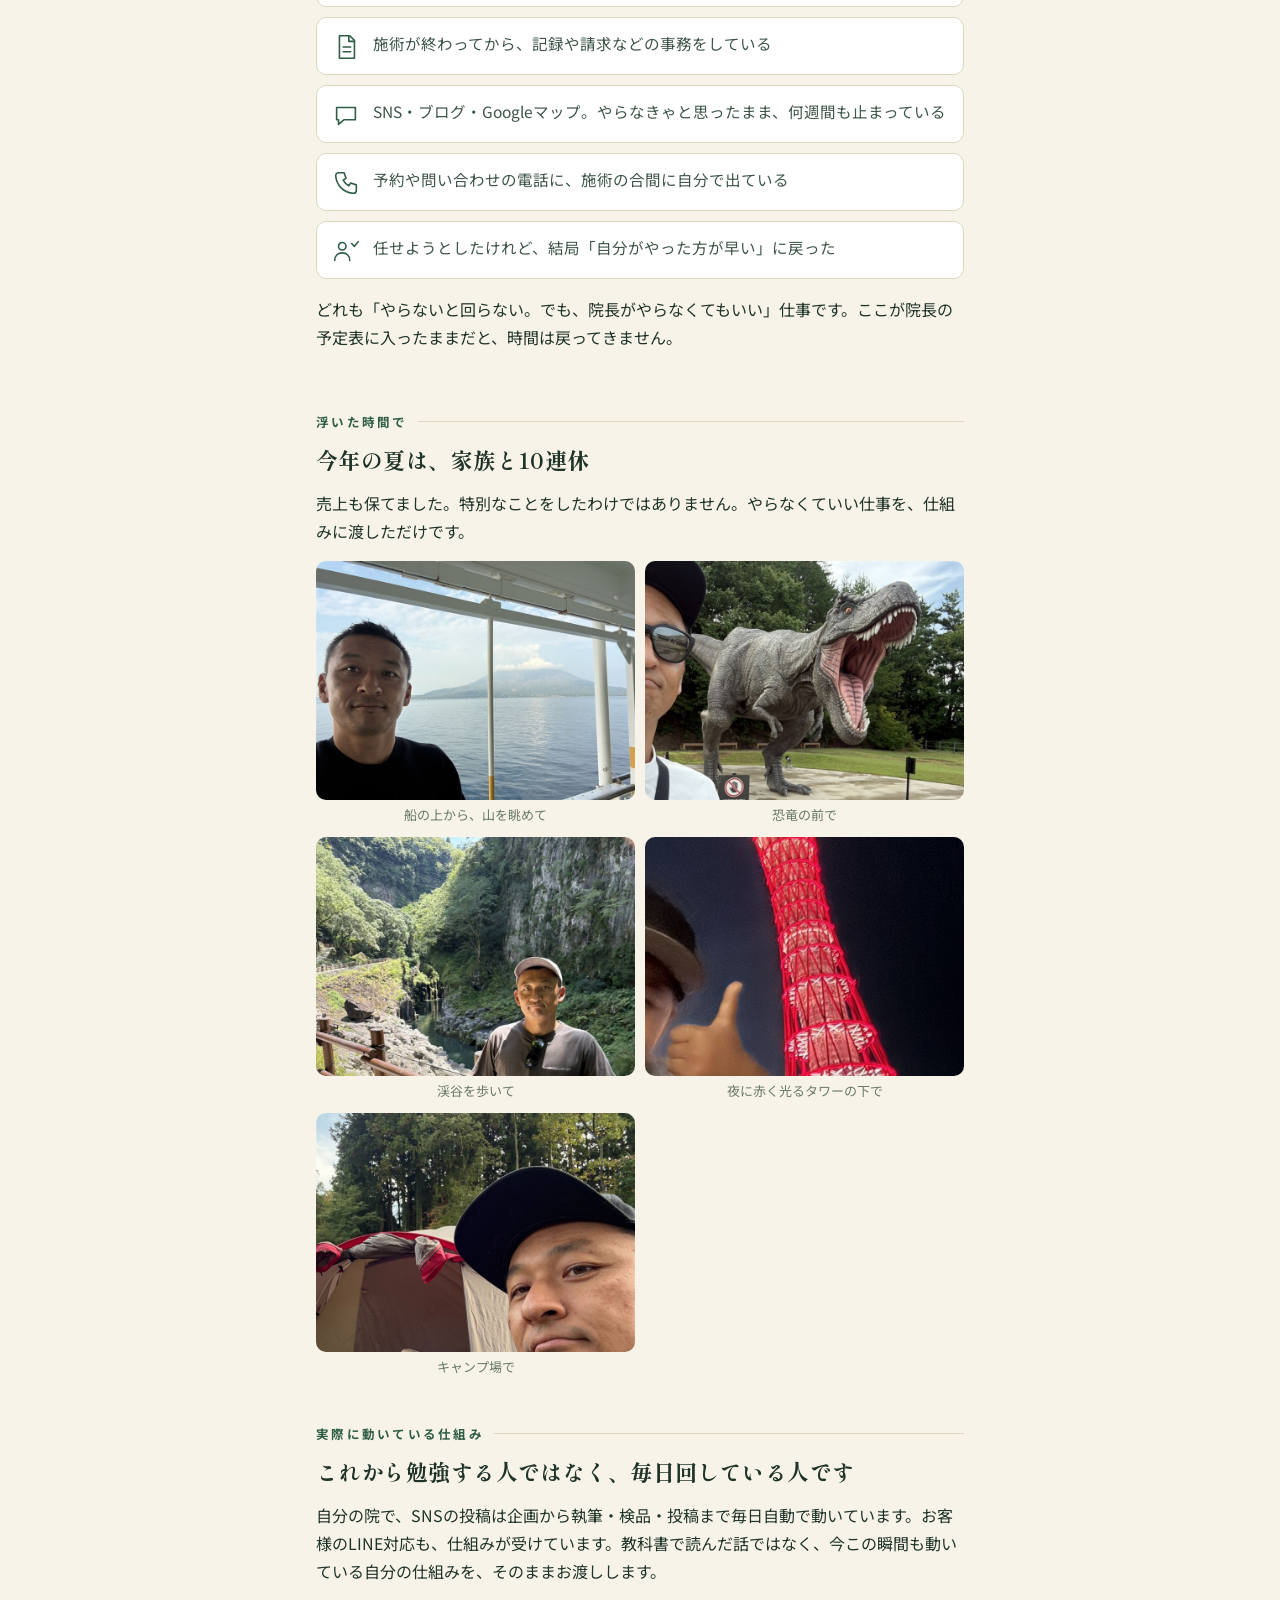
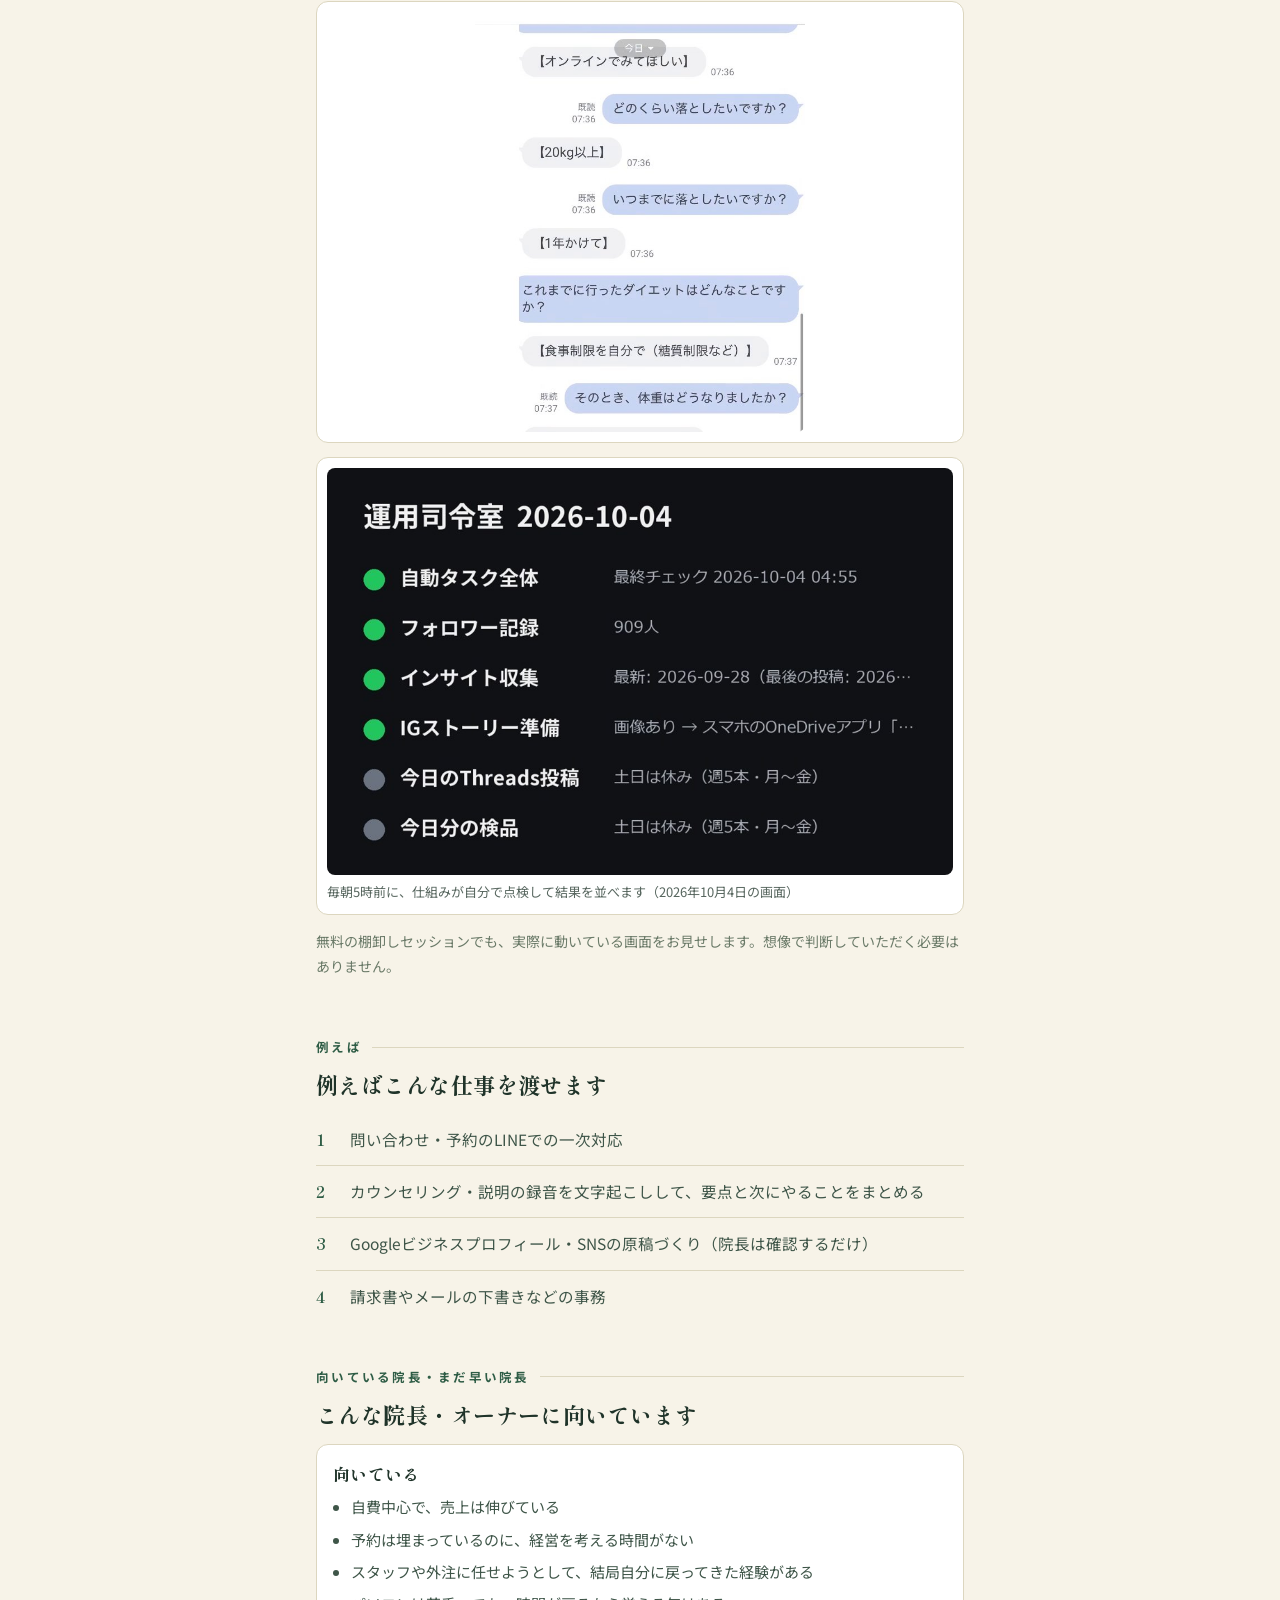
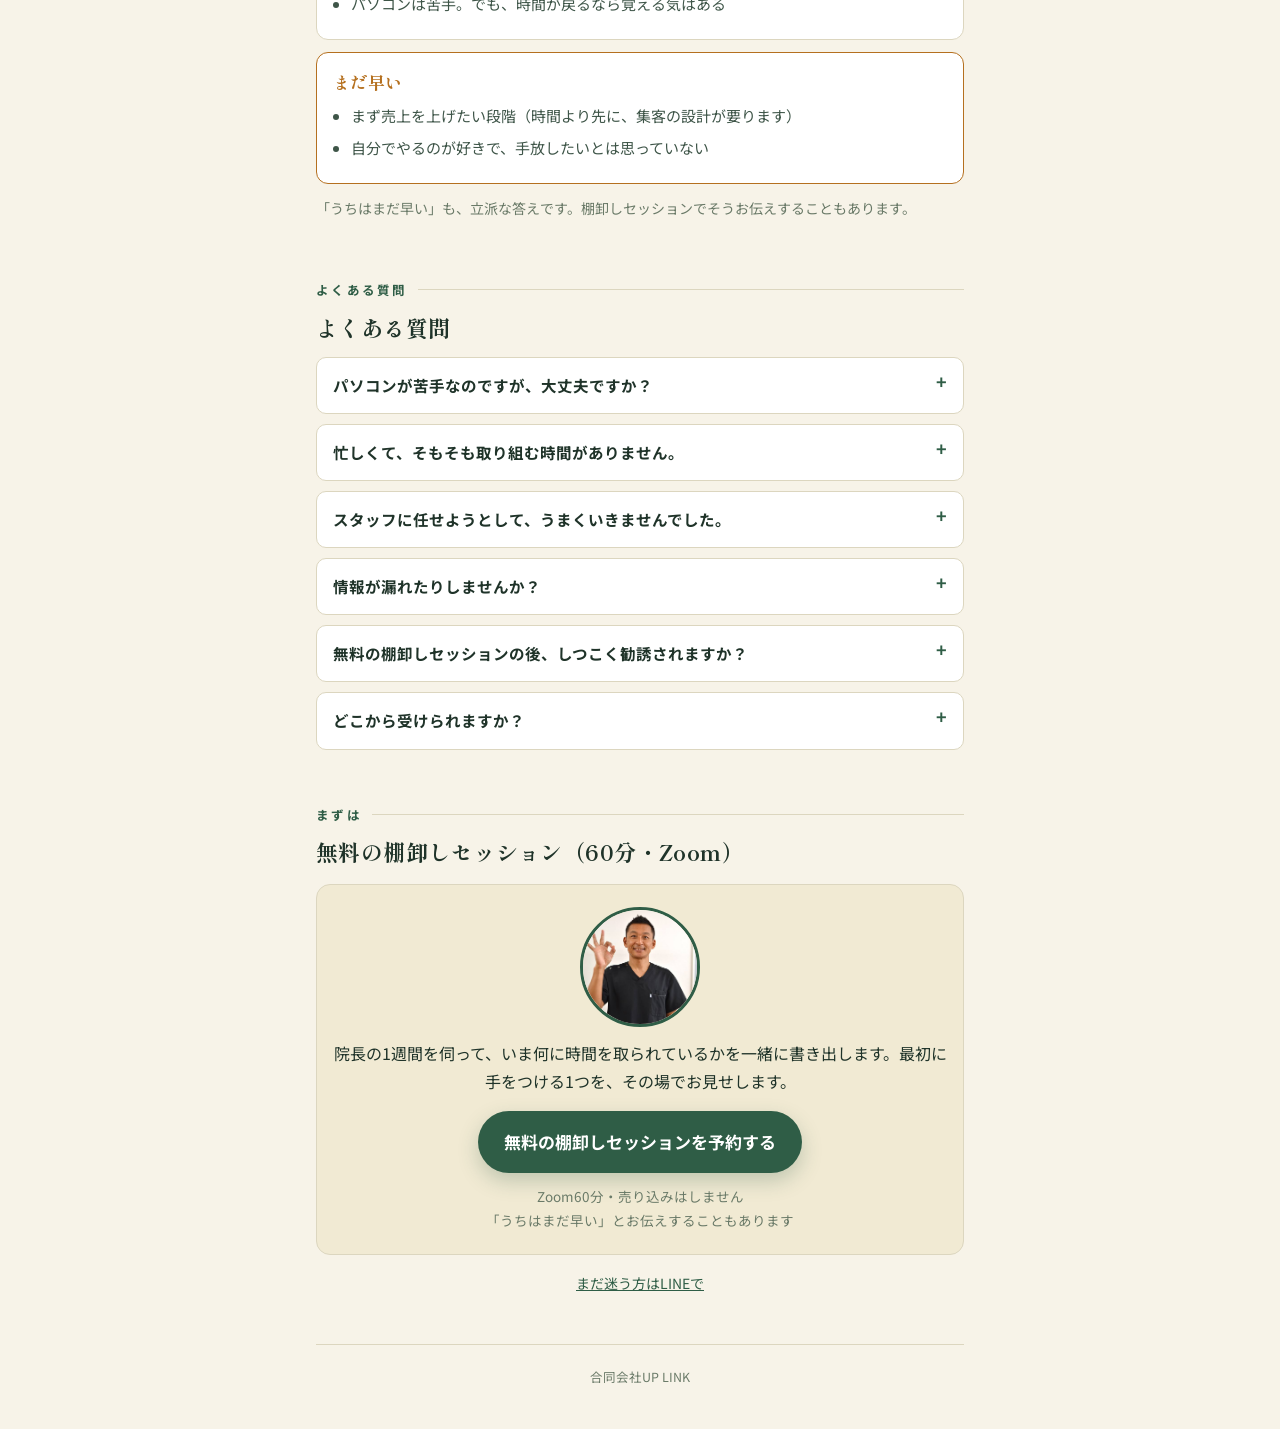
==== commit 4a8e4db0: "トップを院長・オーナー向けの正本LPに差し替え（無料の棚卸しセッション60分・値段なし・山本さん案の順番）2026-10-04 Co-Authored-By: Claude Opus 5.5 <nor" ====
--- a/index.html
+++ b/index.html
@@ -3,209 +3,289 @@
 <head>
 <meta charset="UTF-8">
 <meta name="viewport" content="width=device-width, initial-scale=1">
-<title>UPLINK｜パソコンが苦手な経営者のためのAI初期導入</title>
-<meta name="description" content="1日2時間、経営者の時間をつくる。SNS投稿・顧客対応・書類作成をAIに任せる仕組みを、設定から全部こちらで行って導入します。まずは無料のAI活用診断から。">
-<link rel="canonical" href="__SITE_URL__/">
+<title>自費のクリニック・治療院・サロンの院長・オーナーへ｜院長の時間を1日2時間つくる｜成相 裕康</title>
+<meta name="description" content="自費の整体院を14年経営する現役の院長が、院長・オーナーの時間を1日2時間つくるお手伝いをします。まずは無料の棚卸しセッション（60分・Zoom）から。">
+<link rel="canonical" href="https://hiro0183.github.io/uplink-lp/">
+<meta property="og:url" content="https://hiro0183.github.io/uplink-lp/">
 <meta property="og:type" content="website">
-<meta property="og:title" content="UPLINK｜パソコンが苦手な経営者のためのAI初期導入">
-<meta property="og:description" content="1日2時間、経営者の時間をつくる。その時間で、何をしますか。">
-<meta property="og:image" content="__SITE_URL__/images/ogp.jpg">
-<meta property="og:url" content="__SITE_URL__/">
-<meta property="og:site_name" content="UPLINK">
-<meta name="twitter:card" content="summary_large_image">
-<link rel="icon" href="favicon.svg" type="image/svg+xml">
-<link rel="stylesheet" href="css/style.css">
+<meta property="og:title" content="院長の時間を、1日2時間つくる｜成相 裕康">
+<meta property="og:description" content="自費のクリニック・治療院・サロンの院長・オーナーへ。まずは無料の棚卸しセッション（60分・Zoom）。">
+<meta property="og:image" content="https://hiro0183.github.io/uplink-lp/images/ogp.jpg">
+<link rel="preconnect" href="https://fonts.googleapis.com">
+<link rel="preconnect" href="https://fonts.gstatic.com" crossorigin>
+<link href="https://fonts.googleapis.com/css2?family=Noto+Sans+JP:wght@400;500;700&family=Shippori+Mincho:wght@500;700&display=swap" rel="stylesheet">
+<style>
+:root{
+  --bg:#F7F3E8; --card:#FFFFFF; --line:#DCD6BF;
+  --ink:#1F3329; --ink2:#3E5548; --mut:#6A7A68;
+  --green:#2F5D46; --cream:#F1EAD3; --amber:#B5701F;
+  --ph:#E4E4E0; --phline:#B9B9B2; --phtxt:#6B6B66;
+  --ff:"Noto Sans JP","Hiragino Kaku Gothic ProN","Yu Gothic","Meiryo",sans-serif;
+  --fm:"Shippori Mincho","Hiragino Mincho ProN","Yu Mincho",serif;
+}
+@media (prefers-color-scheme: dark){
+  :root{
+    --bg:#12201A; --card:#1A2C24; --line:#2E4438;
+    --ink:#EDF3EC; --ink2:#C8D6C9; --mut:#9AAD9D;
+    --green:#7FD1A8; --cream:#20302A; --amber:#E0A458;
+    --ph:#25332C; --phline:#4A5E52; --phtxt:#9AAD9D;
+  }
+}
+*{box-sizing:border-box}
+html,body{margin:0;padding:0;overflow-x:hidden}
+body{background:var(--bg);color:var(--ink);font-family:var(--ff);font-size:16px;line-height:1.75;-webkit-font-smoothing:antialiased}
+.wrap{max-width:680px;margin:0 auto;padding:0 16px}
+img,svg{max-width:100%;height:auto;display:block}
+a{color:var(--green)}
+h1,h2,h3{font-family:var(--fm);line-height:1.5;letter-spacing:.02em;margin:0 0 .6em;color:var(--ink)}
+h1{font-size:27px}
+h2{font-size:22px}
+h3{font-size:17px}
+p{margin:0 0 1em}
+section{padding:40px 0 4px}
+.eye{font-size:12.5px;letter-spacing:.18em;color:var(--green);font-weight:700;margin:0 0 10px;display:flex;align-items:center;gap:10px}
+.eye::after{content:"";flex:1;height:1px;background:var(--line)}
+.mut{color:var(--mut);font-size:14px}
+
+/* hero */
+.hero{padding:28px 0 8px;text-align:center}
+.hero .tag{display:inline-block;background:var(--cream);border:1px solid var(--line);color:var(--green);border-radius:999px;padding:6px 14px;font-size:13px;font-weight:700;margin-bottom:14px}
+.big{font-family:var(--fm);font-size:34px;font-weight:700;color:var(--green);line-height:1.3}
+.hero .photo{width:100%;max-width:300px;aspect-ratio:4/5;object-fit:cover;object-position:50% 20%;border-radius:16px;margin:18px auto;border:1px solid var(--line)}
+.cta-box{text-align:center;background:var(--cream);border:1px solid var(--line);border-radius:14px;padding:22px 16px;margin:16px 0}
+.cta-btn{display:inline-block;background:var(--green);color:#fff !important;text-decoration:none;font-weight:700;font-size:17px;padding:16px 26px;border-radius:999px;box-shadow:0 8px 20px rgba(47,93,70,.25);max-width:100%}
+@media (prefers-color-scheme: dark){.cta-btn{color:#0E1913 !important}}
+.cta-sub{font-size:13.5px;color:var(--mut);margin:12px 0 0}
+
+/* pains */
+.pains{list-style:none;margin:0;padding:0;display:grid;gap:10px}
+.pains li{display:flex;gap:12px;align-items:flex-start;background:var(--card);border:1px solid var(--line);border-radius:10px;padding:12px 14px;font-size:15.5px;color:var(--ink2)}
+.pains svg{flex:none;width:30px;height:30px;stroke:var(--green);fill:none;stroke-width:1.7;stroke-linecap:round;stroke-linejoin:round;margin-top:2px}
+
+/* who */
+.who{display:grid;gap:14px}
+.who img{border-radius:12px;border:1px solid var(--line);width:100%;aspect-ratio:4/3;object-fit:cover}
+.facts{list-style:none;margin:0 0 1em;padding:0;display:grid;gap:8px}
+.facts li{background:var(--card);border-left:4px solid var(--green);border-radius:6px;padding:10px 14px;font-size:15px;color:var(--ink2)}
+
+/* gallery */
+.gal{display:grid;grid-template-columns:1fr 1fr;gap:10px;margin:0}
+.gal figure{margin:0}
+.gal img{width:100%;aspect-ratio:4/3;object-fit:cover;border-radius:10px}
+.gal figcaption{font-size:13px;color:var(--mut);margin-top:4px;text-align:center}
+
+/* steps svg */
+.steps svg{width:100%}
+.steps text{font-family:var(--ff)}
+.steps .box{fill:var(--card);stroke:var(--green);stroke-width:1.5}
+.steps .t1{fill:var(--ink);font-weight:700;font-size:15px}
+.steps .t2{fill:var(--ink2);font-size:12.5px}
+.steps .num{fill:var(--green);font-weight:700;font-size:13px}
+.steps .arr{stroke:var(--green);stroke-width:2;fill:none;stroke-linecap:round;stroke-linejoin:round}
+.steplist{list-style:none;margin:14px 0 0;padding:0;display:grid;gap:10px}
+.steplist li{background:var(--card);border:1px solid var(--line);border-radius:10px;padding:12px 14px;font-size:15px;color:var(--ink2)}
+.steplist b{color:var(--ink)}
+
+/* proof */
+.shot{background:var(--card);border:1px solid var(--line);border-radius:12px;padding:10px;margin:0 0 14px}
+.shot img{border-radius:8px;margin:0 auto;max-height:420px;width:auto}
+.ph{background:var(--ph);border:2px dashed var(--phline);border-radius:12px;color:var(--phtxt);text-align:center;font-size:14px;font-weight:700;display:flex;align-items:center;justify-content:center;min-height:170px;padding:16px;margin:0 0 14px}
+
+.numlist{list-style:none;margin:0;padding:0;counter-reset:n}
+.numlist li{counter-increment:n;display:grid;grid-template-columns:26px 1fr;gap:8px;padding:12px 0;border-bottom:1px solid var(--line);font-size:15.5px;color:var(--ink2)}
+.numlist li:last-child{border-bottom:none}
+.numlist li::before{content:counter(n);font-family:var(--fm);font-weight:700;color:var(--green)}
+
+.fit{display:grid;gap:12px}
+.fit div{background:var(--card);border:1px solid var(--line);border-radius:12px;padding:16px}
+.fit h3{margin-bottom:8px}
+.fit ul{margin:0;padding-left:1.2em;font-size:15px;color:var(--ink2)}
+.fit li{margin-bottom:6px}
+.fit .no{border-color:var(--amber)}
+.fit .no h3{color:var(--amber)}
+
+details{background:var(--card);border:1px solid var(--line);border-radius:10px;padding:14px 16px;margin-bottom:10px}
+summary{cursor:pointer;font-weight:700;font-size:15.5px;list-style:none;display:flex;justify-content:space-between;gap:10px}
+summary::-webkit-details-marker{display:none}
+summary::after{content:"+";color:var(--green);font-size:18px;line-height:1}
+details[open] summary::after{content:"−"}
+details p{margin:10px 0 0;font-size:15px;color:var(--ink2)}
+
+.final .face{width:120px;aspect-ratio:1;object-fit:cover;object-position:50% 25%;border-radius:50%;margin:0 auto 12px;border:3px solid var(--green)}
+.line-small{text-align:center;font-size:14px;margin:6px 0 0}
+footer{margin-top:44px;padding:20px 0 40px;border-top:1px solid var(--line);font-size:12.5px;color:var(--mut);text-align:center;line-height:1.9}
+</style>
 </head>
 <body>
-<div class="lp">
-
-  <div class="hero">
-    <div class="wrap heroin">
-      <div>
-        <p class="brand">UPLINK</p>
-        <h1>パソコンが苦手だった僕が、<br>10連休を取れるようになりました。</h1>
-        <p class="sub">1日2時間、経営者の時間をつくる。<br>その時間で、何をしますか。</p>
-        <p class="lead">「パソコンが苦手といえば僕」と言われていました。AIを自分で学んで仕組みを作ったら、いつも終わらなかったタスクが、その日のうちに終わるようになりました。同じ仕組みを、<strong>設定から全部こちらでやって</strong>、あなたの会社に入れます。</p>
-        <a class="cta" href="https://timerex.net/s/tujido.rapport2019_afb5/5daf3edf" target="_blank" rel="noopener">まずは無料の棚卸しセッションへ</a>
-        <p class="ctanote">3〜5分のアンケートに答えるだけ。そのあとオンラインでお話しします</p>
-      </div>
-      <figure class="portwrap" style="margin:0">
-        <img src="images/portrait.jpg" alt="UPLINK 成相">
-        <figcaption class="portcap">UPLINK　成相</figcaption>
-      </figure>
+<div class="wrap">
+
+<!-- 1. 一番上 -->
+<header class="hero">
+  <div class="tag">自費のクリニック・治療院・サロンの院長・オーナーへ</div>
+  <h1>院長の時間を、<br><span class="big">1日2時間</span>つくる。</h1>
+  <p>予約は埋まっている。売上もある。それでも、自分にしかできない仕事で毎日が埋まっている。そんな院長・オーナーのための仕事をしています。</p>
+  <img class="photo" src="images/hero.jpg" alt="成相 裕康" width="750" height="1000">
+  <p style="margin:0">自費の整体院を14年、いまも現役で経営している<br>合同会社UP LINK　成相 裕康</p>
+  <div class="cta-box">
+    <a class="cta-btn" href="https://timerex.net/s/tujido.rapport2019_afb5/5daf3edf" target="_blank" rel="noopener">無料の棚卸しセッションを予約する</a>
+    <p class="cta-sub">60分・Zoom・無料。売り込みはしません</p>
+  </div>
+</header>
+
+<!-- 3. なぜ僕が -->
+<section>
+  <p class="eye">なぜ僕が</p>
+  <h2>僕も、現役の院長です</h2>
+  <div class="who">
+    <img src="images/utage2.jpg" alt="骨格模型を使って、施術の説明をしている成相" width="760" height="570" loading="lazy">
+    <div>
+      <p>辻堂で整骨院を開業し、保険診療から自費の美容整体院へ転換して、14年目の今も現役で施術に立っています。</p>
+      <ul class="facts">
+        <li>自費の院を14年。単価35,000円・週休3日</li>
+        <li>10年連続で月商300万円以上（最高月商は800万円）</li>
+        <li>事務作業を月40時間減らし、この夏は10連休（売上は保てました）</li>
+        <li>この1年で、月商100万円以下から月商300万円に届いた院が2件（お名前は伏せています）</li>
+      </ul>
+      <p>パソコンが苦手と言われていた僕が、請求書・SNS・LINE・記録を仕組みに渡して、ここまで来ました。すべて、自分で試してから人にお渡ししています。</p>
     </div>
-    <div class="wrap">
-      <div class="figrow rv">
-        <div class="fig"><b>10<i>連休</i></b><span>今年の夏休み。売上も保てました</span></div>
-        <div class="fig"><b>3<i>アカウント</i></b><span>SNS投稿を毎日、全自動で運用中</span></div>
-        <div class="fig"><b>0<i>円</i></b><span>まずは無料のAI活用診断から</span></div>
-      </div>
+  </div>
+</section>
+
+<!-- 5. やり方は3つ -->
+<section>
+  <p class="eye">やり方</p>
+  <h2>やり方は3つあります</h2>
+  <div class="steps">
+    <svg viewBox="0 0 360 314" role="img" aria-label="棚卸し、仕分け、仕組みにして渡す、の3段階の図">
+      <rect class="box" x="10" y="8" width="340" height="82" rx="12"/>
+      <text class="num" x="26" y="34">STEP 1</text>
+      <text class="t1" x="26" y="58">棚卸し</text>
+      <text class="t2" x="26" y="78">院長の1週間を書き出して、時間の行き先を見える形に</text>
+      <path class="arr" d="M180 94v16M172 104l8 8 8-8"/>
+      <rect class="box" x="10" y="116" width="340" height="82" rx="12"/>
+      <text class="num" x="26" y="142">STEP 2</text>
+      <text class="t1" x="26" y="166">仕分け</text>
+      <text class="t2" x="26" y="186">やめる／人に渡す／院長にしかできない、に分ける</text>
+      <path class="arr" d="M180 202v16M172 212l8 8 8-8"/>
+      <rect class="box" x="10" y="224" width="340" height="82" rx="12"/>
+      <text class="num" x="26" y="250">STEP 3</text>
+      <text class="t1" x="26" y="274">仕組みにして渡す</text>
+      <text class="t2" x="26" y="294">渡せる仕事を仕組みにして、院長は確認するだけに</text>
+    </svg>
+  </div>
+  <ul class="steplist">
+    <li><b>業務の棚卸し。</b>院長の一日を書き出して、「やめていい仕事」と「渡していい仕事」を分けます。実は、やめていい仕事がけっこう混ざっています。</li>
+    <li><b>仕組みで肩代わりする。</b>SNSの投稿、お客様へのご案内、書類づくり。ここはAIに渡します。設定は全部こちらでやります。僕はもともとパソコンが苦手で、それでも自分の院で毎日回っています。</li>
+    <li><b>手放せない理由を外す。</b>仕組みを入れても動かない院長が、必ずいます。技術ではなく、決めきれない・手放せないが原因のことが多い。僕はコーチングの資格（Soleado プロコーチ）を持っています。ここは対話で一緒に外します。</li>
+  </ul>
+  <p class="mut" style="margin-top:12px">売っているのは「AI」ではなく、院長の時間です。棚卸しで済むこともあれば、対話のほうが早いこともあります。手段は決め打ちにしません。</p>
+</section>
+
+<!-- 2. こんな院長へ -->
+<section>
+  <p class="eye">こんな院長・オーナーへ</p>
+  <h2>こんな毎日になっていませんか</h2>
+  <ul class="pains">
+    <li><svg viewBox="0 0 32 32" aria-hidden="true"><circle cx="16" cy="16" r="12"/><path d="M16 9v7l5 3"/></svg>朝から晩まで施術に立ち続けて、気づけば一日が終わっている</li>
+    <li><svg viewBox="0 0 32 32" aria-hidden="true"><rect x="5" y="6" width="22" height="20" rx="3"/><path d="M5 12h22M11 3v5M21 3v5"/></svg>予約は埋まっているのに、経営のことを考える時間がひとつもない</li>
+    <li><svg viewBox="0 0 32 32" aria-hidden="true"><path d="M9 4h11l5 5v19H9z"/><path d="M19 4v6h6M13 16h8M13 21h8"/></svg>施術が終わってから、記録や請求などの事務をしている</li>
+    <li><svg viewBox="0 0 32 32" aria-hidden="true"><path d="M6 8h20v13H14l-6 5v-5H6z"/></svg>SNS・ブログ・Googleマップ。やらなきゃと思ったまま、何週間も止まっている</li>
+    <li><svg viewBox="0 0 32 32" aria-hidden="true"><path d="M8 5h6l2 6-3 2a14 14 0 0 0 6 6l2-3 6 2v6a3 3 0 0 1-3 3A20 20 0 0 1 5 8a3 3 0 0 1 3-3z"/></svg>予約や問い合わせの電話に、施術の合間に自分で出ている</li>
+    <li><svg viewBox="0 0 32 32" aria-hidden="true"><circle cx="12" cy="11" r="4"/><path d="M4 26c0-5 3.5-8 8-8s8 3 8 8M22 8l3 3 4-5"/></svg>任せようとしたけれど、結局「自分がやった方が早い」に戻った</li>
+  </ul>
+  <p style="margin-top:16px">どれも「やらないと回らない。でも、院長がやらなくてもいい」仕事です。ここが院長の予定表に入ったままだと、時間は戻ってきません。</p>
+</section>
+
+<!-- 4. 浮いた時間で -->
+<section>
+  <p class="eye">浮いた時間で</p>
+  <h2>今年の夏は、家族と10連休</h2>
+  <p>売上も保てました。特別なことをしたわけではありません。やらなくていい仕事を、仕組みに渡しただけです。</p>
+  <div class="gal">
+    <figure><img src="images/t1.jpg" alt="船の上から山を眺める成相" loading="lazy" width="760" height="570"><figcaption>船の上から、山を眺めて</figcaption></figure>
+    <figure><img src="images/t2.jpg" alt="恐竜の像の前で撮った写真" loading="lazy" width="760" height="570"><figcaption>恐竜の前で</figcaption></figure>
+    <figure><img src="images/t3.jpg" alt="渓谷を背に立つ成相" loading="lazy" width="760" height="570"><figcaption>渓谷を歩いて</figcaption></figure>
+    <figure><img src="images/t4.jpg" alt="夜に赤く光るタワー" loading="lazy" width="760" height="570"><figcaption>夜に赤く光るタワーの下で</figcaption></figure>
+    <figure><img src="images/t5.jpg" alt="テントの前で撮った写真" loading="lazy" width="760" height="570"><figcaption>キャンプ場で</figcaption></figure>
+  </div>
+</section>
+
+<!-- 6. 実際に動いている仕組み -->
+<section>
+  <p class="eye">実際に動いている仕組み</p>
+  <h2>これから勉強する人ではなく、毎日回している人です</h2>
+  <p>自分の院で、SNSの投稿は企画から執筆・検品・投稿まで毎日自動で動いています。お客様のLINE対応も、仕組みが受けています。教科書で読んだ話ではなく、今この瞬間も動いている自分の仕組みを、そのままお渡しします。</p>
+  <figure class="shot" style="margin-left:0;margin-right:0"><img src="images/line-bot.jpg" alt="AIがお客様のLINEに応答しているやりとり" loading="lazy" width="590" height="750"></figure>
+  <figure class="shot" style="margin-left:0;margin-right:0"><img src="images/office.jpg" alt="毎朝自動で状態を点検している運用司令室の画面" loading="lazy" width="900" height="586"><figcaption style="font-size:13px;opacity:.75;margin-top:6px">毎朝5時前に、仕組みが自分で点検して結果を並べます（2026年10月4日の画面）</figcaption></figure>
+  <p class="mut">無料の棚卸しセッションでも、実際に動いている画面をお見せします。想像で判断していただく必要はありません。</p>
+</section>
+
+<!-- 7. 渡せる仕事 -->
+<section>
+  <p class="eye">例えば</p>
+  <h2>例えばこんな仕事を渡せます</h2>
+  <ol class="numlist">
+    <li>問い合わせ・予約のLINEでの一次対応</li>
+    <li>カウンセリング・説明の録音を文字起こしして、要点と次にやることをまとめる</li>
+    <li>Googleビジネスプロフィール・SNSの原稿づくり（院長は確認するだけ）</li>
+    <li>請求書やメールの下書きなどの事務</li>
+  </ol>
+</section>
+
+<!-- 8. 向いている・まだ早い -->
+<section>
+  <p class="eye">向いている院長・まだ早い院長</p>
+  <h2>こんな院長・オーナーに向いています</h2>
+  <div class="fit">
+    <div>
+      <h3>向いている</h3>
+      <ul>
+        <li>自費中心で、売上は伸びている</li>
+        <li>予約は埋まっているのに、経営を考える時間がない</li>
+        <li>スタッフや外注に任せようとして、結局自分に戻ってきた経験がある</li>
+        <li>パソコンは苦手。でも、時間が戻るなら覚える気はある</li>
+      </ul>
     </div>
-  </div>
-
-  <div class="sec"><div class="wrap narrow">
-    <p class="eye">こんな状態になっていませんか</p>
-    <div class="probs rv">
-      <div class="prob"><b>SNS投稿</b><span>毎日つくるのが、正直しんどい</span></div>
-      <div class="prob"><b>ブログ・お知らせ</b><span>「書かなきゃ」のまま止まっている</span></div>
-      <div class="prob"><b>顧客フォロー</b><span>どうしても手が回らない</span></div>
-      <div class="prob"><b>新人教育の資料</b><span>つくる時間が、そもそもない</span></div>
-      <div class="prob"><b>自分にしかできない仕事</b><span>多すぎて、経営を考える時間がない</span></div>
-      <div class="prob"><b>AIの始め方</b><span>何から手をつければいいのか分からない</span></div>
+    <div class="no">
+      <h3>まだ早い</h3>
+      <ul>
+        <li>まず売上を上げたい段階（時間より先に、集客の設計が要ります）</li>
+        <li>自分でやるのが好きで、手放したいとは思っていない</li>
+      </ul>
     </div>
-    <p style="margin-top:26px" class="lead">どれも「やらないと回らない、でも自分がやらなくてもいい」仕事です。ここをAIに渡せると、1日は驚くほど変わります。</p>
-  </div></div>
-
-  <div class="sec travel"><div class="wrap">
-    <p class="eye am">その時間で、できたこと</p>
-    <h2>今年の夏休みは、家族と<br>日本全国を飛び回って10連休。</h2>
-    <p class="lead narrow">売上も保てました。特別なことをしたわけではありません。やらなくていい仕事を、AIに渡しただけです。</p>
-    <div class="gal rv">
-        <figure class="shot"><img src="images/t1.jpg" alt="船の上から" loading="lazy"><figcaption>船の上から</figcaption></figure>
-        <figure class="shot"><img src="images/t2.jpg" alt="恐竜と" loading="lazy"><figcaption>恐竜と</figcaption></figure>
-        <figure class="shot"><img src="images/t3.jpg" alt="渓谷にて" loading="lazy"><figcaption>渓谷にて</figcaption></figure>
-        <figure class="shot"><img src="images/t4.jpg" alt="夜のタワー" loading="lazy"><figcaption>夜のタワー</figcaption></figure>
-        <figure class="shot"><img src="images/t5.jpg" alt="キャンプ" loading="lazy"><figcaption>キャンプ</figcaption></figure>
-    </div>
-    <p class="mut" style="font-size:14.5px;margin-top:18px">※ 写真の下の文字は仮です。撮影地と時期（例:「7月・鹿児島」）を教えていただければ差し替えます。</p>
-  </div></div>
-
-  <div class="sec"><div class="wrap narrow">
-    <p class="eye">導入までの流れ</p>
-    <div class="steps rv">
-      <div class="step"><div class="no">01</div><div><h3>アンケート（3〜5分）</h3><p>今どこに時間を取られているかを、先に教えていただきます。</p></div></div>
-      <div class="step"><div class="no">02</div><div><h3>無料AI活用診断</h3><p>一番重い業務を1つ特定して、それをどう軽くできるかをその場でお見せします。</p></div></div>
-      <div class="step"><div class="no">03</div><div><h3>お見積もり</h3><p>内容と規模を踏まえて、必要な範囲だけをご提案します。</p></div></div>
-      <div class="step"><div class="no">04</div><div><h3>初期導入（設定は全部こちら）</h3><p>使える状態にしてお渡しし、使えるようになるまで伴走します。</p></div></div>
-    </div>
-  </div></div>
-
-  <div class="sec" style="background:var(--bg2);border-block:1px solid var(--line)"><div class="wrap">
-    <p class="eye">実際に動いている仕組み</p>
-    <p class="lead">全て、私が自分の事業で毎日使っているものです。</p>
-    <div class="mods rv">
-
-      <div class="mod"><div class="modhead"><i class="dot"></i><span>稼働中</span></div>
-        <h3>SNS投稿の自動化</h3><p>3つのアカウントで、企画から執筆・検品・投稿まで毎日自動で動いています。</p>
-        <div class="sched">
-          <div class="schhead"><b>予約一覧</b><span>2026年9月10日／24枠</span></div>
-          <ul>
-            <li><time>06:00</time><span>10年間、院長が新規より先に見てきた1つの数字</span></li>
-            <li><time>07:30</time><span>2週間で来なくなる患者様を、院長は35,000円の説明で減らしました</span></li>
-            <li><time>08:00</time><span>2回目で去る患者様を止める、院長の3つの声かけ</span></li>
-            <li><time>09:00</time><span>通院計画を3ヶ月単位で組む院長が、途中で変えない1つの前提</span></li>
-            <li><time>10:00</time><span>施術中に体感を言葉にしてもらう、院長の3つの聞き方</span></li>
-            <li><time>10:30</time><span>半年ぶりの患者様が戻りやすくなる、院長の3つの入口</span></li>
-            <li><time>11:00</time><span>再来のきっかけ作りを、僕はAIとの2択の文面で用意しています</span></li>
-            <li><time>12:00</time><span>失客を1人止めるだけで、院長にとっては新規5万円分に相当します</span></li>
-          </ul>
-          <div class="more">この日はあと16枠　22:00まで</div>
-        </div>
-        <p class="shotcap">実際の予約一覧です。この1日ぶんを、人は一度も触っていません。</p>
-      </div>
-
-      <div class="mod"><div class="modhead"><i class="dot"></i><span>稼働中</span></div>
-        <h3>LINEでのお客様対応の自動化</h3><p>AIがお客様のLINEに応答し、一人ひとりに合わせた案内を返す仕組みを商用で運用しています。</p>
-        <div class="shotimg"><img src="images/line-bot.jpg" alt="AIがお客様のLINEに応答しているやりとり" loading="lazy" width="590" height="750"></div>
-        <p class="shotcap">実際のやりとりです。お名前とアイコンは伏せています。</p>
-      </div>
-
-      <div class="mod"><div class="modhead"><i class="dot"></i><span>稼働中</span></div>
-        <h3>聞けば答えるAI秘書</h3><p>経営メモやマニュアルをAIに読ませて、調べもの・文章づくりを任せています。</p>
-        <dl class="spec">
-          <div><dt>読み込み済み</dt><dd>経営メモ・マニュアル</dd></div>
-          <div><dt>使い方</dt><dd>聞くと答えが返る</dd></div>
-          <div><dt>用途</dt><dd>調べもの・文章づくり</dd></div>
-        </dl>
-      </div>
-
-      <div class="mod"><div class="modhead"><i class="dot"></i><span>稼働中</span></div>
-        <h3>毎朝のダイジェスト</h3><p>その日の数字と予定が、毎朝メールで自動的に届きます。</p>
-        <dl class="spec">
-          <div><dt>届く時間</dt><dd>毎朝</dd></div>
-          <div><dt>中身</dt><dd>その日の数字と予定</dd></div>
-          <div><dt>手作業</dt><dd><em>なし</em></dd></div>
-        </dl>
-      </div>
-
-    </div>
-    <p class="mut" style="font-size:14.5px;margin-top:18px">この4つで、事務作業は月40時間ぶん減りました。ほかの画面も、無料診断のときにその場でお見せします。</p>
-  </div></div>
-
-  <div class="sec"><div class="wrap narrow">
-    <p class="eye">選ばれる理由</p>
-    <div class="rv">
-      <div class="reason"><h3>これから勉強する人ではなく、毎日回している人です</h3><p>自分の会社で、3つのアカウントのSNS投稿を、企画から執筆・検品・投稿まで毎日自動で回しています。お客様対応もAIが受けています。教科書で読んだ話ではなく、今この瞬間も動いている自分の仕組みをそのままお渡しします。</p></div>
-      <div class="reason"><h3>設定は、全部こちらでやります</h3><p>パソコンが苦手でも問題ありません。私自身がそうでした。「使える状態」にしてからお渡しして、使えるようになるまで伴走します。</p></div>
-      <div class="reason"><h3>現物を見てから決められます</h3><p>実際に動いている画面をお見せします。想像で判断していただく必要はありません。</p></div>
-      <div class="reason"><h3>道具はAIだけではありません</h3><p>売っているのは「AI」ではなく「あなたの時間」です。業務の棚卸しで済むこともあれば、対話で詰まりを外すほうが早いこともあります。手段は決め打ちにしません。</p><p><strong>コーチングの資格を持っています（Soleado プロコーチ資格）。</strong>仕組みを入れても動かないとき、その原因が技術ではなくご自身の中にある場合に、そこを一緒に外していきます。</p></div>
-    </div>
-  </div></div>
-
-  <div class="sec"><div class="wrap narrow">
-    <p class="eye">サービス</p>
-    <div class="rv">
-      <div class="svc"><h3>AI初期導入</h3><p>あなたの会社の業務を棚卸しして、一番重い作業からAIに渡していきます。設定・構築はすべてこちらで行い、使える状態にしてお渡しします。導入後も、使えるようになるまで伴走します。</p><p>ただ、仕組みを入れても動かない会社があります。技術の問題ではなく、社長ご自身が手放せなかったり、決めきれなかったりする場合です。<strong>そこは対話で一緒に外していきます。</strong>コーチングの資格（Soleado プロコーチ資格）を持っているのは、そのためです。道具はAIだけではありません。</p><p class="pn">※ 内容と規模によって変わるため、料金は無料診断のあとにお見積もりをお出しします。</p></div>
-      <div class="svc"><h3>おまかせ運用（月額）</h3><p>導入した仕組みの運用・毎月の調整・改善をこちらで引き受けます。つくって終わりにせず、育て続けたい方向けです。</p></div>
-      <div class="svc"><h3>無料の棚卸しセッション</h3><p>オンラインでお話しします。一番時間を取られている業務を1つ特定して、それをAIでどう軽くできるかをその場でお見せします。</p><p>あわせて、<strong>なぜそれが今まで止まっていたのか</strong>も一緒に見ていきます。手が回らないのか、決められないのか、手放せないのか。原因が違えば、打ち手も変わります。ここはコーチングの領域です。</p></div>
-    </div>
-  </div></div>
-
-  <div class="sec about"><div class="wrap">
-    <p class="eye">私について</p>
-    <div class="aboutin rv">
-      <figure style="margin:0">
-        <img src="images/portrait.jpg" alt="UPLINK 成相">
-        
-      </figure>
-      <div class="story">
-        <p>一人治療院をずっとやってきました。外注費がふくらみ、広告費も上がり、売上を上げても上げても利益が残らない。そんな状態が続いていました。</p>
-        <p>きっかけはChatGPTでした。そこからAIにのめり込んで、Claude Codeを自分で学びはじめました。そうしたら、いつも終わらなかったタスクが、気づけばその日のうちに終わるようになっていました。</p>
-        <p>子どもと過ごす時間ができました。今年の夏休みは家族と日本全国を飛び回って10連休しましたが、売上も保てました。お客様への対応にも、納得のいく時間をかけられるようになりました。</p>
-        <p>「パソコンが苦手といえば僕」と言われるくらい、周りには私がパソコンを苦手にしていることが知られていました。そんな私でも、AIを入れたことで働き方が変わりました。</p>
-        <p>日々の作業に追われている事業者さんに、1日1時間、2時間と自分の時間が戻ったら。そのことがどれだけの意味を持つだろうと考えたのが、この事業を始めた理由です。</p>
-        <p>AIの導入が、その方の新しいページが開くきっかけになればと思っています。</p>
-        <p class="sign">UPLINK　成相</p>
-        <p style="font-size:15px;color:var(--mut);margin:10px 0 0;letter-spacing:.04em">Soleado プロコーチ資格 保有</p>
-      </div>
-    </div>
-  </div></div>
-
-  <div class="sec"><div class="wrap narrow">
-    <p class="eye">よくある質問</p>
-    <div class="rv">
-      <div class="qa"><h3>パソコンが苦手なのですが、大丈夫でしょうか。</h3><p>大丈夫です。私自身が「パソコンが苦手といえば僕」と言われていました。設定はすべてこちらで行い、使える状態にしてお渡しします。</p></div>
-      <div class="qa"><h3>何から始めればいいのか分かりません。</h3><p>それを決めるのが無料診断です。今どこに一番時間を取られているかをうかがって、最初に手をつけるべき1つをご提案します。</p></div>
-      <div class="qa"><h3>どれくらい時間が浮きますか。</h3><p>業務の内容と量によって変わります。診断のときに、どの作業がどれくらい軽くなりそうかを具体的にお伝えします。</p></div>
-      <div class="qa"><h3>情報が漏れたりしませんか。</h3><p>取り扱いのルールを決めたうえで導入します。何をAIに渡してよいか、渡してはいけないかを最初に整理します。</p></div>
-      <div class="qa"><h3>導入したあとは、自分で操作するのですか。</h3><p>基本的にはご自身で使っていただけるようにお渡しします。運用まで任せたい場合は、月額のおまかせ運用をご用意しています。</p></div>
-    </div>
-  </div></div>
-
-  <div class="sec final"><div class="wrap narrow">
-    <h2>その時間で、何をしますか。</h2>
-    <p class="lead">まずは3〜5分のアンケートにお答えください。<br>内容を拝見したうえで、オンラインでお話しします。無料です。</p>
-    <a class="cta" href="https://timerex.net/s/tujido.rapport2019_afb5/5daf3edf" target="_blank" rel="noopener">無料の棚卸しセッションに申し込む</a>
-  </div></div>
-
-  <div class="foot"><div class="wrap">UPLINK</div></div>
+  </div>
+  <p class="mut" style="margin-top:12px">「うちはまだ早い」も、立派な答えです。棚卸しセッションでそうお伝えすることもあります。</p>
+</section>
+
+<!-- 9. よくある質問 -->
+<section>
+  <p class="eye">よくある質問</p>
+  <h2>よくある質問</h2>
+  <details><summary>パソコンが苦手なのですが、大丈夫ですか？</summary><p>大丈夫です。僕自身が「パソコンが苦手といえば僕」と言われていました。設定は全部こちらで行い、使える状態にしてお渡しします。</p></details>
+  <details><summary>忙しくて、そもそも取り組む時間がありません。</summary><p>だからこそ最初の一手は「増やす」ではなく「減らす」です。棚卸しセッションで、いま一番時間を取られている仕事を特定して、それを離すところから始めます。</p></details>
+  <details><summary>スタッフに任せようとして、うまくいきませんでした。</summary><p>人に渡すのと、仕組みに渡すのは別です。人に渡してうまくいかなかった仕事ほど、仕組みに向いていることがあります。</p></details>
+  <details><summary>情報が漏れたりしませんか？</summary><p>何をAIに渡してよいか、渡してはいけないかを最初に整理してから進めます。お客様の個人情報は渡しません。</p></details>
+  <details><summary>無料の棚卸しセッションの後、しつこく勧誘されますか？</summary><p>しません。契約を迫ることは一切ありません。「うちには要らない」も立派な答えです。</p></details>
+  <details><summary>どこから受けられますか？</summary><p>Zoomで全国どこからでも受けられます。</p></details>
+</section>
+
+<!-- 10. 最後 -->
+<section class="final">
+  <p class="eye">まずは</p>
+  <h2>無料の棚卸しセッション（60分・Zoom）</h2>
+  <div class="cta-box">
+    <img class="face" src="images/utage1.jpg" alt="笑顔でOKサインをする成相" loading="lazy" width="760" height="507">
+    <p>院長の1週間を伺って、いま何に時間を取られているかを一緒に書き出します。最初に手をつける1つを、その場でお見せします。</p>
+    <a class="cta-btn" href="https://timerex.net/s/tujido.rapport2019_afb5/5daf3edf" target="_blank" rel="noopener">無料の棚卸しセッションを予約する</a>
+    <p class="cta-sub">Zoom60分・売り込みはしません<br>「うちはまだ早い」とお伝えすることもあります</p>
+  </div>
+  <p class="line-small"><a href="https://utage-system.com/line/open/QBooAfM2qWKZ?mtid=uVqmOIrsLg8j" target="_blank" rel="noopener">まだ迷う方はLINEで</a></p>
+</section>
+
+<footer>
+  合同会社UP LINK
+</footer>
+
 </div>
-
-<script>
-  (function(){
-    var els = [].slice.call(document.querySelectorAll('.rv'));
-    var reduce = window.matchMedia && window.matchMedia('(prefers-reduced-motion: reduce)').matches;
-    if (reduce || !('IntersectionObserver' in window)) {
-      els.forEach(function(e){ e.classList.add('on'); });
-      return;
-    }
-    var io = new IntersectionObserver(function(entries){
-      entries.forEach(function(en){
-        if (en.isIntersecting) { en.target.classList.add('on'); io.unobserve(en.target); }
-      });
-    }, { rootMargin: '0px 0px -8% 0px', threshold: 0.08 });
-    els.forEach(function(e){ io.observe(e); });
-  })();
-</script>
 </body>
 </html>
